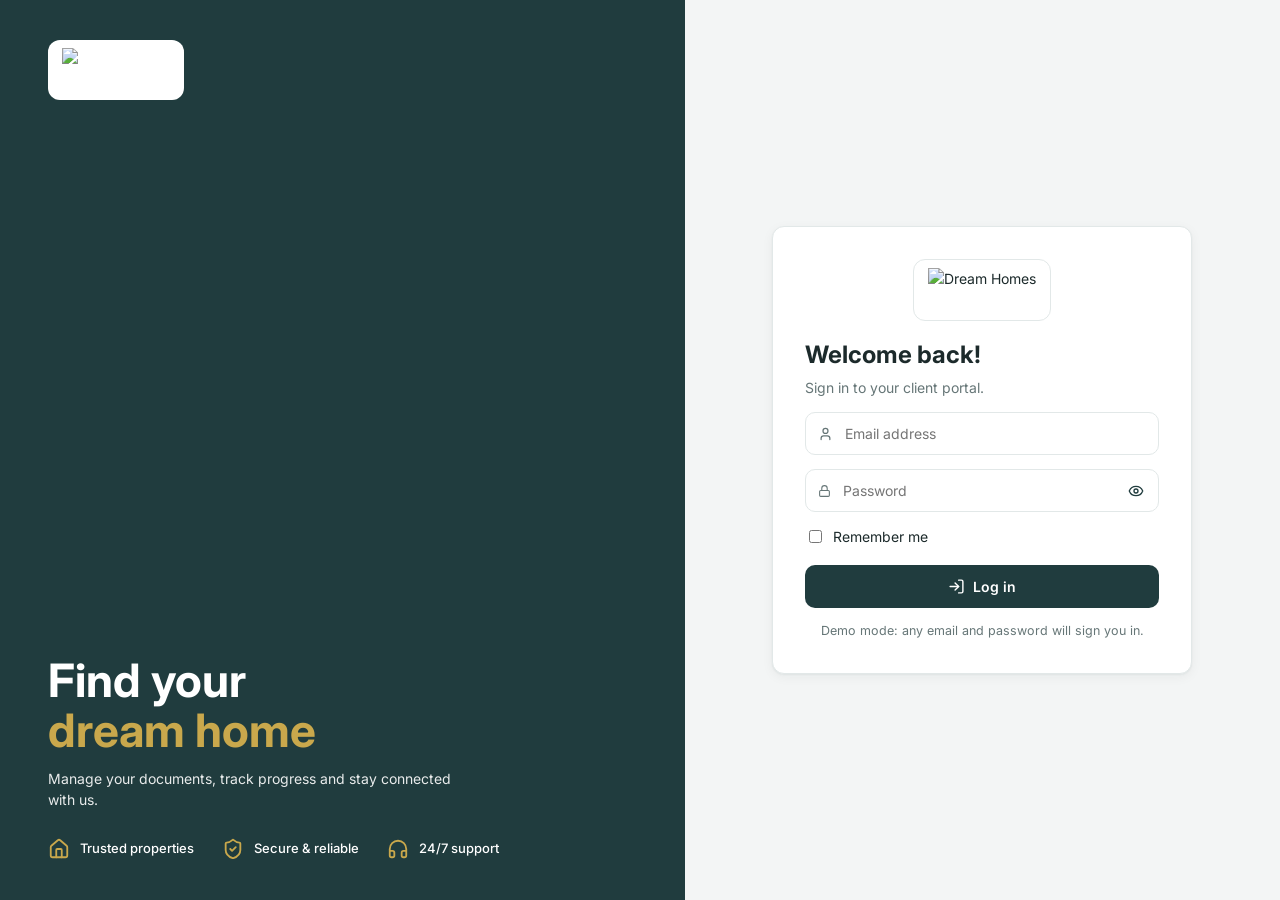
==== advaithHomesClientPortal/index.html @ 1c6ced7f "Initial Commit for Client Portal AdvaithHomes" ====
<!doctype html>
<html lang="en">
  <head>
    <meta charset="UTF-8" />
    <meta name="viewport" content="width=device-width, initial-scale=1, viewport-fit=cover" />
    <link rel="icon" href="https://advaithhomes.co.uk/favicon.png" />
    <title>Dream Homes – Client Portal</title>
    <link rel="preconnect" href="https://fonts.googleapis.com" />
    <link rel="preconnect" href="https://fonts.gstatic.com" crossorigin />
    <link href="https://fonts.googleapis.com/css2?family=Inter:wght@400;500;600;700&display=swap" rel="stylesheet" />
    <script type="module" crossorigin src="./assets/index-DUQssDBy.js"></script>
    <link rel="stylesheet" crossorigin href="./assets/index-DX53KS7V.css">
  </head>
  <body>
    <div id="root"></div>
  </body>
</html>
---- advaithHomesClientPortal/assets/index-DX53KS7V.css ----
:root{--client-color: #203c3e;--secondaryclient-color: #c9a84c;--primary: var(--client-color);--primary-dark: #162b2d;--primary-soft: #e6eeee;--accent: var(--secondaryclient-color);--accent-soft: #f6efd9;--bg: #f3f5f5;--surface: #ffffff;--text: #1c2a2b;--muted: #667677;--border: #e2e8e8;--success: #1d7a45;--success-bg: #e1f3e8;--warning: #9a6a12;--warning-bg: #fbf0d6;--info: #25619e;--info-bg: #e2edf9;--danger: #b5372b;--danger-bg: #fae4e1;--neutral: #5b6869;--neutral-bg: #eaeeee;--radius: 12px;--radius-sm: 8px;--shadow: 0 1px 2px rgba(20, 40, 42, .05), 0 3px 12px rgba(20, 40, 42, .05);--sidebar-w: 252px;--header-h: 64px;--font: "Inter", system-ui, -apple-system, "Segoe UI", Roboto, sans-serif}*,*:before,*:after{box-sizing:border-box}html,body,#root{min-height:100%}body{margin:0;font-family:var(--font);background:var(--bg);color:var(--text);font-size:14px;line-height:1.5;-webkit-font-smoothing:antialiased}h1,h2,h3,p,dl,dd,ul,ol{margin:0;padding:0}ul,ol{list-style:none}a{color:inherit;text-decoration:none}button{font:inherit;color:inherit}img{max-width:100%;display:block}:focus-visible{outline:2px solid var(--accent);outline-offset:2px}.muted{color:var(--muted)}.small{font-size:12.5px}small{font-size:12.5px;display:block}.stack{display:flex;flex-direction:column;gap:20px}.grow{flex:1;min-width:0}.clamp-1,.clamp-2{display:-webkit-box;-webkit-box-orient:vertical;overflow:hidden}.clamp-1{-webkit-line-clamp:1}.clamp-2{-webkit-line-clamp:2}.sidebar{position:fixed;inset:0 auto 0 0;width:var(--sidebar-w);background:var(--primary);color:#fff;display:flex;flex-direction:column;z-index:60;transition:transform .25s ease}.logo-chip{background:#fff;border-radius:12px;padding:8px 14px;display:flex;justify-content:center;align-items:center}.logo-chip img{height:44px;width:auto;max-width:100%;object-fit:contain}.nav{flex:1;padding:12px 10px;display:flex;flex-direction:column;gap:2px;overflow-y:auto}.nav-link{display:flex;align-items:center;gap:12px;padding:11px 14px;border-radius:10px;border:0;background:none;width:100%;text-align:left;cursor:pointer;font-weight:500;color:#ffffffd1}.nav-link:hover{background:#ffffff17;color:#fff}.nav-link.active{background:var(--accent);color:var(--primary-dark);font-weight:600}.nav-badge{margin-left:auto;background:#e5484d;color:#fff;border-radius:99px;font-size:11px;font-weight:600;min-width:20px;height:20px;display:inline-grid;place-items:center;padding:0 6px}.scrim{display:none}.app-main{margin-left:var(--sidebar-w);min-height:100vh;display:flex;flex-direction:column;transition:margin .25s ease}.is-collapsed .sidebar{transform:translate(-100%)}.is-collapsed .app-main{margin-left:0}.header{position:sticky;top:0;z-index:40;height:var(--header-h);background:var(--surface);border-bottom:1px solid var(--border);display:flex;align-items:center;gap:10px;padding:0 24px}.header-spacer{flex:1}.bell{position:relative}.dot-badge{position:absolute;top:-2px;right:-2px;background:#e5484d;color:#fff;border-radius:99px;font-size:10px;font-weight:700;min-width:17px;height:17px;display:grid;place-items:center;padding:0 4px}.app-content{padding:24px;width:100%;max-width:1400px;margin:0 auto;flex:1}.card{background:var(--surface);border-radius:var(--radius);box-shadow:var(--shadow);border:1px solid var(--border)}.panel{padding:20px}.panel-head{display:flex;justify-content:space-between;align-items:center;gap:12px;margin-bottom:14px}.panel-head h2,.sub-head{font-size:16px;font-weight:600;display:flex;align-items:center;gap:8px}.panel-head h2 svg{color:var(--accent)}.sub-head{margin:16px 0 8px}.link-sm{display:inline-flex;align-items:center;gap:4px;color:var(--primary);font-weight:600;font-size:13px;background:none;border:0;cursor:pointer;padding:0}.link-sm:hover{color:#8a6d1c}.btn{display:inline-flex;align-items:center;justify-content:center;gap:8px;padding:10px 18px;border-radius:10px;border:1px solid transparent;font-weight:600;cursor:pointer;transition:background .15s,border-color .15s;white-space:nowrap}.btn:disabled{opacity:.55;cursor:not-allowed}.btn-primary{background:var(--primary);color:#fff}.btn-primary:hover:not(:disabled){background:var(--primary-dark)}.btn-accent{background:var(--accent);color:var(--primary-dark)}.btn-accent:hover{background:#d6b95f}.btn-light{background:#fff;color:var(--primary)}.btn-light:hover{background:var(--accent-soft)}.btn-soft{background:var(--primary-soft);color:var(--primary);border-color:#cfdcdc}.btn-ghost{background:transparent;border-color:var(--border);color:var(--text)}.btn-ghost:hover{background:var(--bg)}.btn-danger{background:var(--danger);color:#fff}.btn-sm{padding:6px 12px;font-size:13px}.btn-block{width:100%}.btn-square{padding:10px 14px}.icon-btn{width:36px;height:36px;border-radius:10px;border:0;background:transparent;display:inline-grid;place-items:center;cursor:pointer;color:var(--primary);position:relative;flex-shrink:0}.icon-btn:hover{background:var(--primary-soft)}.icon-btn.danger{color:var(--danger)}.icon-btn.danger:hover{background:var(--danger-bg)}.badge{display:inline-block;padding:3px 11px;border-radius:99px;font-size:12px;font-weight:600;white-space:nowrap}.tone-success{background:var(--success-bg);color:var(--success)}.tone-warning{background:var(--warning-bg);color:var(--warning)}.tone-info{background:var(--info-bg);color:var(--info)}.tone-danger{background:var(--danger-bg);color:var(--danger)}.tone-neutral{background:var(--neutral-bg);color:var(--neutral)}.tone-primary{background:var(--primary-soft);color:var(--primary)}.page-header{display:flex;justify-content:space-between;align-items:flex-start;gap:16px;flex-wrap:wrap}.page-header h1{font-size:22px;font-weight:700;display:flex;align-items:center;gap:10px}.page-header h1 svg{color:var(--accent)}.page-header p{margin-top:2px}.toolbar{display:flex;gap:12px;flex-wrap:wrap}.search{flex:1;min-width:200px;max-width:360px;display:flex;align-items:center;gap:8px;padding:0 12px;background:#fff;border:1px solid var(--border);border-radius:10px;color:var(--muted)}.search input{border:0;outline:0;flex:1;padding:10px 0;background:none;font:inherit;color:var(--text);min-width:0}.select,.input{width:100%;padding:10px 12px;border:1px solid var(--border);border-radius:10px;background:#fff;font:inherit;color:var(--text)}.toolbar .select{width:auto;min-width:160px}.input:focus,.select:focus,.search:focus-within{border-color:var(--accent);outline:2px solid var(--accent-soft)}textarea.input{resize:vertical}.chips,.chips-row{display:flex;gap:8px;flex-wrap:wrap}.chip{padding:7px 16px;border-radius:99px;border:1px solid var(--border);background:#fff;font-weight:500;cursor:pointer}.chip.active{background:var(--primary);border-color:var(--primary);color:#fff}.field{margin-bottom:14px}.field label{display:block;font-weight:600;margin-bottom:6px;font-size:13px}.field-error{color:var(--danger);font-size:12.5px;margin-top:4px}.notice{padding:10px 12px;border-radius:10px;margin:10px 0;font-size:13px}.notice.success{background:var(--success-bg);color:var(--success)}.input-icon{display:flex;align-items:center;gap:6px;border:1px solid var(--border);border-radius:10px;background:#fff;padding:0 4px 0 12px;color:var(--muted)}.input-icon .input{border:0;padding:10px 6px;outline:0}.input-icon:focus-within{border-color:var(--accent);outline:2px solid var(--accent-soft)}.check{display:flex;align-items:center;gap:8px;margin:4px 0 14px}.avatar{border-radius:50%;object-fit:cover;flex-shrink:0}.avatar-fallback{display:inline-grid;place-items:center;background:var(--primary-soft);color:var(--primary);font-weight:700}.img-fallback{display:grid;place-items:center;background:var(--primary-soft);color:var(--primary)}.empty{padding:40px 20px;text-align:center;color:var(--muted);display:flex;flex-direction:column;align-items:center;gap:6px}.empty h3{color:var(--text);font-size:16px}.loading{padding:60px 0;display:flex;justify-content:center;align-items:center;gap:12px;color:var(--muted)}.spinner{width:20px;height:20px;border:3px solid var(--border);border-top-color:var(--accent);border-radius:50%;animation:spin .8s linear infinite}@keyframes spin{to{transform:rotate(360deg)}}@media (prefers-reduced-motion: reduce){.spinner{animation-duration:2s}*{transition:none!important}}.table-wrap{overflow-x:auto}.table{width:100%;border-collapse:collapse}.table th{text-align:left;font-size:12.5px;font-weight:600;color:var(--muted);padding:14px 16px;border-bottom:1px solid var(--border);white-space:nowrap}.table td{padding:12px 16px;border-bottom:1px solid var(--border);vertical-align:middle}.table tr:last-child td{border-bottom:0}.col-actions{text-align:right}.col-actions .actions{justify-content:flex-end}.cell-file{display:flex;align-items:center;gap:12px;min-width:220px}.cell-file small{max-width:280px}.actions{display:flex;align-items:center;gap:4px;flex-wrap:wrap}.doc-card{padding:14px;display:flex;flex-direction:column;gap:8px}.doc-card-top{display:flex;align-items:center;gap:10px}.doc-card-title{flex:1;min-width:0}.doc-card-title strong{display:block;overflow-wrap:anywhere}.card-list{display:flex;flex-direction:column;gap:12px}.only-mobile,.only-mobile-flex{display:none}.hero{border-radius:var(--radius);padding:36px 32px;color:#fff;background-size:cover;background-position:center right;background-color:var(--primary);display:flex;flex-direction:column;align-items:flex-start;gap:12px;min-height:210px;justify-content:center}.hero h1{font-size:32px;line-height:1.15}.hero h1 small{font-size:20px;font-weight:400;margin-bottom:4px}.hero p{max-width:460px;color:#ffffffe0}.summary-card{display:flex;align-items:center;gap:12px;padding:14px 16px;transition:border-color .15s}.summary-card:hover{border-color:var(--accent)}.summary-card strong{display:block;font-size:20px;line-height:1.1}.summary-card small{color:var(--muted)}.summary-icon{width:42px;height:42px;border-radius:12px;display:grid;place-items:center;flex-shrink:0}.property{display:flex;gap:14px;align-items:flex-start}.property h3{font-size:17px;margin-bottom:4px}.property p{margin-bottom:2px}.property .badge{margin-top:8px}.property-img{width:120px;height:120px;border-radius:10px;object-fit:cover;flex-shrink:0}.list li{display:flex;align-items:center;gap:12px;padding:10px 0;border-bottom:1px solid var(--border)}.list li:last-child{border-bottom:0}.list strong{display:block;font-weight:600}.two-col{display:grid;grid-template-columns:1.4fr 1fr;gap:20px;align-items:start}.two-col.even{grid-template-columns:1fr 1fr}.timeline{display:flex;flex-direction:column}.tl-item{display:flex;gap:14px;position:relative;padding-bottom:22px}.tl-item:last-child{padding-bottom:0}.tl-item:before{content:"";position:absolute;left:11px;top:28px;bottom:2px;width:2px;background:var(--border)}.tl-item:last-child:before{display:none}.tl-item.tone-success:before{background:var(--success)}.tl-dot{width:24px;height:24px;display:grid;place-items:center;flex-shrink:0;background:transparent!important}.tl-item.tone-success .tl-dot{color:var(--success)}.tl-item.tone-info .tl-dot{color:var(--info)}.tl-item.tone-neutral .tl-dot{color:#b3bfc0}.tl-item.tone-warning .tl-dot{color:var(--warning)}.tl-item.tone-danger .tl-dot{color:var(--danger)}.tl-body{flex:1;display:flex;flex-direction:column;gap:6px;min-width:0;align-items:flex-start}.tl-head{display:flex;justify-content:space-between;align-items:flex-start;gap:10px;width:100%}.tl-head h3{font-size:15px}.tl-note{background:var(--accent-soft);padding:8px 12px;border-radius:var(--radius-sm);font-size:13px}.timeline-compact .tl-item{padding-bottom:14px}.timeline-compact .tl-item:before{left:9px;top:24px}.timeline-compact .tl-dot{width:20px;height:20px}.latest{display:flex;gap:14px}.latest-img{width:88px;height:88px;border-radius:10px;object-fit:cover;flex-shrink:0}.latest h3{margin-bottom:4px}.hist-icon{width:34px;height:34px;border-radius:50%;display:grid;place-items:center;flex-shrink:0}.notif-list{overflow:hidden}.notif{display:flex;align-items:center;gap:14px;padding:16px 20px;border-bottom:1px solid var(--border);position:relative}.notif:last-child{border-bottom:0}.notif.unread{background:#fbfaf3}.notif-icon{width:46px;height:46px;border-radius:50%;display:grid;place-items:center;flex-shrink:0}.notif-icon.sm{width:34px;height:34px}.notif-body{flex:1;min-width:0;display:flex;flex-direction:column;text-align:left;background:none;border:0;cursor:pointer;padding:0;gap:1px}.notif-body strong{font-size:15px}.notif-body:hover strong{text-decoration:underline}.messenger{display:grid;grid-template-columns:320px 1fr;height:min(640px,calc(100vh - 220px));min-height:440px;overflow:hidden}.conversations{border-right:1px solid var(--border);overflow-y:auto;padding:0 0 8px}.conversations .sub-head{padding:0 16px;margin:16px 0 10px}.conv{width:100%;display:flex;align-items:center;gap:12px;padding:12px 16px;border:0;background:none;cursor:pointer;text-align:left}.conv:hover{background:var(--bg)}.conv.active{background:var(--primary-soft)}.conv-main{flex:1;min-width:0}.conv-main strong{display:block}.conv-meta{display:flex;flex-direction:column;align-items:flex-end;gap:4px}.thread{display:flex;flex-direction:column;min-width:0;min-height:0}.thread-head{display:flex;align-items:center;gap:10px;padding:14px 18px;border-bottom:1px solid var(--border)}.thread-head h2{flex:1;font-size:16px}.thread-body{flex:1;overflow-y:auto;padding:18px;display:flex;flex-direction:column;gap:16px;background:#fafbfb}.bubble-row{display:flex;gap:10px;align-items:flex-end;max-width:80%}.bubble-row.own{align-self:flex-end;flex-direction:row-reverse}.bubble-col{display:flex;flex-direction:column;gap:4px;min-width:0}.bubble-row.own .bubble-col{align-items:flex-end}.bubble{background:#fff;border:1px solid var(--border);padding:10px 14px;border-radius:14px 14px 14px 4px;overflow-wrap:anywhere}.bubble-row.own .bubble{background:var(--primary);color:#fff;border-color:var(--primary);border-radius:14px 14px 4px}.attachment{display:flex;align-items:center;gap:10px;background:#fff;border:1px solid var(--border);border-radius:10px;padding:8px 10px}.attachment strong{display:block;font-size:13px;overflow-wrap:anywhere}.attachment span{color:var(--text)}.composer{padding:12px 16px;border-top:1px solid var(--border);display:flex;flex-direction:column;gap:8px}.composer-row{display:flex;align-items:center;gap:8px}.file-chip{display:inline-flex;align-items:center;gap:6px;background:var(--primary-soft);padding:4px 6px 4px 10px;border-radius:99px;font-size:12.5px}.file-chip button{border:0;background:none;cursor:pointer;display:grid;place-items:center}.info-list>div{display:flex;justify-content:space-between;gap:16px;padding:12px 0;border-bottom:1px solid var(--border)}.info-list dt{display:flex;align-items:center;gap:8px;color:var(--muted);font-weight:500;flex-shrink:0}.info-list dd{font-weight:600;text-align:right;overflow-wrap:anywhere}.panel .small.muted{margin-top:12px}.modal-backdrop{position:fixed;top:0;right:0;bottom:0;left:0;background:#0f1e2080;z-index:100;display:grid;place-items:center;padding:16px}.modal{background:#fff;border-radius:14px;width:100%;max-width:480px;max-height:92vh;display:flex;flex-direction:column;box-shadow:0 20px 50px #00000040}.modal-wide{max-width:860px}.modal-head{display:flex;justify-content:space-between;align-items:center;padding:16px 20px;border-bottom:1px solid var(--border)}.modal-head h2{font-size:17px;overflow-wrap:anywhere}.modal-body{padding:20px;overflow-y:auto}.modal-foot{padding:14px 20px;border-top:1px solid var(--border);display:flex;justify-content:flex-end;gap:10px}.preview-frame{width:100%;height:65vh;border:1px solid var(--border);border-radius:8px}.preview-img{max-height:65vh;margin:0 auto;border-radius:8px}.dropzone{border:2px dashed #cdd8d8;border-radius:var(--radius);padding:24px;display:flex;flex-direction:column;align-items:center;gap:4px;text-align:center;cursor:pointer;margin-bottom:14px;color:var(--primary);background:#fafcfc}.dropzone:hover{border-color:var(--accent);background:var(--accent-soft)}.dropzone strong{color:var(--text);overflow-wrap:anywhere}.login{min-height:100vh;display:grid;grid-template-columns:1.15fr 1fr}.login-hero{background-size:cover;background-position:center;background-color:var(--primary);color:#fff;padding:40px 48px;display:flex;flex-direction:column;justify-content:space-between}.login-hero .logo-chip{align-self:flex-start}.login-hero h1{font-size:46px;line-height:1.1;margin-bottom:12px}.login-hero h1 span{color:var(--accent)}.login-hero p{max-width:420px;color:#ffffffe6}.login-panel{display:grid;place-items:center;padding:32px;background:var(--bg)}.login-card{width:100%;max-width:420px;padding:32px;display:flex;flex-direction:column;gap:4px}.login-card .logo-chip{align-self:center;border:1px solid var(--border);margin-bottom:12px}.login-card h2{font-size:24px}.login-card .field{margin:10px 0 0}.login-card .check{margin:10px 0 14px}.login-card .small{text-align:center;margin-top:10px}.logo{display:flex;align-items:center}.logo img{width:auto;max-width:100%;object-fit:contain}.sidebar-logo{padding:20px 18px 10px;display:flex;flex-direction:column;align-items:flex-start;gap:6px;position:relative}.sidebar-tag{color:#ffffffbf;font-size:12.5px;padding-left:4px}.drawer-close{display:none;position:absolute;top:12px;right:10px;color:#fff}.sidebar-foot{border-top:1px solid rgba(255,255,255,.12);margin:0 10px 10px;padding:10px 0}.menu{position:fixed;z-index:120;min-width:170px;background:#fff;border:1px solid var(--border);border-radius:10px;box-shadow:0 10px 30px #14282a2e;padding:6px;display:flex;flex-direction:column}.menu button,.user-menu a,.user-menu button{display:flex;align-items:center;gap:10px;padding:9px 12px;border:0;background:none;border-radius:8px;cursor:pointer;text-align:left;width:100%;color:var(--text);font-weight:500}.menu button:hover,.user-menu a:hover,.user-menu button:hover{background:var(--bg)}.menu button.danger{color:var(--danger)}.user-wrap{position:relative}.user-menu{position:absolute;right:0;top:calc(100% + 6px);min-width:170px;background:#fff;border:1px solid var(--border);border-radius:10px;box-shadow:0 10px 30px #14282a2e;padding:6px;z-index:60;color:var(--text)}.header-user{display:flex;align-items:center;gap:8px;padding:4px 8px 4px 4px;border-radius:99px;font-weight:600;background:none;border:0;cursor:pointer;color:inherit}.header-user:hover{background:var(--bg)}.header-logo{display:none;align-items:center;gap:10px;color:#fff;font-weight:600;font-size:13px}.ftype{width:38px;height:38px;border-radius:9px;display:inline-grid;place-items:center;font-size:10px;font-weight:800;letter-spacing:.02em;flex-shrink:0}.ftype-pdf{background:#fde8e6;color:#d23a2c}.ftype-doc{background:#e1ecfb;color:#2a5fb5}.ftype-img{background:#e1f3e8;color:var(--success)}.ftype-file{background:var(--neutral-bg);color:var(--neutral)}.doc-card-foot{display:flex;justify-content:space-between;align-items:center;gap:8px}.pagination{display:flex;justify-content:flex-end;gap:6px}.pagination button{min-width:34px;height:34px;border-radius:8px;border:1px solid var(--border);background:#fff;cursor:pointer;display:inline-grid;place-items:center;font-weight:600}.pagination button.active{background:var(--primary);border-color:var(--primary);color:#fff}.pagination button:disabled{opacity:.45;cursor:default}.summary-grid{display:grid;grid-template-columns:repeat(4,1fr);gap:14px}.dash-grid{display:grid;grid-template-columns:1fr 1.35fr;gap:20px;align-items:stretch}.progress-overview{display:flex;align-items:center;gap:24px}.progress-overview .timeline{flex:1}.stepper-wrap{display:none}.ring{position:relative;flex-shrink:0;display:grid;place-items:center}.ring svg{position:absolute;top:0;right:0;bottom:0;left:0}.ring strong{font-size:24px;position:relative}.ring-bg{fill:none;stroke:var(--border);stroke-width:10}.ring-fg{fill:none;stroke:var(--accent);stroke-width:10;stroke-linecap:round}.property .btn{margin-top:12px;display:flex;width:fit-content}.stepper{display:flex;overflow-x:auto;padding-bottom:4px}.step{flex:1 0 78px;display:flex;flex-direction:column;align-items:center;gap:6px;text-align:center;position:relative;color:var(--muted)}.step:before{content:"";position:absolute;top:11px;right:50%;width:100%;height:2px;background:var(--border)}.step:first-child:before{display:none}.step.tone-success:before,.step.tone-info:before{background:var(--success)}.step-dot{position:relative;z-index:1;background:#fff;border-radius:50%;display:grid;place-items:center;height:24px}.step.tone-success .step-dot{color:var(--success)}.step.tone-info .step-dot{color:var(--info)}.step.tone-neutral .step-dot{color:#b3bfc0}.step.tone-success small,.step.tone-info small{color:var(--text);font-weight:500}.notes-list{display:flex;flex-direction:column;gap:12px}.note-card{display:flex;gap:14px;padding:16px 18px;align-items:flex-start}.note-card.priority-important{background:var(--accent-soft);border-color:#eadba6}.note-card.priority-critical{background:#fdf0ee;border-color:#f1c9c4}.note-icon{width:38px;height:38px;border-radius:50%;display:grid;place-items:center;flex-shrink:0}.note-main{flex:1;min-width:0;display:flex;flex-direction:column;gap:4px;align-items:flex-start}.note-main h3{font-size:15px}.note-side{display:flex;flex-direction:column;align-items:flex-end;gap:4px;text-align:right;flex-shrink:0}.note-card.compact{padding:12px 14px}.notif-meta{text-align:right;display:flex;flex-direction:column;gap:4px;align-items:flex-end}.notif-meta small{display:flex;align-items:center;gap:8px}.unread-dot{width:8px;height:8px;background:#e5484d;border-radius:50%;display:inline-block}.chev{color:var(--muted);flex-shrink:0}.conv-search{padding:0 16px 8px}.conv-search .search{max-width:none}.conv-icon{width:38px;height:38px;border-radius:50%;background:var(--primary-soft);color:var(--primary);display:grid;place-items:center;flex-shrink:0}.conv.active .conv-icon{background:var(--primary);color:#fff}.composer .input-icon{padding-right:4px}.composer .input-icon .input{padding:11px 6px}.profile-grid{display:grid;grid-template-columns:260px 1fr 1fr;gap:20px;align-items:start}.profile-summary{display:flex;flex-direction:column;align-items:center;text-align:center;gap:14px;padding:28px 20px}.profile-summary h2{font-size:18px}.view-only{font-size:12px;font-weight:500}.login-points{display:flex;gap:28px;margin-top:28px;flex-wrap:wrap}.login-points li{display:flex;align-items:center;gap:10px;font-weight:500;font-size:13px}.login-points svg{color:var(--accent)}.login-card-logo{align-self:center;border:1px solid var(--border);margin-bottom:12px}@media (max-width: 1200px){.profile-grid{grid-template-columns:1fr 1fr}.profile-grid>:first-child{grid-column:1 / -1;flex-direction:row;text-align:left;justify-content:flex-start;padding:20px}}@media (max-width: 1024px){.sidebar{transform:translate(-100%);width:min(300px,82vw)}.sidebar.open{transform:none;box-shadow:0 0 40px #00000059}.drawer-close{display:grid}.scrim.show{display:block;position:fixed;top:0;right:0;bottom:0;left:0;background:#0f1e208c;z-index:55}.app-main,.is-collapsed .app-main{margin-left:0}.two-col,.two-col.even,.dash-grid,.profile-grid,.login{grid-template-columns:1fr}.login-hero{min-height:420px;padding:28px 28px 90px;gap:28px;background-position:center 30%}.login-hero h1{font-size:38px}.login-panel{margin-top:-70px;padding:0 20px 32px;background:transparent;position:relative}.login-card-logo{display:none}}@media (max-width: 720px){.only-desktop,.only-desktop-flex{display:none!important}.only-mobile{display:flex}.only-mobile-flex{display:inline-grid}.app-content{padding:14px 12px calc(80px + env(safe-area-inset-bottom))}.stack{gap:12px}.header{background:var(--primary);color:#fff;padding:0 14px;border:0;height:56px;gap:10px}.header .icon-btn{color:#fff}.header .icon-btn:hover{background:#ffffff1f}.header-menu,.header-name,.header-chev,.header-spacer{display:none}.header-logo{display:flex;align-items:center;gap:10px;flex:1;min-width:0;text-decoration:none}.header-logo .logo-chip{background:#ffffff26;border-radius:10px;padding:5px 10px;display:flex;align-items:center;justify-content:center;flex-shrink:0}.header-logo .logo-chip img{height:26px}.header-logo>span{font-size:13px;font-weight:600;color:#ffffffe6;letter-spacing:.02em;white-space:nowrap;overflow:hidden;text-overflow:ellipsis}.header-user{padding:2px;border-radius:50%}.header-user:hover{background:#ffffff1f}.page-header h1{font-size:19px}.page-header-actions,.page-header-actions .btn{width:100%}.hero{padding:20px 16px;min-height:0;border-radius:14px;background-position:70% center;gap:8px}.hero h1{font-size:20px;line-height:1.25}.hero h1 small{font-size:12px;font-weight:400;margin-bottom:2px}.hero p{font-size:12.5px;color:#ffffffd9}.hero .btn{font-size:13px;padding:8px 16px;align-self:flex-start;margin-top:4px}.summary-grid{grid-template-columns:repeat(4,1fr);gap:8px}.summary-card{flex-direction:column;align-items:center;gap:4px;padding:10px 4px;text-align:center;border-radius:12px}.summary-card strong{font-size:16px;font-weight:700}.summary-card small{font-size:10px;line-height:1.3;color:var(--muted)}.summary-icon{width:30px;height:30px;border-radius:8px}.summary-icon svg{width:15px;height:15px}.dash-grid{display:flex;flex-direction:row;gap:10px;overflow-x:auto;scroll-snap-type:x mandatory;-webkit-overflow-scrolling:touch;scrollbar-width:none;padding-bottom:6px}.dash-grid::-webkit-scrollbar{display:none}.dash-grid>*{flex:0 0 84vw;max-width:320px;scroll-snap-align:start}.panel{padding:14px}.panel-head{flex-wrap:nowrap;gap:6px;margin-bottom:10px;align-items:center}.panel-head h2{font-size:13.5px;font-weight:600;white-space:nowrap;overflow:hidden;text-overflow:ellipsis;min-width:0}.link-sm{font-size:11.5px;white-space:nowrap;flex-shrink:0}.property{gap:10px;align-items:flex-start}.property-img{width:88px;height:88px;border-radius:10px;flex-shrink:0}.property h3{font-size:14px;font-weight:700;margin-bottom:2px}.property p{font-size:12px}.property .badge{margin-top:4px}.property .btn{font-size:12.5px;padding:7px 12px;width:100%;justify-content:center;margin-top:8px}.progress-overview{display:none}.stepper-wrap{display:block}.stepper{gap:0;padding-bottom:4px;-webkit-overflow-scrolling:touch}.step{flex:0 0 72px;font-size:10.5px}.step small{font-size:10px;line-height:1.3}.list li{display:grid;grid-template-columns:auto 1fr auto;align-items:center;gap:6px 10px;padding:9px 0}.list li .grow strong{white-space:nowrap;overflow:hidden;text-overflow:ellipsis;display:block;font-size:13px}.list li .grow small{white-space:nowrap;overflow:hidden;text-overflow:ellipsis;display:block;font-size:11px}.list li .badge{font-size:10.5px;padding:2px 7px}.list li .icon-btn{width:28px;height:28px}.list li>.badge,.list li>.icon-btn{grid-row:1}.note-card{flex-wrap:wrap}.note-main{flex-basis:calc(100% - 56px)}.note-side{flex-direction:row;flex-wrap:wrap;width:100%;justify-content:space-between;text-align:left;align-items:center}.chips{flex-wrap:nowrap;overflow-x:auto;margin:0 -12px;padding:0 12px 4px;scrollbar-width:none}.chip{white-space:nowrap}.toolbar .search{max-width:none;flex-basis:100%}.toolbar .select{flex:1;min-width:0}.pagination{justify-content:center}.messenger{grid-template-columns:1fr;height:calc(100vh - 240px);min-height:420px}.messenger .thread{display:none}.messenger.thread-open .thread{display:flex}.messenger.thread-open .conversations{display:none}.bubble-row{max-width:92%}.notif{padding:12px;gap:10px}.notif-icon{width:38px;height:38px}.notif-meta small{font-size:11px}.info-list>div{flex-direction:column;gap:2px}.info-list dd{text-align:left}.profile-summary{flex-direction:row;text-align:left;justify-content:flex-start;padding:14px;gap:14px}.profile-summary .avatar{width:80px!important;height:80px!important}.modal-backdrop{align-items:end;padding:0}.modal{max-width:none;border-radius:16px 16px 0 0;max-height:94vh}.preview-frame{height:60vh}.modal-foot .btn{flex:1}.bottom-nav{position:fixed;left:0;right:0;bottom:0;z-index:45;background:#fff;border-top:1px solid var(--border);display:grid;grid-template-columns:repeat(5,1fr);padding:6px 4px calc(6px + env(safe-area-inset-bottom));box-shadow:0 -4px 16px #14282a14}.bn-item{display:flex;flex-direction:column;align-items:center;gap:2px;font-size:10.5px;font-weight:500;color:var(--muted);padding:4px 0;min-height:48px;justify-content:center;background:none;border:0;cursor:pointer}.bn-item.active{color:var(--primary);font-weight:700}.bn-item.active .bn-icon{background:var(--accent-soft)}.bn-icon{position:relative;width:42px;height:26px;border-radius:99px;display:grid;place-items:center}.login-hero{min-height:400px;padding:24px 20px 90px}.login-hero h1{font-size:34px}.login-points{display:none}.login-panel{padding:0 14px 24px}.login-card{padding:24px 20px}}@media (min-width: 721px){.bottom-nav{display:none}}
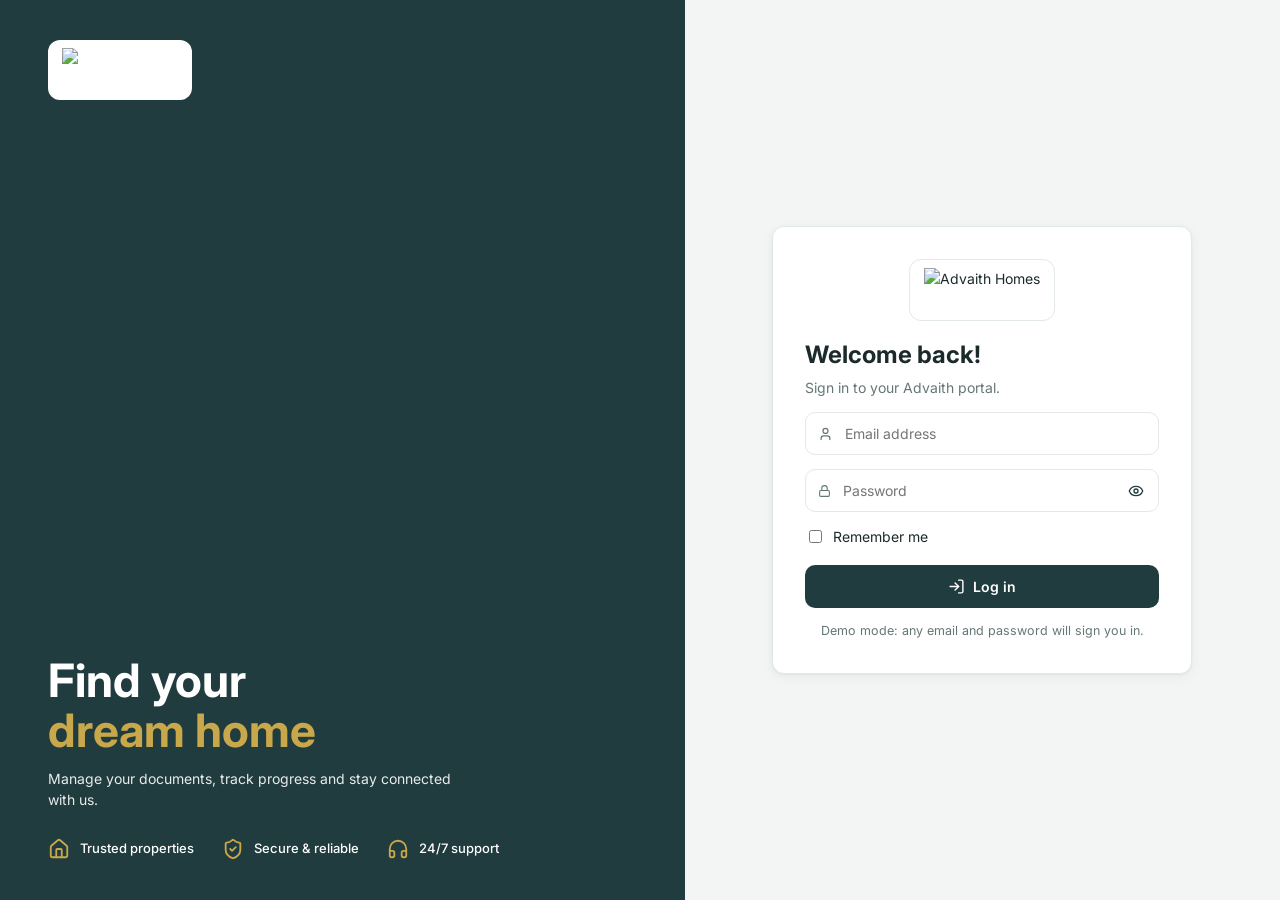
==== commit 82281e1b: "Initial Commit for Client Portal AdvaithHomes" ====
--- a/advaithHomesClientPortal/index.html
+++ b/advaithHomesClientPortal/index.html
@@ -4,12 +4,12 @@
     <meta charset="UTF-8" />
     <meta name="viewport" content="width=device-width, initial-scale=1, viewport-fit=cover" />
     <link rel="icon" href="https://advaithhomes.co.uk/favicon.png" />
-    <title>Dream Homes – Client Portal</title>
+    <title>ADVAITH HOMES Portal</title>
     <link rel="preconnect" href="https://fonts.googleapis.com" />
     <link rel="preconnect" href="https://fonts.gstatic.com" crossorigin />
     <link href="https://fonts.googleapis.com/css2?family=Inter:wght@400;500;600;700&display=swap" rel="stylesheet" />
-    <script type="module" crossorigin src="./assets/index-DUQssDBy.js"></script>
-    <link rel="stylesheet" crossorigin href="./assets/index-DX53KS7V.css">
+    <script type="module" crossorigin src="./assets/index-BEXEAqSW.js"></script>
+    <link rel="stylesheet" crossorigin href="./assets/index-cUZBFcqP.css">
   </head>
   <body>
     <div id="root"></div>
--- a/advaithHomesClientPortal/assets/index-cUZBFcqP.css
+++ b/advaithHomesClientPortal/assets/index-cUZBFcqP.css
@@ -0,0 +1 @@
+:root{--client-color: #203c3e;--secondaryclient-color: #c9a84c;--primary: var(--client-color);--primary-dark: #162b2d;--primary-soft: #e6eeee;--accent: var(--secondaryclient-color);--accent-soft: #f6efd9;--bg: #f3f5f5;--surface: #ffffff;--text: #1c2a2b;--muted: #667677;--border: #e2e8e8;--success: #1d7a45;--success-bg: #e1f3e8;--warning: #9a6a12;--warning-bg: #fbf0d6;--info: #25619e;--info-bg: #e2edf9;--danger: #b5372b;--danger-bg: #fae4e1;--neutral: #5b6869;--neutral-bg: #eaeeee;--radius: 12px;--radius-sm: 8px;--shadow: 0 1px 2px rgba(20, 40, 42, .05), 0 3px 12px rgba(20, 40, 42, .05);--sidebar-w: 252px;--header-h: 64px;--font: "Inter", system-ui, -apple-system, "Segoe UI", Roboto, sans-serif}*,*:before,*:after{box-sizing:border-box}html,body,#root{min-height:100%}body{margin:0;font-family:var(--font);background:var(--bg);color:var(--text);font-size:14px;line-height:1.5;-webkit-font-smoothing:antialiased}h1,h2,h3,p,dl,dd,ul,ol{margin:0;padding:0}ul,ol{list-style:none}a{color:inherit;text-decoration:none}button{font:inherit;color:inherit}img{max-width:100%;display:block}:focus-visible{outline:2px solid var(--accent);outline-offset:2px}.muted{color:var(--muted)}.small{font-size:12.5px}small{font-size:12.5px;display:block}.stack{display:flex;flex-direction:column;gap:20px}.grow{flex:1;min-width:0}.clamp-1,.clamp-2{display:-webkit-box;-webkit-box-orient:vertical;overflow:hidden}.clamp-1{-webkit-line-clamp:1}.clamp-2{-webkit-line-clamp:2}.sidebar{position:fixed;inset:0 auto 0 0;width:var(--sidebar-w);background:var(--primary);color:#fff;display:flex;flex-direction:column;z-index:60;transition:transform .25s ease}.logo-chip{background:#fff;border-radius:12px;padding:8px 14px;display:flex;justify-content:center;align-items:center}.logo-chip img{height:44px;width:auto;max-width:100%;object-fit:contain}.nav{flex:1;padding:12px 10px;display:flex;flex-direction:column;gap:2px;overflow-y:auto}.nav-link{display:flex;align-items:center;gap:12px;padding:11px 14px;border-radius:10px;border:0;background:none;width:100%;text-align:left;cursor:pointer;font-weight:500;color:#ffffffd1}.nav-link:hover{background:#ffffff17;color:#fff}.nav-link.active{background:var(--accent);color:var(--primary-dark);font-weight:600}.nav-badge{margin-left:auto;background:#e5484d;color:#fff;border-radius:99px;font-size:11px;font-weight:600;min-width:20px;height:20px;display:inline-grid;place-items:center;padding:0 6px}.scrim{display:none}.app-main{margin-left:var(--sidebar-w);min-height:100vh;display:flex;flex-direction:column;transition:margin .25s ease}.is-collapsed .sidebar{transform:translate(-100%)}.is-collapsed .app-main{margin-left:0}.header{position:sticky;top:0;z-index:40;height:var(--header-h);background:var(--surface);border-bottom:1px solid var(--border);display:flex;align-items:center;gap:10px;padding:0 24px}.header-spacer{flex:1}.bell{position:relative}.dot-badge{position:absolute;top:-2px;right:-2px;background:#e5484d;color:#fff;border-radius:99px;font-size:10px;font-weight:700;min-width:17px;height:17px;display:grid;place-items:center;padding:0 4px}.app-content{padding:24px;width:100%;max-width:1400px;margin:0 auto;flex:1}.card{background:var(--surface);border-radius:var(--radius);box-shadow:var(--shadow);border:1px solid var(--border)}.panel{padding:20px}.panel-head{display:flex;justify-content:space-between;align-items:center;gap:12px;margin-bottom:14px}.panel-head h2,.sub-head{font-size:16px;font-weight:600;display:flex;align-items:center;gap:8px}.panel-head h2 svg{color:var(--accent)}.sub-head{margin:16px 0 8px}.link-sm{display:inline-flex;align-items:center;gap:4px;color:var(--primary);font-weight:600;font-size:13px;background:none;border:0;cursor:pointer;padding:0}.link-sm:hover{color:#8a6d1c}.btn{display:inline-flex;align-items:center;justify-content:center;gap:8px;padding:10px 18px;border-radius:10px;border:1px solid transparent;font-weight:600;cursor:pointer;transition:background .15s,border-color .15s;white-space:nowrap}.btn:disabled{opacity:.55;cursor:not-allowed}.btn-primary{background:var(--primary);color:#fff}.btn-primary:hover:not(:disabled){background:var(--primary-dark)}.btn-accent{background:var(--accent);color:var(--primary-dark)}.btn-accent:hover{background:#d6b95f}.btn-light{background:#fff;color:var(--primary)}.btn-light:hover{background:var(--accent-soft)}.btn-soft{background:var(--primary-soft);color:var(--primary);border-color:#cfdcdc}.btn-ghost{background:transparent;border-color:var(--border);color:var(--text)}.btn-ghost:hover{background:var(--bg)}.btn-danger{background:var(--danger);color:#fff}.btn-sm{padding:6px 12px;font-size:13px}.btn-block{width:100%}.btn-square{padding:10px 14px}.icon-btn{width:36px;height:36px;border-radius:10px;border:0;background:transparent;display:inline-grid;place-items:center;cursor:pointer;color:var(--primary);position:relative;flex-shrink:0}.icon-btn:hover{background:var(--primary-soft)}.icon-btn.danger{color:var(--danger)}.icon-btn.danger:hover{background:var(--danger-bg)}.badge{display:inline-block;padding:3px 11px;border-radius:99px;font-size:12px;font-weight:600;white-space:nowrap}.tone-success{background:var(--success-bg);color:var(--success)}.tone-warning{background:var(--warning-bg);color:var(--warning)}.tone-info{background:var(--info-bg);color:var(--info)}.tone-danger{background:var(--danger-bg);color:var(--danger)}.tone-neutral{background:var(--neutral-bg);color:var(--neutral)}.tone-primary{background:var(--primary-soft);color:var(--primary)}.page-header{display:flex;justify-content:space-between;align-items:flex-start;gap:16px;flex-wrap:wrap}.page-header h1{font-size:22px;font-weight:700;display:flex;align-items:center;gap:10px}.page-header h1 svg{color:var(--accent)}.page-header p{margin-top:2px}.toolbar{display:flex;gap:12px;flex-wrap:wrap}.search{flex:1;min-width:200px;max-width:360px;display:flex;align-items:center;gap:8px;padding:0 12px;background:#fff;border:1px solid var(--border);border-radius:10px;color:var(--muted)}.search input{border:0;outline:0;flex:1;padding:10px 0;background:none;font:inherit;color:var(--text);min-width:0}.select,.input{width:100%;padding:10px 12px;border:1px solid var(--border);border-radius:10px;background:#fff;font:inherit;color:var(--text)}.toolbar .select{width:auto;min-width:160px}.input:focus,.select:focus,.search:focus-within{border-color:var(--accent);outline:2px solid var(--accent-soft)}textarea.input{resize:vertical}.chips,.chips-row{display:flex;gap:8px;flex-wrap:wrap}.chip{padding:7px 16px;border-radius:99px;border:1px solid var(--border);background:#fff;font-weight:500;cursor:pointer}.chip.active{background:var(--primary);border-color:var(--primary);color:#fff}.field{margin-bottom:14px}.field label{display:block;font-weight:600;margin-bottom:6px;font-size:13px}.field-error{color:var(--danger);font-size:12.5px;margin-top:4px}.notice{padding:10px 12px;border-radius:10px;margin:10px 0;font-size:13px}.notice.success{background:var(--success-bg);color:var(--success)}.input-icon{display:flex;align-items:center;gap:6px;border:1px solid var(--border);border-radius:10px;background:#fff;padding:0 4px 0 12px;color:var(--muted)}.input-icon .input{border:0;padding:10px 6px;outline:0}.input-icon:focus-within{border-color:var(--accent);outline:2px solid var(--accent-soft)}.check{display:flex;align-items:center;gap:8px;margin:4px 0 14px}.avatar{border-radius:50%;object-fit:cover;flex-shrink:0}.avatar-fallback{display:inline-grid;place-items:center;background:var(--primary-soft);color:var(--primary);font-weight:700}.img-fallback{display:grid;place-items:center;background:var(--primary-soft);color:var(--primary)}.empty{padding:40px 20px;text-align:center;color:var(--muted);display:flex;flex-direction:column;align-items:center;gap:6px}.empty h3{color:var(--text);font-size:16px}.loading{padding:60px 0;display:flex;justify-content:center;align-items:center;gap:12px;color:var(--muted)}.spinner{width:20px;height:20px;border:3px solid var(--border);border-top-color:var(--accent);border-radius:50%;animation:spin .8s linear infinite}@keyframes spin{to{transform:rotate(360deg)}}@media (prefers-reduced-motion: reduce){.spinner{animation-duration:2s}*{transition:none!important}}.table-wrap{overflow-x:auto}.table{width:100%;border-collapse:collapse}.table th{text-align:left;font-size:12.5px;font-weight:600;color:var(--muted);padding:14px 16px;border-bottom:1px solid var(--border);white-space:nowrap}.table td{padding:12px 16px;border-bottom:1px solid var(--border);vertical-align:middle}.table tr:last-child td{border-bottom:0}.col-actions{text-align:right}.col-actions .actions{justify-content:flex-end}.cell-file{display:flex;align-items:center;gap:12px;min-width:220px}.cell-file small{max-width:280px}.actions{display:flex;align-items:center;gap:4px;flex-wrap:wrap}.doc-card{padding:14px;display:flex;flex-direction:column;gap:8px}.doc-card-top{display:flex;align-items:center;gap:10px}.doc-card-title{flex:1;min-width:0}.doc-card-title strong{display:block;overflow-wrap:anywhere}.card-list{display:flex;flex-direction:column;gap:12px}.only-mobile,.only-mobile-flex{display:none}.hero{border-radius:var(--radius);padding:36px 32px;color:#fff;background-size:cover;background-position:center right;background-color:var(--primary);display:flex;flex-direction:column;align-items:flex-start;gap:12px;min-height:210px;justify-content:center}.hero h1{font-size:32px;line-height:1.15}.hero h1 small{font-size:20px;font-weight:400;margin-bottom:4px}.hero p{max-width:460px;color:#ffffffe0}.summary-card{display:flex;align-items:center;gap:12px;padding:14px 16px;transition:border-color .15s}.summary-card:hover{border-color:var(--accent)}.summary-card strong{display:block;font-size:20px;line-height:1.1}.summary-card small{color:var(--muted)}.summary-icon{width:42px;height:42px;border-radius:12px;display:grid;place-items:center;flex-shrink:0}.property{display:flex;gap:14px;align-items:flex-start}.property h3{font-size:17px;margin-bottom:4px}.property p{margin-bottom:2px}.property .badge{margin-top:8px}.property-img{width:120px;height:120px;border-radius:10px;object-fit:cover;flex-shrink:0}.list li{display:flex;align-items:center;gap:12px;padding:10px 0;border-bottom:1px solid var(--border)}.list li:last-child{border-bottom:0}.list strong{display:block;font-weight:600}.two-col{display:grid;grid-template-columns:1.4fr 1fr;gap:20px;align-items:start}.two-col.even{grid-template-columns:1fr 1fr}.timeline{display:flex;flex-direction:column}.tl-item{display:flex;gap:14px;position:relative;padding-bottom:22px}.tl-item:last-child{padding-bottom:0}.tl-item:before{content:"";position:absolute;left:11px;top:28px;bottom:2px;width:2px;background:var(--border)}.tl-item:last-child:before{display:none}.tl-item.tone-success:before{background:var(--success)}.tl-dot{width:24px;height:24px;display:grid;place-items:center;flex-shrink:0;background:transparent!important}.tl-item.tone-success .tl-dot{color:var(--success)}.tl-item.tone-info .tl-dot{color:var(--info)}.tl-item.tone-neutral .tl-dot{color:#b3bfc0}.tl-item.tone-warning .tl-dot{color:var(--warning)}.tl-item.tone-danger .tl-dot{color:var(--danger)}.tl-body{flex:1;display:flex;flex-direction:column;gap:6px;min-width:0;align-items:flex-start}.tl-head{display:flex;justify-content:space-between;align-items:flex-start;gap:10px;width:100%}.tl-head h3{font-size:15px}.tl-note{background:var(--accent-soft);padding:8px 12px;border-radius:var(--radius-sm);font-size:13px}.timeline-compact .tl-item{padding-bottom:14px}.timeline-compact .tl-item:before{left:9px;top:24px}.timeline-compact .tl-dot{width:20px;height:20px}.latest{display:flex;gap:14px}.latest-img{width:88px;height:88px;border-radius:10px;object-fit:cover;flex-shrink:0}.latest h3{margin-bottom:4px}.hist-icon{width:34px;height:34px;border-radius:50%;display:grid;place-items:center;flex-shrink:0}.notif-list{overflow:hidden}.notif{display:flex;align-items:center;gap:14px;padding:16px 20px;border-bottom:1px solid var(--border);position:relative}.notif:last-child{border-bottom:0}.notif.unread{background:#fbfaf3}.notif-icon{width:46px;height:46px;border-radius:50%;display:grid;place-items:center;flex-shrink:0}.notif-icon.sm{width:34px;height:34px}.notif-body{flex:1;min-width:0;display:flex;flex-direction:column;text-align:left;background:none;border:0;cursor:pointer;padding:0;gap:1px}.notif-body strong{font-size:15px}.notif-body:hover strong{text-decoration:underline}.messenger{display:grid;grid-template-columns:320px 1fr;height:min(640px,calc(100vh - 220px));min-height:440px;overflow:hidden}.conversations{border-right:1px solid var(--border);overflow-y:auto;padding:0 0 8px}.conversations .sub-head{padding:0 16px;margin:16px 0 10px}.conv{width:100%;display:flex;align-items:center;gap:12px;padding:12px 16px;border:0;background:none;cursor:pointer;text-align:left}.conv:hover{background:var(--bg)}.conv.active{background:var(--primary-soft)}.conv-main{flex:1;min-width:0}.conv-main strong{display:block}.conv-meta{display:flex;flex-direction:column;align-items:flex-end;gap:4px}.thread{display:flex;flex-direction:column;min-width:0;min-height:0}.thread-head{display:flex;align-items:center;gap:10px;padding:14px 18px;border-bottom:1px solid var(--border)}.thread-head h2{flex:1;font-size:16px}.thread-body{flex:1;overflow-y:auto;padding:18px;display:flex;flex-direction:column;gap:16px;background:#fafbfb}.bubble-row{display:flex;gap:10px;align-items:flex-end;max-width:80%}.bubble-row.own{align-self:flex-end;flex-direction:row-reverse}.bubble-col{display:flex;flex-direction:column;gap:4px;min-width:0}.bubble-row.own .bubble-col{align-items:flex-end}.bubble{background:#fff;border:1px solid var(--border);padding:10px 14px;border-radius:14px 14px 14px 4px;overflow-wrap:anywhere}.bubble-row.own .bubble{background:var(--primary);color:#fff;border-color:var(--primary);border-radius:14px 14px 4px}.attachment{display:flex;align-items:center;gap:10px;background:#fff;border:1px solid var(--border);border-radius:10px;padding:8px 10px}.attachment strong{display:block;font-size:13px;overflow-wrap:anywhere}.attachment span{color:var(--text)}.composer{padding:12px 16px;border-top:1px solid var(--border);display:flex;flex-direction:column;gap:8px}.composer-row{display:flex;align-items:center;gap:8px}.file-chip{display:inline-flex;align-items:center;gap:6px;background:var(--primary-soft);padding:4px 6px 4px 10px;border-radius:99px;font-size:12.5px}.file-chip button{border:0;background:none;cursor:pointer;display:grid;place-items:center}.info-list>div{display:flex;justify-content:space-between;gap:16px;padding:12px 0;border-bottom:1px solid var(--border)}.info-list dt{display:flex;align-items:center;gap:8px;color:var(--muted);font-weight:500;flex-shrink:0}.info-list dd{font-weight:600;text-align:right;overflow-wrap:anywhere}.panel .small.muted{margin-top:12px}.modal-backdrop{position:fixed;top:0;right:0;bottom:0;left:0;background:#0f1e2080;z-index:100;display:grid;place-items:center;padding:16px}.modal{background:#fff;border-radius:14px;width:100%;max-width:480px;max-height:92vh;display:flex;flex-direction:column;box-shadow:0 20px 50px #00000040}.modal-wide{max-width:860px}.modal-head{display:flex;justify-content:space-between;align-items:center;padding:16px 20px;border-bottom:1px solid var(--border)}.modal-head h2{font-size:17px;overflow-wrap:anywhere}.modal-body{padding:20px;overflow-y:auto}.modal-foot{padding:14px 20px;border-top:1px solid var(--border);display:flex;justify-content:flex-end;gap:10px}.preview-frame{width:100%;height:65vh;border:1px solid var(--border);border-radius:8px}.preview-img{max-height:65vh;margin:0 auto;border-radius:8px}.dropzone{border:2px dashed #cdd8d8;border-radius:var(--radius);padding:24px;display:flex;flex-direction:column;align-items:center;gap:4px;text-align:center;cursor:pointer;margin-bottom:14px;color:var(--primary);background:#fafcfc}.dropzone:hover{border-color:var(--accent);background:var(--accent-soft)}.dropzone strong{color:var(--text);overflow-wrap:anywhere}.login{min-height:100vh;display:grid;grid-template-columns:1.15fr 1fr}.login-hero{background-size:cover;background-position:center;background-color:var(--primary);color:#fff;padding:40px 48px;display:flex;flex-direction:column;justify-content:space-between}.login-hero .logo-chip{align-self:flex-start}.login-hero h1{font-size:46px;line-height:1.1;margin-bottom:12px}.login-hero h1 span{color:var(--accent)}.login-hero p{max-width:420px;color:#ffffffe6}.login-panel{display:grid;place-items:center;padding:32px;background:var(--bg)}.login-card{width:100%;max-width:420px;padding:32px;display:flex;flex-direction:column;gap:4px}.login-card .logo-chip{align-self:center;border:1px solid var(--border);margin-bottom:12px}.login-card h2{font-size:24px}.login-card .field{margin:10px 0 0}.login-card .check{margin:10px 0 14px}.login-card .small{text-align:center;margin-top:10px}.logo{display:flex;align-items:center}.logo img{width:auto;max-width:100%;object-fit:contain}.sidebar-logo{padding:20px 18px 10px;display:flex;flex-direction:column;align-items:flex-start;gap:6px;position:relative}.sidebar-tag{color:#ffffffbf;font-size:12.5px;padding-left:4px}.drawer-close{display:none;position:absolute;top:12px;right:10px;color:#fff}.sidebar-foot{border-top:1px solid rgba(255,255,255,.12);margin:0 10px 10px;padding:10px 0}.menu{position:fixed;z-index:120;min-width:170px;background:#fff;border:1px solid var(--border);border-radius:10px;box-shadow:0 10px 30px #14282a2e;padding:6px;display:flex;flex-direction:column}.menu button,.user-menu a,.user-menu button{display:flex;align-items:center;gap:10px;padding:9px 12px;border:0;background:none;border-radius:8px;cursor:pointer;text-align:left;width:100%;color:var(--text);font-weight:500}.menu button:hover,.user-menu a:hover,.user-menu button:hover{background:var(--bg)}.menu button.danger{color:var(--danger)}.user-wrap{position:relative}.user-menu{position:absolute;right:0;top:calc(100% + 6px);min-width:170px;background:#fff;border:1px solid var(--border);border-radius:10px;box-shadow:0 10px 30px #14282a2e;padding:6px;z-index:60;color:var(--text)}.header-user{display:flex;align-items:center;gap:8px;padding:4px 8px 4px 4px;border-radius:99px;font-weight:600;background:none;border:0;cursor:pointer;color:inherit}.header-user:hover{background:var(--bg)}.header-logo{display:none;align-items:center;gap:10px;color:#fff;font-weight:600;font-size:13px}.ftype{width:38px;height:38px;border-radius:9px;display:inline-grid;place-items:center;font-size:10px;font-weight:800;letter-spacing:.02em;flex-shrink:0}.ftype-pdf{background:#fde8e6;color:#d23a2c}.ftype-doc{background:#e1ecfb;color:#2a5fb5}.ftype-img{background:#e1f3e8;color:var(--success)}.ftype-file{background:var(--neutral-bg);color:var(--neutral)}.doc-card-foot{display:flex;justify-content:space-between;align-items:center;gap:8px}.pagination{display:flex;justify-content:flex-end;gap:6px}.pagination button{min-width:34px;height:34px;border-radius:8px;border:1px solid var(--border);background:#fff;cursor:pointer;display:inline-grid;place-items:center;font-weight:600}.pagination button.active{background:var(--primary);border-color:var(--primary);color:#fff}.pagination button:disabled{opacity:.45;cursor:default}.summary-grid{display:grid;grid-template-columns:repeat(4,1fr);gap:14px}.dash-grid{display:grid;grid-template-columns:1fr 1.35fr;gap:20px;align-items:stretch}.progress-overview{display:flex;align-items:center;gap:24px}.progress-overview .timeline{flex:1}.stepper-wrap{display:none}.ring{position:relative;flex-shrink:0;display:grid;place-items:center}.ring svg{position:absolute;top:0;right:0;bottom:0;left:0}.ring strong{font-size:24px;position:relative}.ring-bg{fill:none;stroke:var(--border);stroke-width:10}.ring-fg{fill:none;stroke:var(--accent);stroke-width:10;stroke-linecap:round}.property .btn{margin-top:12px;display:flex;width:fit-content}.stepper{display:flex;overflow-x:auto;padding-bottom:4px}.step{flex:1 0 78px;display:flex;flex-direction:column;align-items:center;gap:6px;text-align:center;position:relative;color:var(--muted)}.step:before{content:"";position:absolute;top:11px;right:50%;width:100%;height:2px;background:var(--border)}.step:first-child:before{display:none}.step.tone-success:before,.step.tone-info:before{background:var(--success)}.step-dot{position:relative;z-index:1;background:#fff;border-radius:50%;display:grid;place-items:center;height:24px}.step.tone-success .step-dot{color:var(--success)}.step.tone-info .step-dot{color:var(--info)}.step.tone-neutral .step-dot{color:#b3bfc0}.step.tone-success small,.step.tone-info small{color:var(--text);font-weight:500}.notes-list{display:flex;flex-direction:column;gap:12px}.note-card{display:flex;gap:14px;padding:16px 18px;align-items:flex-start}.note-card.priority-important{background:var(--accent-soft);border-color:#eadba6}.note-card.priority-critical{background:#fdf0ee;border-color:#f1c9c4}.note-icon{width:38px;height:38px;border-radius:50%;display:grid;place-items:center;flex-shrink:0}.note-main{flex:1;min-width:0;display:flex;flex-direction:column;gap:4px;align-items:flex-start}.note-main h3{font-size:15px}.note-side{display:flex;flex-direction:column;align-items:flex-end;gap:4px;text-align:right;flex-shrink:0}.note-card.compact{padding:12px 14px}.notif-meta{text-align:right;display:flex;flex-direction:column;gap:4px;align-items:flex-end}.notif-meta small{display:flex;align-items:center;gap:8px}.unread-dot{width:8px;height:8px;background:#e5484d;border-radius:50%;display:inline-block}.chev{color:var(--muted);flex-shrink:0}.conv-search{padding:0 16px 8px}.conv-search .search{max-width:none}.conv-icon{width:38px;height:38px;border-radius:50%;background:var(--primary-soft);color:var(--primary);display:grid;place-items:center;flex-shrink:0}.conv.active .conv-icon{background:var(--primary);color:#fff}.composer .input-icon{padding-right:4px}.composer .input-icon .input{padding:11px 6px}.profile-grid{display:grid;grid-template-columns:260px 1fr 1fr;gap:20px;align-items:start}.profile-summary{display:flex;flex-direction:column;align-items:center;text-align:center;gap:14px;padding:28px 20px}.profile-summary h2{font-size:18px}.view-only{font-size:12px;font-weight:500}.login-points{display:flex;gap:28px;margin-top:28px;flex-wrap:wrap}.login-points li{display:flex;align-items:center;gap:10px;font-weight:500;font-size:13px}.login-points svg{color:var(--accent)}.login-card-logo{align-self:center;border:1px solid var(--border);margin-bottom:12px}@media (max-width: 1200px){.profile-grid{grid-template-columns:1fr 1fr}.profile-grid>:first-child{grid-column:1 / -1;flex-direction:row;text-align:left;justify-content:flex-start;padding:20px}}@media (max-width: 1024px){.sidebar{transform:translate(-100%);width:min(300px,82vw)}.sidebar.open{transform:none;box-shadow:0 0 40px #00000059}.drawer-close{display:grid}.scrim.show{display:block;position:fixed;top:0;right:0;bottom:0;left:0;background:#0f1e208c;z-index:55}.app-main,.is-collapsed .app-main{margin-left:0}.two-col,.two-col.even,.dash-grid,.profile-grid,.login{grid-template-columns:1fr}.login-hero{min-height:420px;padding:28px 28px 90px;gap:28px;background-position:center 30%}.login-hero h1{font-size:38px}.login-panel{margin-top:-70px;padding:0 20px 32px;background:transparent;position:relative}.login-card-logo{display:none}}@media (max-width: 720px){.only-desktop,.only-desktop-flex{display:none!important}.only-mobile{display:flex}.only-mobile-flex{display:inline-grid}.app-content{padding:14px 12px calc(80px + env(safe-area-inset-bottom))}.stack{gap:12px}.header{background:var(--primary);color:#fff;padding:0 14px;border:0;height:56px;gap:10px}.header .icon-btn{color:#fff}.header .icon-btn:hover{background:#ffffff1f}.header-menu,.header-name,.header-chev,.header-spacer{display:none}.header-logo{display:flex;align-items:center;gap:10px;flex:1;min-width:0;text-decoration:none}.header-logo .logo-chip{background:#ffffff26;border-radius:10px;padding:5px 10px;display:flex;align-items:center;justify-content:center;flex-shrink:0}.header-logo .logo-chip img{height:26px}.header-logo>span{font-size:13px;font-weight:600;color:#ffffffe6;letter-spacing:.02em;white-space:nowrap;overflow:hidden;text-overflow:ellipsis}.header-user{padding:2px;border-radius:50%}.header-user:hover{background:#ffffff1f}.page-header h1{font-size:19px}.page-header-actions,.page-header-actions .btn{width:100%}.hero{padding:20px 16px;min-height:0;border-radius:14px;background-position:70% center;gap:8px}.hero h1{font-size:20px;line-height:1.25}.hero h1 small{font-size:12px;font-weight:400;margin-bottom:2px}.hero p{font-size:12.5px;color:#ffffffd9}.hero .btn{font-size:13px;padding:8px 16px;align-self:flex-start;margin-top:4px}.summary-grid{grid-template-columns:repeat(4,1fr);gap:8px}.summary-card{flex-direction:column;align-items:center;gap:3px;padding:10px 4px;text-align:center;border-radius:12px}.summary-card strong{font-size:16px;font-weight:700}.summary-card small{font-size:10px;line-height:1.3;color:var(--muted)}.summary-icon{width:30px;height:30px;border-radius:8px}.summary-icon svg{width:15px;height:15px}.dash-grid{display:flex;flex-direction:row;gap:10px;overflow-x:auto;scroll-snap-type:x mandatory;-webkit-overflow-scrolling:touch;scrollbar-width:none;padding-bottom:6px}.dash-grid::-webkit-scrollbar{display:none}.dash-grid>*{flex:0 0 84vw;max-width:320px;scroll-snap-align:start;display:flex;flex-direction:column}.panel{padding:14px}.panel-head{flex-wrap:nowrap;gap:6px;margin-bottom:10px;align-items:center}.panel-head h2{font-size:13.5px;font-weight:600;white-space:nowrap;overflow:hidden;text-overflow:ellipsis;min-width:0}.link-sm{font-size:11.5px;white-space:nowrap;flex-shrink:0}.property{flex-direction:column;gap:10px}.property-img{width:100%;height:140px;border-radius:10px;object-fit:cover}.property h3{font-size:15px;font-weight:700}.property p{font-size:12px}.property .badge{margin-top:4px}.property .btn{font-size:12.5px;padding:8px 14px;width:100%;justify-content:center;margin-top:8px}.progress-overview{display:none}.stepper-wrap{display:block}.stepper{gap:0;padding-bottom:4px;-webkit-overflow-scrolling:touch}.step{flex:0 0 72px;font-size:10.5px}.step small{font-size:10px;line-height:1.3}.list li{display:grid;grid-template-columns:auto 1fr auto;align-items:center;gap:6px 10px;padding:9px 0}.list li .grow strong{font-size:13px;font-weight:600;white-space:nowrap;overflow:hidden;text-overflow:ellipsis;display:block}.list li .grow small{font-size:11px;white-space:nowrap;overflow:hidden;text-overflow:ellipsis;display:block}.list li .badge{font-size:10.5px;padding:2px 7px}.list li .icon-btn{width:28px;height:28px}.note-card{flex-wrap:wrap}.note-main{flex-basis:calc(100% - 56px)}.note-side{flex-direction:row;flex-wrap:wrap;width:100%;justify-content:space-between;text-align:left;align-items:center}.chips{flex-wrap:nowrap;overflow-x:auto;margin:0 -12px;padding:0 12px 4px;scrollbar-width:none}.chip{white-space:nowrap}.toolbar .search{max-width:none;flex-basis:100%}.toolbar .select{flex:1;min-width:0}.pagination{justify-content:center}.messenger{grid-template-columns:1fr;height:calc(100vh - 240px);min-height:420px}.messenger .thread{display:none}.messenger.thread-open .thread{display:flex}.messenger.thread-open .conversations{display:none}.bubble-row{max-width:92%}.notif{padding:12px;gap:10px}.notif-icon{width:38px;height:38px}.notif-meta small{font-size:11px}.info-list>div{flex-direction:column;gap:2px}.info-list dd{text-align:left}.profile-summary{flex-direction:row;text-align:left;justify-content:flex-start;padding:14px;gap:14px}.profile-summary .avatar{width:80px!important;height:80px!important}.modal-backdrop{align-items:end;padding:0}.modal{max-width:none;border-radius:16px 16px 0 0;max-height:94vh}.preview-frame{height:60vh}.modal-foot .btn{flex:1}.bottom-nav{position:fixed;left:0;right:0;bottom:0;z-index:45;background:#fff;border-top:1px solid var(--border);display:grid;grid-template-columns:repeat(5,1fr);padding:6px 4px calc(6px + env(safe-area-inset-bottom));box-shadow:0 -4px 16px #14282a14}.bn-item{display:flex;flex-direction:column;align-items:center;gap:2px;font-size:10.5px;font-weight:500;color:var(--muted);padding:4px 0;min-height:48px;justify-content:center;background:none;border:0;cursor:pointer}.bn-item.active{color:var(--primary);font-weight:700}.bn-item.active .bn-icon{background:var(--accent-soft)}.bn-icon{position:relative;width:42px;height:26px;border-radius:99px;display:grid;place-items:center}.login-hero{min-height:400px;padding:24px 20px 90px}.login-hero h1{font-size:34px}.login-points{display:none}.login-panel{padding:0 14px 24px}.login-card{padding:24px 20px}}@media (min-width: 721px){.bottom-nav{display:none}}
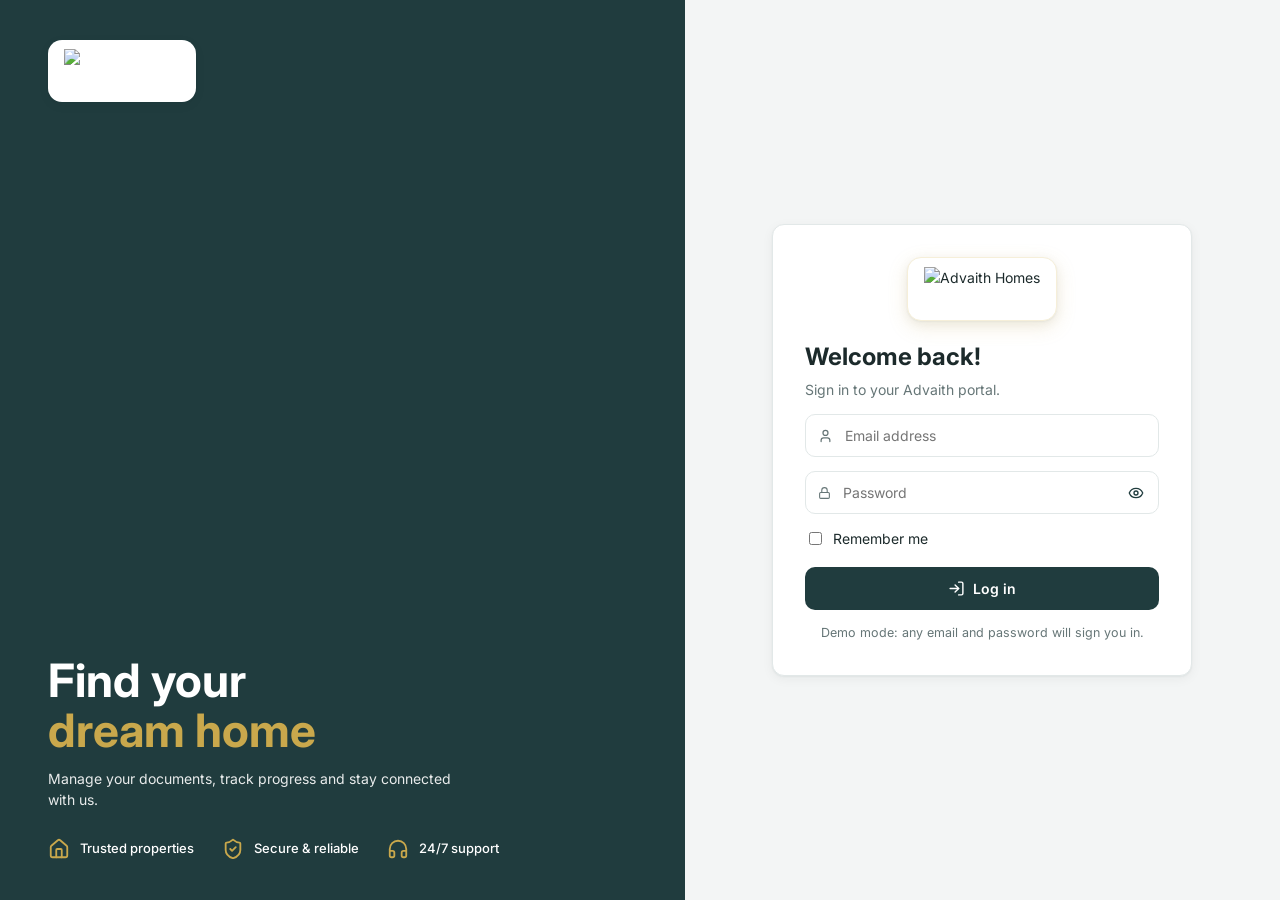
==== commit 8b7bf552: "ui rewamp" ====
--- a/advaithHomesClientPortal/index.html
+++ b/advaithHomesClientPortal/index.html
@@ -8,8 +8,8 @@
     <link rel="preconnect" href="https://fonts.googleapis.com" />
     <link rel="preconnect" href="https://fonts.gstatic.com" crossorigin />
     <link href="https://fonts.googleapis.com/css2?family=Inter:wght@400;500;600;700&display=swap" rel="stylesheet" />
-    <script type="module" crossorigin src="./assets/index-BEXEAqSW.js"></script>
-    <link rel="stylesheet" crossorigin href="./assets/index-cUZBFcqP.css">
+    <script type="module" crossorigin src="./assets/index-Dw6xEgAF.js"></script>
+    <link rel="stylesheet" crossorigin href="./assets/index-CETnfryE.css">
   </head>
   <body>
     <div id="root"></div>
--- a/advaithHomesClientPortal/assets/index-CETnfryE.css
+++ b/advaithHomesClientPortal/assets/index-CETnfryE.css
@@ -0,0 +1 @@
+:root{--client-color: #203c3e;--secondaryclient-color: #c9a84c;--primary: var(--client-color);--primary-dark: #162b2d;--primary-soft: #e6eeee;--accent: var(--secondaryclient-color);--accent-soft: #f6efd9;--bg: #f3f5f5;--surface: #ffffff;--text: #1c2a2b;--muted: #667677;--border: #e2e8e8;--success: #1d7a45;--success-bg: #e1f3e8;--warning: #9a6a12;--warning-bg: #fbf0d6;--info: #25619e;--info-bg: #e2edf9;--danger: #b5372b;--danger-bg: #fae4e1;--neutral: #5b6869;--neutral-bg: #eaeeee;--radius: 12px;--radius-sm: 8px;--shadow: 0 1px 2px rgba(20, 40, 42, .05), 0 3px 12px rgba(20, 40, 42, .05);--sidebar-w: 252px;--header-h: 64px;--font: "Inter", system-ui, -apple-system, "Segoe UI", Roboto, sans-serif}*,*:before,*:after{box-sizing:border-box}html,body,#root{min-height:100%}body{margin:0;font-family:var(--font);background:var(--bg);color:var(--text);font-size:14px;line-height:1.5;-webkit-font-smoothing:antialiased}h1,h2,h3,p,dl,dd,ul,ol{margin:0;padding:0}ul,ol{list-style:none}a{color:inherit;text-decoration:none}button{font:inherit;color:inherit}img{max-width:100%;display:block}:focus-visible{outline:2px solid var(--accent);outline-offset:2px}.muted{color:var(--muted)}.small{font-size:12.5px}small{font-size:12.5px;display:block}.stack{display:flex;flex-direction:column;gap:20px}.grow{flex:1;min-width:0}.clamp-1,.clamp-2{display:-webkit-box;-webkit-box-orient:vertical;overflow:hidden}.clamp-1{-webkit-line-clamp:1}.clamp-2{-webkit-line-clamp:2}.sidebar{position:fixed;inset:0 auto 0 0;width:var(--sidebar-w);background:var(--primary);color:#fff;display:flex;flex-direction:column;z-index:60;transition:transform .25s ease}.logo-chip{background:#fff;border-radius:14px;padding:9px 16px;display:flex;justify-content:center;align-items:center;box-shadow:var(--shadow)}.logo-chip img{height:44px;width:auto;max-width:100%;object-fit:contain}.nav{flex:1;padding:12px 10px;display:flex;flex-direction:column;gap:2px;overflow-y:auto}.nav-link{display:flex;align-items:center;gap:12px;padding:11px 14px;border-radius:10px;border:0;background:none;width:100%;text-align:left;cursor:pointer;font-weight:500;color:#ffffffd1}.nav-link:hover{background:#ffffff17;color:#fff}.nav-link.active{background:var(--accent);color:var(--primary-dark);font-weight:600}.nav-badge{margin-left:auto;background:#e5484d;color:#fff;border-radius:99px;font-size:11px;font-weight:600;min-width:20px;height:20px;display:inline-grid;place-items:center;padding:0 6px}.scrim{display:none}.app-main{margin-left:var(--sidebar-w);min-height:100vh;display:flex;flex-direction:column;transition:margin .25s ease}.is-collapsed .sidebar{transform:translate(-100%)}.is-collapsed .app-main{margin-left:0}.header{position:sticky;top:0;z-index:40;height:var(--header-h);background:var(--surface);border-bottom:1px solid var(--border);display:flex;align-items:center;gap:10px;padding:0 24px}.header-spacer{flex:1}.bell{position:relative}.dot-badge{position:absolute;top:-2px;right:-2px;background:#e5484d;color:#fff;border-radius:99px;font-size:10px;font-weight:700;min-width:17px;height:17px;display:grid;place-items:center;padding:0 4px}.app-content{padding:24px;width:100%;max-width:1400px;margin:0 auto;flex:1}.card{background:var(--surface);border-radius:var(--radius);box-shadow:var(--shadow);border:1px solid var(--border)}.panel{padding:20px}.panel-head{display:flex;justify-content:space-between;align-items:center;gap:12px;margin-bottom:14px}.panel-head h2{font-size:16px;font-weight:600;display:flex;align-items:center;gap:8px}.panel-head h2 svg{color:var(--accent)}.link-sm{display:inline-flex;align-items:center;gap:4px;color:var(--primary);font-weight:600;font-size:13px;background:none;border:0;cursor:pointer;padding:0}.link-sm:hover{color:#8a6d1c}.btn{display:inline-flex;align-items:center;justify-content:center;gap:8px;padding:10px 18px;border-radius:10px;border:1px solid transparent;font-weight:600;cursor:pointer;transition:background .15s,border-color .15s;white-space:nowrap}.btn:disabled{opacity:.55;cursor:not-allowed}.btn-primary{background:var(--primary);color:#fff}.btn-primary:hover:not(:disabled){background:var(--primary-dark)}.btn-accent{background:var(--accent);color:var(--primary-dark)}.btn-accent:hover{background:#d6b95f}.btn-light{background:#fff;color:var(--primary)}.btn-light:hover{background:var(--accent-soft)}.btn-soft{background:var(--primary-soft);color:var(--primary);border-color:#cfdcdc}.btn-ghost{background:transparent;border-color:var(--border);color:var(--text)}.btn-ghost:hover{background:var(--bg)}.btn-danger{background:var(--danger);color:#fff}.btn-sm{padding:6px 12px;font-size:13px}.btn-block{width:100%}.btn-square{padding:10px 14px}.icon-btn{width:36px;height:36px;border-radius:10px;border:0;background:transparent;display:inline-grid;place-items:center;cursor:pointer;color:var(--primary);position:relative;flex-shrink:0}.icon-btn:hover{background:var(--primary-soft)}.icon-btn.danger{color:var(--danger)}.icon-btn.danger:hover{background:var(--danger-bg)}.badge{display:inline-block;padding:3px 11px;border-radius:99px;font-size:12px;font-weight:600;white-space:nowrap}.tone-success{background:var(--success-bg);color:var(--success)}.tone-warning{background:var(--warning-bg);color:var(--warning)}.tone-info{background:var(--info-bg);color:var(--info)}.tone-danger{background:var(--danger-bg);color:var(--danger)}.tone-neutral{background:var(--neutral-bg);color:var(--neutral)}.tone-primary{background:var(--primary-soft);color:var(--primary)}.page-header{display:flex;justify-content:space-between;align-items:flex-start;gap:16px;flex-wrap:wrap}.page-header h1{font-size:22px;font-weight:700;display:flex;align-items:center;gap:10px}.page-header h1 svg{color:var(--accent)}.page-header p{margin-top:2px}.toolbar{display:flex;gap:12px;flex-wrap:wrap}.search{flex:1;min-width:200px;max-width:360px;display:flex;align-items:center;gap:8px;padding:0 12px;background:#fff;border:1px solid var(--border);border-radius:10px;color:var(--muted)}.search input{border:0;outline:0;flex:1;padding:10px 0;background:none;font:inherit;color:var(--text);min-width:0}.select,.input{width:100%;padding:10px 12px;border:1px solid var(--border);border-radius:10px;background:#fff;font:inherit;color:var(--text)}.toolbar .select{width:auto;min-width:160px}.input:focus,.select:focus,.search:focus-within{border-color:var(--accent);outline:2px solid var(--accent-soft)}textarea.input{resize:vertical}.chips{display:flex;gap:8px;flex-wrap:wrap}.chip{padding:7px 16px;border-radius:99px;border:1px solid var(--border);background:#fff;font-weight:500;cursor:pointer}.chip.active{background:var(--primary);border-color:var(--primary);color:#fff}.field{margin-bottom:14px}.field label{display:block;font-weight:600;margin-bottom:6px;font-size:13px}.field-error{color:var(--danger);font-size:12.5px;margin-top:4px}.notice{padding:10px 12px;border-radius:10px;margin:10px 0;font-size:13px}.notice.success{background:var(--success-bg);color:var(--success)}.input-icon{display:flex;align-items:center;gap:6px;border:1px solid var(--border);border-radius:10px;background:#fff;padding:0 4px 0 12px;color:var(--muted)}.input-icon .input{border:0;padding:10px 6px;outline:0}.input-icon:focus-within{border-color:var(--accent);outline:2px solid var(--accent-soft)}.check{display:flex;align-items:center;gap:8px;margin:4px 0 14px}.avatar{border-radius:50%;object-fit:cover;flex-shrink:0}.avatar-fallback{display:inline-grid;place-items:center;background:var(--primary-soft);color:var(--primary);font-weight:700}.img-fallback{display:grid;place-items:center;background:var(--primary-soft);color:var(--primary)}.empty{padding:40px 20px;text-align:center;color:var(--muted);display:flex;flex-direction:column;align-items:center;gap:6px}.empty h3{color:var(--text);font-size:16px}.loading{padding:60px 0;display:flex;justify-content:center;align-items:center;gap:12px;color:var(--muted)}.spinner{width:20px;height:20px;border:3px solid var(--border);border-top-color:var(--accent);border-radius:50%;animation:spin .8s linear infinite}@keyframes spin{to{transform:rotate(360deg)}}@media (prefers-reduced-motion: reduce){.spinner{animation-duration:2s}*{transition:none!important}}.table-wrap{overflow-x:auto}.table{width:100%;border-collapse:collapse}.table th{text-align:left;font-size:12.5px;font-weight:600;color:var(--muted);padding:14px 16px;border-bottom:1px solid var(--border);white-space:nowrap}.table td{padding:12px 16px;border-bottom:1px solid var(--border);vertical-align:middle}.table tr:last-child td{border-bottom:0}.col-actions{text-align:right}.col-actions .actions{justify-content:flex-end}.cell-file{display:flex;align-items:center;gap:12px;min-width:220px}.cell-file small{max-width:280px}.actions{display:flex;align-items:center;gap:4px;flex-wrap:wrap}.doc-card{padding:14px;display:flex;flex-direction:column;gap:8px}.doc-card-top{display:flex;align-items:center;gap:10px}.doc-card-title{flex:1;min-width:0}.doc-card-title strong{display:block;overflow-wrap:anywhere}.card-list{display:flex;flex-direction:column;gap:12px}.only-mobile,.only-mobile-flex{display:none}.hero{border-radius:var(--radius);padding:36px 32px;color:#fff;background-size:cover;background-position:center right;background-color:var(--primary);display:flex;flex-direction:column;align-items:flex-start;gap:12px;min-height:210px;justify-content:center}.hero h1{font-size:32px;line-height:1.15}.hero h1 small{font-size:20px;font-weight:400;margin-bottom:4px}.hero p{max-width:460px;color:#ffffffe0}.summary-card{display:flex;align-items:center;gap:12px;padding:14px 16px;transition:border-color .15s}.summary-card:hover{border-color:var(--accent)}.summary-card strong{display:block;font-size:20px;line-height:1.1}.summary-card small{color:var(--muted)}.summary-icon{width:42px;height:42px;border-radius:12px;display:grid;place-items:center;flex-shrink:0}.property{display:flex;gap:14px;align-items:flex-start}.property h3{font-size:17px;margin-bottom:4px}.property p{margin-bottom:2px}.property .badge{margin-top:8px}.property-img{width:120px;height:120px;border-radius:10px;object-fit:cover;flex-shrink:0}.list li{display:flex;align-items:center;gap:12px;padding:10px 0;border-bottom:1px solid var(--border)}.list li:last-child{border-bottom:0}.list strong{display:block;font-weight:600}.two-col{display:grid;grid-template-columns:1.4fr 1fr;gap:20px;align-items:start}.two-col.even{grid-template-columns:1fr 1fr}.timeline{display:flex;flex-direction:column}.tl-item{display:flex;gap:14px;position:relative;padding-bottom:22px;background:none}.tl-item:last-child{padding-bottom:0}.tl-item:before{content:"";position:absolute;left:13px;top:32px;bottom:2px;width:2px;background:var(--border)}.tl-item:last-child:before{display:none}.tl-item.tone-success:before{background:var(--success)}.tl-dot{width:28px;height:28px;border-radius:50%;display:grid;place-items:center;flex-shrink:0;background:var(--bg);border:2px solid var(--border)}.tl-item.tone-success .tl-dot{color:var(--success);background:var(--success-bg);border-color:var(--success)}.tl-item.tone-info .tl-dot{color:var(--info);background:var(--info-bg);border-color:var(--info)}.tl-item.tone-neutral .tl-dot{color:#b3bfc0;background:var(--bg);border-color:var(--border)}.tl-item.tone-warning .tl-dot{color:var(--warning);background:var(--warning-bg);border-color:var(--warning)}.tl-item.tone-danger .tl-dot{color:var(--danger);background:var(--danger-bg);border-color:var(--danger)}.tl-body{flex:1;display:flex;flex-direction:column;gap:6px;min-width:0;align-items:flex-start}.tl-head{display:flex;justify-content:space-between;align-items:flex-start;gap:10px;width:100%}.tl-head h3{font-size:15px}.tl-note{background:var(--accent-soft);padding:8px 12px;border-radius:var(--radius-sm);font-size:13px}.timeline-compact .tl-item{padding-bottom:14px}.timeline-compact .tl-item:before{left:11px;top:28px}.timeline-compact .tl-dot{width:24px;height:24px}.latest{display:flex;gap:14px}.latest-img{width:88px;height:88px;border-radius:10px;object-fit:cover;flex-shrink:0}.latest h3{margin-bottom:4px}.hist-icon{width:34px;height:34px;border-radius:50%;display:grid;place-items:center;flex-shrink:0}.notif-list{overflow:hidden}.notif{display:flex;align-items:center;gap:14px;padding:16px 20px;border-bottom:1px solid var(--border);position:relative}.notif:last-child{border-bottom:0}.notif.unread{background:#fbfaf3}.notif-icon{width:46px;height:46px;border-radius:50%;display:grid;place-items:center;flex-shrink:0}.notif-icon.sm{width:34px;height:34px}.notif-body{flex:1;min-width:0;display:flex;flex-direction:column;text-align:left;background:none;border:0;cursor:pointer;padding:0;gap:1px}.notif-body strong{font-size:15px}.notif-body:hover strong{text-decoration:underline}.info-list>div{display:flex;justify-content:space-between;gap:16px;padding:12px 0;border-bottom:1px solid var(--border)}.info-list dt{display:flex;align-items:center;gap:8px;color:var(--muted);font-weight:500;flex-shrink:0}.info-list dd{font-weight:600;text-align:right;overflow-wrap:anywhere}.panel .small.muted{margin-top:12px}.modal-backdrop{position:fixed;top:0;right:0;bottom:0;left:0;background:#0f1e2080;z-index:100;display:grid;place-items:center;padding:16px}.modal{background:#fff;border-radius:14px;width:100%;max-width:480px;max-height:92vh;display:flex;flex-direction:column;box-shadow:0 20px 50px #00000040}.modal-wide{max-width:860px}.modal-head{display:flex;justify-content:space-between;align-items:center;padding:16px 20px;border-bottom:1px solid var(--border)}.modal-head h2{font-size:17px;overflow-wrap:anywhere}.modal-body{padding:20px;overflow-y:auto}.modal-foot{padding:14px 20px;border-top:1px solid var(--border);display:flex;justify-content:flex-end;gap:10px}.preview-frame{width:100%;height:65vh;border:1px solid var(--border);border-radius:8px}.preview-img{max-height:65vh;margin:0 auto;border-radius:8px}.dropzone{border:2px dashed #cdd8d8;border-radius:var(--radius);padding:24px;display:flex;flex-direction:column;align-items:center;gap:4px;text-align:center;cursor:pointer;margin-bottom:14px;color:var(--primary);background:#fafcfc}.dropzone:hover{border-color:var(--accent);background:var(--accent-soft)}.dropzone strong{color:var(--text);overflow-wrap:anywhere}.login{min-height:100vh;display:grid;grid-template-columns:1.15fr 1fr}.login-hero{background-size:cover;background-position:center;background-color:var(--primary);color:#fff;padding:40px 48px;display:flex;flex-direction:column;justify-content:space-between}.login-hero .logo-chip{align-self:flex-start}.login-hero h1{font-size:46px;line-height:1.1;margin-bottom:12px}.login-hero h1 span{color:var(--accent)}.login-hero p{max-width:420px;color:#ffffffe6}.login-panel{display:grid;place-items:center;padding:32px;background:var(--bg)}.login-card{width:100%;max-width:420px;padding:32px;display:flex;flex-direction:column;gap:4px}.login-card .logo-chip{align-self:center;border:1px solid var(--accent-soft);box-shadow:0 6px 20px #c9a84c2e,var(--shadow);margin-bottom:14px}.login-card h2{font-size:24px}.login-card .field{margin:10px 0 0}.login-card .check{margin:10px 0 14px}.login-card .small{text-align:center;margin-top:10px}.logo{display:flex;align-items:center}.logo img{width:auto;max-width:100%;object-fit:contain}.sidebar-logo{padding:20px 18px 10px;display:flex;flex-direction:column;align-items:flex-start;gap:6px;position:relative}.sidebar-tag{color:#ffffffbf;font-size:12.5px;padding-left:4px}.drawer-close{display:none;position:absolute;top:12px;right:10px;color:#fff}.sidebar-foot{border-top:1px solid rgba(255,255,255,.12);margin:0 10px 10px;padding:10px 0}.menu{position:fixed;z-index:120;min-width:170px;background:#fff;border:1px solid var(--border);border-radius:10px;box-shadow:0 10px 30px #14282a2e;padding:6px;display:flex;flex-direction:column}.menu button,.user-menu a,.user-menu button{display:flex;align-items:center;gap:10px;padding:9px 12px;border:0;background:none;border-radius:8px;cursor:pointer;text-align:left;width:100%;color:var(--text);font-weight:500}.menu button:hover,.user-menu a:hover,.user-menu button:hover{background:var(--bg)}.menu button.danger{color:var(--danger)}.user-wrap{position:relative}.user-menu{position:absolute;right:0;top:calc(100% + 6px);min-width:170px;background:#fff;border:1px solid var(--border);border-radius:10px;box-shadow:0 10px 30px #14282a2e;padding:6px;z-index:60;color:var(--text)}.header-user{display:flex;align-items:center;gap:8px;padding:4px 8px 4px 4px;border-radius:99px;font-weight:600;background:none;border:0;cursor:pointer;color:inherit}.header-user:hover{background:var(--bg)}.header-logo{display:none;align-items:center;gap:10px;color:#fff;font-weight:600;font-size:13px}.ftype{width:38px;height:38px;border-radius:9px;display:inline-grid;place-items:center;font-size:10px;font-weight:800;letter-spacing:.02em;flex-shrink:0}.ftype-pdf{background:#fde8e6;color:#d23a2c}.ftype-doc{background:#e1ecfb;color:#2a5fb5}.ftype-img{background:#e1f3e8;color:var(--success)}.ftype-file{background:var(--neutral-bg);color:var(--neutral)}.doc-card-foot{display:flex;justify-content:space-between;align-items:center;gap:8px}.pagination{display:flex;justify-content:flex-end;gap:6px}.pagination button{min-width:34px;height:34px;border-radius:8px;border:1px solid var(--border);background:#fff;cursor:pointer;display:inline-grid;place-items:center;font-weight:600}.pagination button.active{background:var(--primary);border-color:var(--primary);color:#fff}.pagination button:disabled{opacity:.45;cursor:default}.summary-grid{display:grid;grid-template-columns:repeat(3,1fr);gap:14px}.dash-grid{display:grid;grid-template-columns:1fr 1.35fr;gap:20px;align-items:stretch}.stepper-wrap{display:none}.property .btn{margin-top:12px;display:flex;width:fit-content}.stepper{display:flex;overflow-x:auto;padding-bottom:4px;scrollbar-width:none;-ms-overflow-style:none}.stepper::-webkit-scrollbar{display:none}.step{flex:1 0 78px;display:flex;flex-direction:column;align-items:center;gap:8px;text-align:center;position:relative;color:var(--muted);background:none}.step:before{content:"";position:absolute;top:13px;right:50%;width:100%;height:2px;background:var(--border)}.step:first-child:before{display:none}.step.tone-success:before,.step.tone-info:before{background:var(--success)}.step-dot{position:relative;z-index:1;width:28px;height:28px;border-radius:50%;display:grid;place-items:center;background:var(--bg);border:2px solid var(--border)}.step.tone-success .step-dot{color:var(--success);background:var(--success-bg);border-color:var(--success)}.step.tone-info .step-dot{color:var(--info);background:var(--info-bg);border-color:var(--info)}.step.tone-neutral .step-dot{color:#b3bfc0;background:var(--bg);border-color:var(--border)}.step.tone-warning .step-dot{color:var(--warning);background:var(--warning-bg);border-color:var(--warning)}.step.tone-danger .step-dot{color:var(--danger);background:var(--danger-bg);border-color:var(--danger)}.step.tone-success small,.step.tone-info small{color:var(--text);font-weight:500}.notes-list{display:flex;flex-direction:column;gap:12px}.note-card{display:flex;gap:14px;padding:16px 18px;align-items:flex-start}.note-card.priority-important{background:var(--accent-soft);border-color:#eadba6}.note-card.priority-critical{background:#fdf0ee;border-color:#f1c9c4}.note-icon{width:38px;height:38px;border-radius:50%;display:grid;place-items:center;flex-shrink:0}.note-main{flex:1;min-width:0;display:flex;flex-direction:column;gap:4px;align-items:flex-start}.note-main h3{font-size:15px}.note-side{display:flex;flex-direction:column;align-items:flex-end;gap:4px;text-align:right;flex-shrink:0}.note-card.compact{padding:12px 14px}.notif-meta{text-align:right;display:flex;flex-direction:column;gap:4px;align-items:flex-end}.notif-meta small{display:flex;align-items:center;gap:8px}.unread-dot{width:8px;height:8px;background:#e5484d;border-radius:50%;display:inline-block}.chev{color:var(--muted);flex-shrink:0}.profile-grid{display:grid;grid-template-columns:260px 1fr 1fr;gap:20px;align-items:start}.profile-summary{display:flex;flex-direction:column;align-items:center;text-align:center;gap:14px;padding:28px 20px}.profile-summary h2{font-size:18px}.view-only{font-size:12px;font-weight:500}.login-points{display:flex;gap:28px;margin-top:28px;flex-wrap:wrap}.login-points li{display:flex;align-items:center;gap:10px;font-weight:500;font-size:13px}.login-points svg{color:var(--accent)}.login-card-logo{align-self:center;border:1px solid var(--border);margin-bottom:12px}@media (max-width: 1200px){.profile-grid{grid-template-columns:1fr 1fr}.profile-grid>:first-child{grid-column:1 / -1;flex-direction:row;text-align:left;justify-content:flex-start;padding:20px}}@media (max-width: 1024px){.sidebar{transform:translate(-100%);width:min(300px,82vw)}.sidebar.open{transform:none;box-shadow:0 0 40px #00000059}.drawer-close{display:grid}.scrim.show{display:block;position:fixed;top:0;right:0;bottom:0;left:0;background:#0f1e208c;z-index:55}.app-main,.is-collapsed .app-main{margin-left:0}.two-col,.two-col.even,.dash-grid,.profile-grid,.login{grid-template-columns:1fr}.login-hero{min-height:420px;padding:28px 28px 90px;gap:28px;background-position:center 30%}.login-hero h1{font-size:38px}.login-panel{margin-top:-70px;padding:0 20px 32px;background:transparent;position:relative}.login-card-logo{display:none}}@media (max-width: 720px){.only-desktop,.only-desktop-flex{display:none!important}.only-mobile{display:flex}.only-mobile-flex{display:inline-grid}.app-content{padding:14px 12px calc(80px + env(safe-area-inset-bottom))}.stack{gap:12px}.header{background:var(--primary);color:#fff;padding:0 14px;border:0;height:56px;gap:10px}.header .icon-btn{color:#fff}.header .icon-btn:hover{background:#ffffff1f}.header-menu,.header-name,.header-chev,.header-spacer{display:none}.header-logo{display:flex;align-items:center;gap:10px;flex:1;min-width:0;text-decoration:none}.header-logo .logo-chip{background:#ffffff26;border-radius:10px;padding:5px 10px;display:flex;align-items:center;justify-content:center;flex-shrink:0}.header-logo .logo-chip img{height:26px}.header-logo>span{font-size:13px;font-weight:600;color:#ffffffe6;letter-spacing:.02em;white-space:nowrap;overflow:hidden;text-overflow:ellipsis}.header-user{padding:2px;border-radius:50%}.header-user:hover{background:#ffffff1f}.page-header h1{font-size:19px}.page-header-actions,.page-header-actions .btn{width:100%}.hero{padding:20px 16px;min-height:0;border-radius:14px;background-position:70% center;gap:8px}.hero h1{font-size:20px;line-height:1.25}.hero h1 small{font-size:12px;font-weight:400;margin-bottom:2px}.hero p{font-size:12.5px;color:#ffffffd9}.hero .btn{font-size:13px;padding:8px 16px;align-self:flex-start;margin-top:4px}.summary-grid{grid-template-columns:repeat(3,1fr);gap:8px}.summary-card{flex-direction:column;align-items:center;gap:3px;padding:10px 4px;text-align:center;border-radius:12px}.summary-card strong{font-size:16px;font-weight:700}.summary-card small{font-size:10px;line-height:1.3;color:var(--muted)}.summary-icon{width:30px;height:30px;border-radius:8px}.summary-icon svg{width:15px;height:15px}.dash-grid{display:flex;flex-direction:row;gap:10px;overflow-x:auto;scroll-snap-type:x mandatory;-webkit-overflow-scrolling:touch;scrollbar-width:none;padding-bottom:6px}.dash-grid::-webkit-scrollbar{display:none}.dash-grid>*{flex:0 0 84vw;max-width:320px;scroll-snap-align:start;display:flex;flex-direction:column}.panel{padding:14px}.panel-head{flex-wrap:nowrap;gap:6px;margin-bottom:10px;align-items:center}.panel-head h2{font-size:13.5px;font-weight:600;white-space:nowrap;overflow:hidden;text-overflow:ellipsis;min-width:0}.link-sm{font-size:11.5px;white-space:nowrap;flex-shrink:0}.property{flex-direction:column;gap:10px}.property-img{width:100%;height:140px;border-radius:10px;object-fit:cover}.property h3{font-size:15px;font-weight:700}.property p{font-size:12px}.property .badge{margin-top:4px}.property .btn{font-size:12.5px;padding:8px 14px;width:100%;justify-content:center;margin-top:8px}.stepper-wrap{display:none}.list li{display:grid;grid-template-columns:auto 1fr auto auto;align-items:center;gap:6px 8px;padding:9px 0}.list li .grow strong{font-size:13px;font-weight:600;white-space:nowrap;overflow:hidden;text-overflow:ellipsis;display:block}.list li .grow small{font-size:11px;white-space:nowrap;overflow:hidden;text-overflow:ellipsis;display:block}.list li .badge{font-size:10.5px;padding:2px 7px}.list li .icon-btn{width:28px;height:28px}.note-card{flex-wrap:wrap}.note-main{flex-basis:calc(100% - 56px)}.note-side{flex-direction:row;flex-wrap:wrap;width:100%;justify-content:space-between;text-align:left;align-items:center}.chips{flex-wrap:nowrap;overflow-x:auto;margin:0 -12px;padding:0 12px 4px;scrollbar-width:none}.chip{white-space:nowrap}.toolbar .search{max-width:none;flex-basis:100%}.toolbar .select{flex:1;min-width:0}.pagination{justify-content:center}.notif{padding:12px;gap:10px}.notif-icon{width:38px;height:38px}.notif-meta small{font-size:11px}.info-list>div{flex-direction:column;gap:2px}.info-list dd{text-align:left}.profile-summary{flex-direction:row;text-align:left;justify-content:flex-start;padding:14px;gap:14px}.profile-summary .avatar{width:80px!important;height:80px!important}.modal-backdrop{align-items:end;padding:0}.modal{max-width:none;border-radius:16px 16px 0 0;max-height:94vh}.preview-frame{height:60vh}.modal-foot .btn{flex:1}.bottom-nav{position:fixed;left:0;right:0;bottom:0;z-index:45;background:#fff;border-top:1px solid var(--border);display:grid;grid-template-columns:repeat(4,1fr);padding:6px 4px calc(6px + env(safe-area-inset-bottom));box-shadow:0 -4px 16px #14282a14}.bn-item{display:flex;flex-direction:column;align-items:center;gap:2px;font-size:10.5px;font-weight:500;color:var(--muted);padding:4px 0;min-height:48px;justify-content:center;background:none;border:0;cursor:pointer}.bn-item.active{color:var(--primary);font-weight:700}.bn-item.active .bn-icon{background:var(--accent-soft)}.bn-icon{position:relative;width:42px;height:26px;border-radius:99px;display:grid;place-items:center}.login-hero{min-height:400px;padding:24px 20px 90px}.login-hero h1{font-size:34px}.login-points{display:none}.login-panel{padding:0 14px 24px}.login-card{padding:24px 20px}}@media (min-width: 721px){.bottom-nav{display:none}}
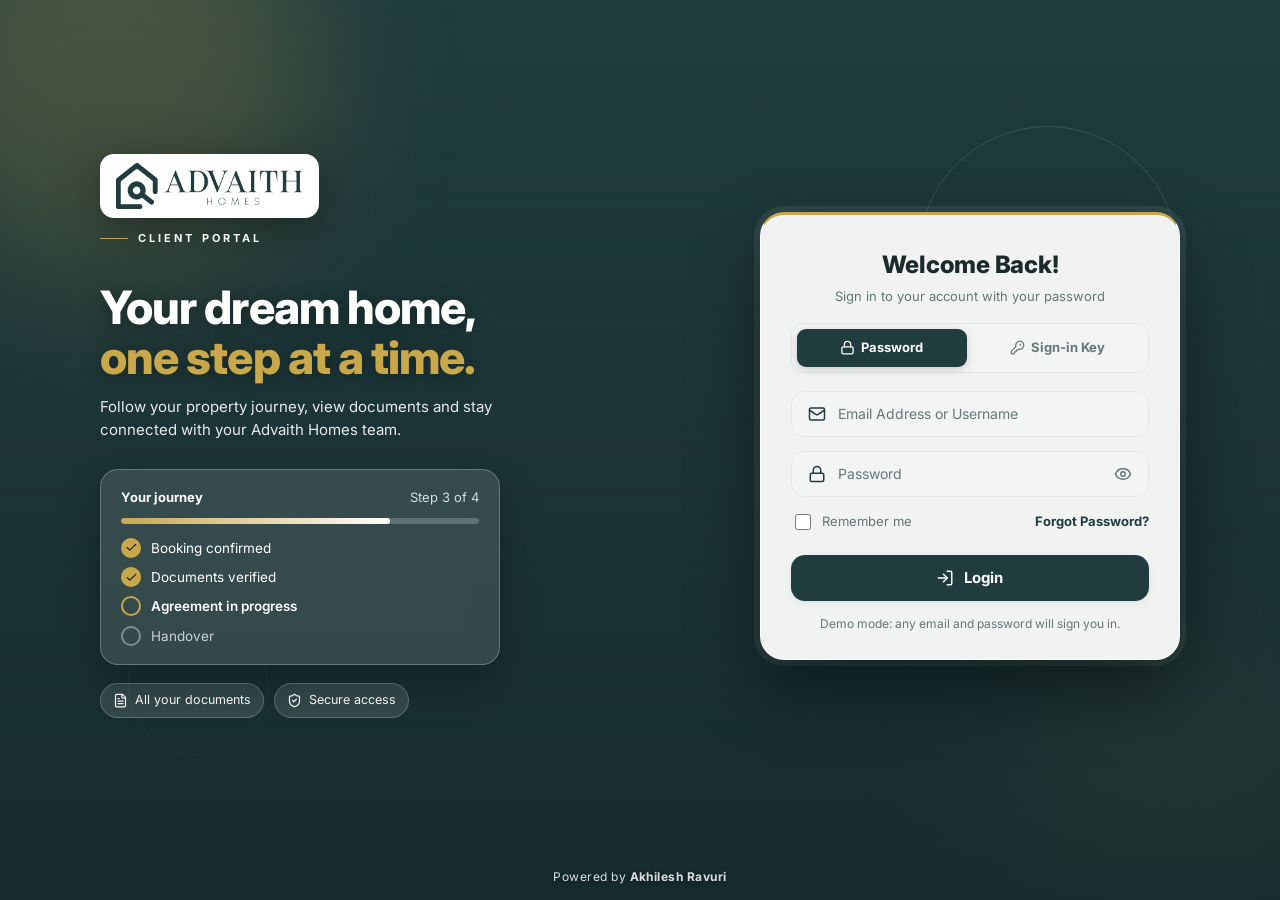
==== commit 5f93835e: "Changes" ====
--- a/advaithHomesClientPortal/index.html
+++ b/advaithHomesClientPortal/index.html
@@ -8,8 +8,8 @@
     <link rel="preconnect" href="https://fonts.googleapis.com" />
     <link rel="preconnect" href="https://fonts.gstatic.com" crossorigin />
     <link href="https://fonts.googleapis.com/css2?family=Inter:wght@400;500;600;700&display=swap" rel="stylesheet" />
-    <script type="module" crossorigin src="./assets/index-Dw6xEgAF.js"></script>
-    <link rel="stylesheet" crossorigin href="./assets/index-CETnfryE.css">
+    <script type="module" crossorigin src="./assets/index-CKFre7sL.js"></script>
+    <link rel="stylesheet" crossorigin href="./assets/index-f7VhwRnJ.css">
   </head>
   <body>
     <div id="root"></div>
--- a/advaithHomesClientPortal/assets/index-f7VhwRnJ.css
+++ b/advaithHomesClientPortal/assets/index-f7VhwRnJ.css
@@ -0,0 +1 @@
+:root{--primary: #203c3e;--primary-dark: #162b2d;--primary-soft: #e6eeee;--primary-border: #cfdcdc;--on-primary: #ffffff;--on-primary-soft: rgba(255, 255, 255, .86);--on-primary-muted: rgba(255, 255, 255, .78);--on-primary-hover: rgba(255, 255, 255, .1);--on-primary-line: rgba(255, 255, 255, .12);--on-primary-glass: rgba(255, 255, 255, .15);--secondary: #c9a84c;--secondary-dark: #b3923a;--secondary-hover: #d6b95f;--secondary-soft: #f6efd9;--secondary-text: #8a6d1c;--accent: var(--secondary);--accent-dark: var(--secondary-dark);--accent-soft: var(--secondary-soft);--bg: #f3f5f5;--surface: #ffffff;--text: #1c2a2b;--muted: #667677;--border: #e2e8e8;--dot-idle: #b3bfc0;--unread-bg: #fbfaf3;--success: #1d7a45;--success-bg: #e1f3e8;--warning: #9a6a12;--warning-bg: #fbf0d6;--info: #25619e;--info-bg: #e2edf9;--danger: #b5372b;--danger-bg: #fae4e1;--neutral: #5b6869;--neutral-bg: #eaeeee;--chat-seen: #7fd3ff;--online: #22c55e;--badge-alert: #e5484d;--note-important-border: #eadba6;--note-critical-bg: #fdf0ee;--note-critical-border: #f1c9c4;--ftype-pdf: #d23a2c;--ftype-pdf-bg: #fde8e6;--ftype-doc: #2a5fb5;--ftype-doc-bg: #e1ecfb;--ftype-img-bg: #e1f3e8;--input-bg: #ffffff;--input-disabled-bg: #f0f3f3;--dropzone-border: #cdd8d8;--dropzone-bg: #fafcfc;--scrim: rgba(15, 30, 32, .55);--login-overlay-top: rgba(32, 60, 62, .3);--login-overlay-bottom: rgba(22, 43, 45, .95);--hero-overlay-strong: rgba(32, 60, 62, .97);--hero-overlay-weak: rgba(32, 60, 62, .55);--radius: 6px;--radius-sm: 6px;--shadow: 0 1px 2px rgba(20, 40, 42, .05), 0 3px 12px rgba(20, 40, 42, .05);--shadow-menu: 0 10px 30px rgba(20, 40, 42, .18);--shadow-lg: 0 20px 50px rgba(10, 25, 26, .25);--shadow-drawer: 0 0 40px rgba(0, 0, 0, .35);--shadow-bottom-nav: 0 -4px 16px rgba(20, 40, 42, .08);--sidebar-w: 252px;--header-h: 64px;--font: "Inter", system-ui, -apple-system, "Segoe UI", Roboto, sans-serif}.portal-tooltip{position:fixed;z-index:99999;pointer-events:none;padding:6px 11px;background:var(--primary-dark, #162b2d);color:#fff;border:1px solid rgba(201,168,76,.45);border-radius:6px;font-size:12px;font-weight:600;line-height:1.35;white-space:nowrap;max-width:320px;overflow:hidden;text-overflow:ellipsis;box-shadow:0 6px 18px #00000047;animation:portal-tooltip-in .14s ease-out;transition:opacity .12s ease}.portal-tooltip.is-below{animation-name:portal-tooltip-below}@keyframes portal-tooltip-in{0%{opacity:0;transform:translateY(4px)}to{opacity:1;transform:translateY(0)}}@keyframes portal-tooltip-below{0%{opacity:0;transform:translateY(-4px)}to{opacity:1;transform:translateY(0)}}*,*:before,*:after{box-sizing:border-box}html,body,#root{min-height:100%}body{margin:0;font-family:var(--font);background:var(--bg);color:var(--text);font-size:14px;line-height:1.5;-webkit-font-smoothing:antialiased}h1,h2,h3,p,dl,dd,ul,ol{margin:0;padding:0}ul,ol{list-style:none}a{color:inherit;text-decoration:none}button{font:inherit;color:inherit}img{max-width:100%;display:block}:focus-visible{outline:2px solid var(--accent);outline-offset:2px}.muted{color:var(--muted)}.small{font-size:12.5px}small{font-size:12.5px;display:block}.stack{display:flex;flex-direction:column;gap:20px}.row{display:flex;align-items:center;gap:10px}.grow{flex:1;min-width:0}.clamp-1,.clamp-2{display:-webkit-box;-webkit-box-orient:vertical;overflow:hidden}.clamp-1{-webkit-line-clamp:1}.clamp-2{-webkit-line-clamp:2}.sidebar{position:fixed;inset:0 auto 0 0;width:var(--sidebar-w);background:var(--primary);color:var(--on-primary);display:flex;flex-direction:column;z-index:60;transition:transform .25s ease}.logo-chip{background:var(--surface);border-radius:14px;padding:9px 16px;display:flex;justify-content:center;align-items:center;box-shadow:var(--shadow)}.logo-chip img{height:44px;width:auto;max-width:100%;object-fit:contain}.nav{flex:1;padding:12px 10px;display:flex;flex-direction:column;gap:2px;overflow-y:auto}.nav-link{display:flex;align-items:center;gap:12px;padding:11px 14px;border-radius:10px;border:0;background:none;width:100%;text-align:left;cursor:pointer;font-weight:500;color:var(--on-primary-muted)}.nav-link:hover{background:var(--on-primary-hover);color:var(--on-primary)}.nav-link.active{background:var(--accent);color:var(--primary-dark);font-weight:600}.nav-badge{margin-left:auto;background:var(--badge-alert);color:var(--on-primary);border-radius:99px;font-size:11px;font-weight:600;min-width:20px;height:20px;display:inline-grid;place-items:center;padding:0 6px}.scrim{display:none}.app-main{margin-left:var(--sidebar-w);min-height:100vh;display:flex;flex-direction:column;transition:margin .25s ease}.is-collapsed .sidebar{transform:translate(-100%)}.is-collapsed .app-main{margin-left:0}.header{position:sticky;top:0;z-index:40;height:var(--header-h);background:var(--surface);border-bottom:1px solid var(--border);display:flex;align-items:center;gap:10px;padding:0 24px}.header-spacer{flex:1}.bell{position:relative}.dot-badge{position:absolute;top:-2px;right:-2px;background:var(--badge-alert);color:var(--on-primary);border-radius:99px;font-size:10px;font-weight:700;min-width:17px;height:17px;display:grid;place-items:center;padding:0 4px}.app-content{padding:24px;width:100%;max-width:1400px;margin:0 auto;flex:1}.card{background:var(--surface);border-radius:var(--radius);box-shadow:var(--shadow);border:1px solid var(--border)}.panel{padding:20px}.panel-head{display:flex;justify-content:space-between;align-items:center;gap:12px;margin-bottom:14px}.panel-head h2{font-size:16px;font-weight:600;display:flex;align-items:center;gap:8px}.panel-head h2 svg{color:var(--accent)}.link-sm{display:inline-flex;align-items:center;gap:4px;color:var(--primary);font-weight:600;font-size:13px;background:none;border:0;cursor:pointer;padding:0}.link-sm:hover{color:var(--secondary-text)}.btn{display:inline-flex;align-items:center;justify-content:center;gap:8px;padding:10px 18px;border-radius:10px;border:1px solid transparent;font-weight:600;cursor:pointer;transition:background .15s,border-color .15s;white-space:nowrap}.btn:disabled{opacity:.55;cursor:not-allowed}.btn-primary{background:var(--primary);color:var(--on-primary)}.btn-primary:hover:not(:disabled){background:var(--primary-dark)}.btn-accent{background:var(--accent);color:var(--primary-dark)}.btn-accent:hover{background:var(--secondary-hover)}.btn-light{background:var(--surface);color:var(--primary)}.btn-light:hover{background:var(--accent-soft)}.btn-soft{background:var(--primary-soft);color:var(--primary);border-color:var(--primary-border)}.btn-ghost{background:transparent;border-color:var(--border);color:var(--text)}.btn-ghost:hover{background:var(--bg)}.btn-danger{background:var(--danger);color:var(--on-primary)}.btn-sm{padding:6px 12px;font-size:13px}.btn-block{width:100%}.btn-square{padding:10px 14px}.icon-btn{width:36px;height:36px;border-radius:10px;border:0;background:transparent;display:inline-grid;place-items:center;cursor:pointer;color:var(--primary);position:relative;flex-shrink:0}.icon-btn:hover{background:var(--primary-soft)}.icon-btn.danger{color:var(--danger)}.icon-btn.danger:hover{background:var(--danger-bg)}.badge{display:inline-block;padding:3px 11px;border-radius:99px;font-size:12px;font-weight:600;white-space:nowrap}.tone-success{background:var(--success-bg);color:var(--success)}.tone-warning{background:var(--warning-bg);color:var(--warning)}.tone-info{background:var(--info-bg);color:var(--info)}.tone-danger{background:var(--danger-bg);color:var(--danger)}.tone-neutral{background:var(--neutral-bg);color:var(--neutral)}.tone-primary{background:var(--primary-soft);color:var(--primary)}.page-header{display:flex;justify-content:space-between;align-items:flex-start;gap:16px;flex-wrap:wrap}.page-header h1{font-size:22px;font-weight:700;display:flex;align-items:center;gap:10px}.page-header h1 svg{color:var(--accent)}.page-header p{margin-top:2px}.toolbar{display:flex;gap:12px;flex-wrap:wrap}.chips{display:flex;gap:6px;flex-wrap:wrap;padding:6px;background:var(--surface);border:1px solid var(--border);border-radius:8px;box-shadow:var(--shadow);flex:1}.chip{display:inline-flex;align-items:center;justify-content:center;gap:5px;padding:7px 13px;border-radius:6px;border:1px solid transparent;background:transparent;font-size:13px;font-weight:600;color:var(--muted);cursor:pointer;transition:background .15s,color .15s,border-color .15s,box-shadow .15s;white-space:nowrap}.chip:hover{background:var(--bg);color:var(--text)}.chip.active{background:var(--primary);border-color:var(--primary);color:var(--on-primary);box-shadow:0 2px 8px #00000024}.avatar{border-radius:50%;object-fit:cover;flex-shrink:0}.avatar-fallback{display:inline-grid;place-items:center;background:var(--primary-soft);color:var(--primary);font-weight:700}.img-fallback{display:grid;place-items:center;background:var(--primary-soft);color:var(--primary)}.empty{padding:40px 20px;text-align:center;color:var(--muted);display:flex;flex-direction:column;align-items:center;gap:6px}.empty h3{color:var(--text);font-size:16px}.loader{display:flex;flex-direction:column;align-items:center;justify-content:center;gap:14px;color:var(--muted);text-align:center}.loader-section{min-height:45vh;padding:40px 16px}.loader-page{min-height:100vh;background:var(--bg)}.loader-label{font-size:13.5px;font-weight:500;letter-spacing:.01em}.loader-inline{display:inline-flex;align-items:center;min-height:1em}@media (prefers-reduced-motion: reduce){*{transition:none!important}}.table-wrap{overflow-x:auto}.table{width:100%;border-collapse:collapse}.table th{text-align:left;font-size:12.5px;font-weight:600;color:var(--muted);padding:14px 16px;border-bottom:1px solid var(--border);white-space:nowrap}.table td{padding:12px 16px;border-bottom:1px solid var(--border);vertical-align:middle}.table tr:last-child td{border-bottom:0}.col-actions{text-align:right}.col-actions .actions{justify-content:flex-end}.cell-file{display:flex;align-items:center;gap:12px;min-width:220px}.cell-file small{max-width:280px}.actions{display:flex;align-items:center;gap:4px;flex-wrap:wrap}.only-mobile,.only-mobile-flex{display:none}.hero{border-radius:var(--radius);padding:36px 32px;color:var(--on-primary);background-image:linear-gradient(135deg,var(--hero-overlay-strong) 40%,var(--hero-overlay-weak)),var(--hero-image, none);background-size:cover;background-position:center right;background-color:var(--primary);display:flex;flex-direction:column;align-items:flex-start;gap:12px;min-height:210px;justify-content:center}.hero h1{font-size:32px;line-height:1.15}.hero h1 small{font-size:20px;font-weight:400;margin-bottom:4px}.hero p{max-width:460px;color:var(--on-primary-soft)}.summary-card{display:flex;align-items:center;gap:12px;padding:14px 16px;transition:border-color .15s}.summary-card:hover{border-color:var(--accent)}.summary-card strong{display:block;font-size:20px;line-height:1.1}.summary-card small{color:var(--muted)}.summary-icon{width:42px;height:42px;border-radius:12px;display:grid;place-items:center;flex-shrink:0}.property{display:flex;gap:14px;align-items:flex-start}.property h3{font-size:17px;margin-bottom:4px}.property p{margin-bottom:2px}.property .badge{margin-top:8px}.property-img{width:120px;height:120px;border-radius:10px;object-fit:cover;flex-shrink:0}.list li{display:flex;align-items:center;gap:12px;padding:10px 0;border-bottom:1px solid var(--border)}.list li:last-child{border-bottom:0}.list strong{display:block;font-weight:600}.two-col{display:grid;grid-template-columns:1.4fr 1fr;gap:20px;align-items:start}.two-col.even{grid-template-columns:1fr 1fr}.timeline{display:flex;flex-direction:column}.tl-item{display:flex;gap:14px;position:relative;padding-bottom:22px;background:none}.tl-item:last-child{padding-bottom:0}.tl-item:before{content:"";position:absolute;left:13px;top:32px;bottom:2px;width:2px;background:var(--border)}.tl-item:last-child:before{display:none}.tl-item.tone-success:before{background:var(--success)}.tl-dot{width:28px;height:28px;border-radius:50%;display:grid;place-items:center;flex-shrink:0;background:var(--bg);border:2px solid var(--border)}.tl-item.tone-success .tl-dot{color:var(--success);background:var(--success-bg);border-color:var(--success)}.tl-item.tone-info .tl-dot{color:var(--info);background:var(--info-bg);border-color:var(--info)}.tl-item.tone-neutral .tl-dot{color:var(--dot-idle);background:var(--bg);border-color:var(--border)}.tl-item.tone-warning .tl-dot{color:var(--warning);background:var(--warning-bg);border-color:var(--warning)}.tl-item.tone-danger .tl-dot{color:var(--danger);background:var(--danger-bg);border-color:var(--danger)}.tl-body{flex:1;display:flex;flex-direction:column;gap:6px;min-width:0;align-items:flex-start}.tl-head{display:flex;justify-content:space-between;align-items:flex-start;gap:10px;width:100%}.tl-head h3{font-size:15px}.tl-note{background:var(--accent-soft);padding:8px 12px;border-radius:var(--radius-sm);font-size:13px}.timeline-compact .tl-item{padding-bottom:14px}.timeline-compact .tl-dot{width:24px;height:24px}.latest{display:flex;gap:14px}.latest-img{width:88px;height:88px;border-radius:10px;object-fit:cover;flex-shrink:0}.latest h3{margin-bottom:4px}.hist-icon{width:34px;height:34px;border-radius:50%;display:grid;place-items:center;flex-shrink:0}.notif-list{overflow:hidden}.notif{display:flex;align-items:center;gap:14px;padding:16px 20px;border-bottom:1px solid var(--border);position:relative}.notif:last-child{border-bottom:0}.notif.unread{background:var(--unread-bg)}.notif-icon{width:46px;height:46px;border-radius:50%;display:grid;place-items:center;flex-shrink:0}.notif-icon.sm{width:34px;height:34px}.notif-body{flex:1;min-width:0;display:flex;flex-direction:column;text-align:left;background:none;border:0;cursor:pointer;padding:0;gap:1px}.notif-body strong{font-size:15px}.notif-body:hover strong{text-decoration:underline}.panel .small.muted{margin-top:12px}.toast-container{position:fixed;top:16px;right:16px;z-index:200;display:flex;flex-direction:column;gap:10px;width:min(380px,calc(100vw - 28px))}.toast{display:flex;gap:10px;align-items:center;background:var(--surface);border-left:5px solid;border-radius:var(--radius-sm);padding:12px 14px;box-shadow:var(--shadow-lg);animation:toast-in .2s ease}@keyframes toast-in{0%{opacity:0;transform:translate(16px)}to{opacity:1;transform:none}}.toast span{flex:1;color:var(--text);font-size:13.5px}.toast button{border:0;background:none;cursor:pointer;color:var(--muted);display:grid;place-items:center}.toast.success{border-color:var(--success)}.toast.success svg{color:var(--success)}.toast.error{border-color:var(--danger)}.toast.error svg{color:var(--danger)}.toast.warning{border-color:var(--warning)}.toast.warning svg{color:var(--warning)}.toast.info{border-color:var(--info)}.toast.info svg{color:var(--info)}@media (max-width: 720px){.toast-container{right:50%;transform:translate(50%);top:10px}}.modal-backdrop{position:fixed;top:0;right:0;bottom:0;left:0;background:var(--scrim);z-index:100;display:grid;place-items:center;padding:16px}.modal{background:var(--surface);border-radius:14px;width:100%;max-width:480px;max-height:92vh;display:flex;flex-direction:column;box-shadow:var(--shadow-lg)}.modal-wide{max-width:860px}.modal-head{display:flex;justify-content:space-between;align-items:center;padding:16px 20px;border-bottom:1px solid var(--border)}.modal-head h2{font-size:17px;overflow-wrap:anywhere}.modal-body{padding:20px;overflow-y:auto}.modal-foot{padding:14px 20px;border-top:1px solid var(--border);display:flex;justify-content:flex-end;gap:10px}.preview-frame{width:100%;height:65vh;border:1px solid var(--border);border-radius:8px}.preview-img{max-height:65vh;margin:0 auto;border-radius:8px}.logo{display:flex;align-items:center}.logo img{width:auto;max-width:100%;object-fit:contain}.logo-text{color:var(--primary);font-weight:700;white-space:nowrap}.logo .logo-text{color:var(--on-primary)}.sidebar-logo{padding:20px 18px 10px;display:flex;flex-direction:column;align-items:flex-start;gap:6px;position:relative}.sidebar-tag{color:var(--on-primary-muted);font-size:12.5px;padding-left:4px}.drawer-close{display:none;position:absolute;top:12px;right:10px;color:var(--on-primary)}.sidebar-foot{border-top:1px solid var(--on-primary-line);margin:0 10px 10px;padding:10px 0}.menu{position:fixed;z-index:120;min-width:170px;background:var(--surface);border:1px solid var(--border);border-radius:10px;box-shadow:var(--shadow-menu);padding:6px;display:flex;flex-direction:column}.menu button,.user-menu a,.user-menu button{display:flex;align-items:center;gap:10px;padding:9px 12px;border:0;background:none;border-radius:8px;cursor:pointer;text-align:left;width:100%;color:var(--text);font-weight:500}.menu button:hover,.user-menu a:hover,.user-menu button:hover{background:var(--bg)}.menu button.danger{color:var(--danger)}.user-wrap{position:relative}.user-menu{position:absolute;right:0;top:calc(100% + 6px);min-width:170px;background:var(--surface);border:1px solid var(--border);border-radius:10px;box-shadow:var(--shadow-menu);padding:6px;z-index:60;color:var(--text)}.header-user{display:flex;align-items:center;gap:8px;padding:4px 8px 4px 4px;border-radius:99px;font-weight:600;background:none;border:0;cursor:pointer;color:inherit}.header-user:hover{background:var(--bg)}.header-logo{display:none;align-items:center;gap:10px;color:var(--on-primary);font-weight:600;font-size:13px}.ftype{width:38px;height:38px;border-radius:9px;display:inline-grid;place-items:center;font-size:10px;font-weight:800;letter-spacing:.02em;flex-shrink:0}.ftype-pdf{background:var(--ftype-pdf-bg);color:var(--ftype-pdf)}.ftype-doc{background:var(--ftype-doc-bg);color:var(--ftype-doc)}.ftype-img{background:var(--ftype-img-bg);color:var(--success)}.ftype-file{background:var(--neutral-bg);color:var(--neutral)}.pagination{display:flex;justify-content:space-between;align-items:center;gap:12px;flex-wrap:wrap;padding-top:4px}.pagination-info{margin-right:auto}.pagination-btns{display:flex;align-items:center;gap:6px;flex-wrap:wrap;margin-left:auto}.pagination button{min-width:36px;height:36px;padding:0 10px;border-radius:6px;border:1px solid var(--border);background:var(--surface);cursor:pointer;display:inline-flex;align-items:center;justify-content:center;gap:4px;font-weight:600;font-size:13px;transition:border-color .15s,background .15s}.pagination button:hover:not(:disabled):not(.active){border-color:var(--primary);background:var(--bg)}.pagination button.active{background:var(--primary);border-color:var(--primary);color:var(--on-primary)}.pagination button:disabled{opacity:.45;cursor:default}.summary-grid{display:grid;grid-template-columns:repeat(4,1fr);gap:14px}.dash-grid{display:grid;grid-template-columns:1fr 1.35fr;gap:20px;align-items:stretch}.stepper-wrap{display:none}.property .btn{margin-top:12px;display:flex;width:fit-content}.stepper{display:flex;overflow-x:auto;padding-bottom:4px;scrollbar-width:none;-ms-overflow-style:none}.stepper::-webkit-scrollbar{display:none}.step{flex:1 0 78px;display:flex;flex-direction:column;align-items:center;gap:8px;text-align:center;position:relative;color:var(--muted);background:none}.step:before{content:"";position:absolute;top:13px;right:50%;width:100%;height:2px;background:var(--border)}.step:first-child:before{display:none}.step.tone-success:before,.step.tone-info:before{background:var(--success)}.step-dot{position:relative;z-index:1;width:28px;height:28px;border-radius:50%;display:grid;place-items:center;background:var(--bg);border:2px solid var(--border)}.step.tone-success .step-dot{color:var(--success);background:var(--success-bg);border-color:var(--success)}.step.tone-info .step-dot{color:var(--info);background:var(--info-bg);border-color:var(--info)}.step.tone-neutral .step-dot{color:var(--dot-idle);background:var(--bg);border-color:var(--border)}.step.tone-warning .step-dot{color:var(--warning);background:var(--warning-bg);border-color:var(--warning)}.step.tone-danger .step-dot{color:var(--danger);background:var(--danger-bg);border-color:var(--danger)}.step.tone-success small,.step.tone-info small{color:var(--text);font-weight:500}.notes-list{display:flex;flex-direction:column;gap:12px}.note-card{display:flex;gap:14px;padding:16px 18px;align-items:flex-start}.note-card.priority-important{background:var(--accent-soft);border-color:var(--note-important-border)}.note-card.priority-critical{background:var(--note-critical-bg);border-color:var(--note-critical-border)}.note-icon{width:38px;height:38px;border-radius:50%;display:grid;place-items:center;flex-shrink:0}.note-main{flex:1;min-width:0;display:flex;flex-direction:column;gap:4px;align-items:flex-start}.note-main h3{font-size:15px}.note-side{display:flex;flex-direction:column;align-items:flex-end;gap:4px;text-align:right;flex-shrink:0}.note-card.compact{padding:12px 14px}.notif-meta{text-align:right;display:flex;flex-direction:column;gap:4px;align-items:flex-end}.notif-meta small{display:flex;align-items:center;gap:8px}.unread-dot{width:8px;height:8px;background:var(--badge-alert);border-radius:50%;display:inline-block}.chev{color:var(--muted);flex-shrink:0}body{background:radial-gradient(900px 500px at 105% -10%,color-mix(in srgb,var(--primary) 16%,transparent),transparent 65%),radial-gradient(800px 480px at -10% 110%,color-mix(in srgb,var(--primary) 12%,transparent),transparent 65%),url("data:image/svg+xml,%3Csvg xmlns='http://www.w3.org/2000/svg' width='760' height='460' viewBox='0 0 760 460' fill='none' stroke='%23c9a84c' stroke-opacity='.22' stroke-width='1.6' stroke-linecap='round' stroke-linejoin='round'%3E%3Cpath d='M20 420h720'/%3E%3Cpath d='M120 420V250h300v170'/%3E%3Cpath d='M100 250h340M140 250V222h260v28'/%3E%3Cpath d='M300 222V150h250v270'/%3E%3Cpath d='M280 150h290'/%3E%3Cpath d='M330 185h80v50h-80zM440 185h80v50h-80z'/%3E%3Cpath d='M370 185v50M480 185v50'/%3E%3Cpath d='M150 285h90v60h-90zM260 285h90v60h-90z'/%3E%3Cpath d='M195 285v60M305 285v60'/%3E%3Cpath d='M420 420V300h100v120'/%3E%3Cpath d='M470 300v120'/%3E%3Cpath d='M620 420v-90M620 370c-40-10-60-40-55-75 35 8 55 35 55 75zM620 350c35-10 55-38 52-70-32 6-52 32-52 70z'/%3E%3Cpath d='M120 420v-14h60v14M140 406v-14h40v14'/%3E%3Cpath d='M60 90h120M60 106h80M600 60h110M620 76h70'/%3E%3C/svg%3E") right 24px bottom 0 / min(760px,62vw) no-repeat,url("data:image/svg+xml,%3Csvg xmlns='http://www.w3.org/2000/svg' width='1600' height='900' viewBox='0 0 1600 900' preserveAspectRatio='xMidYMid slice' fill='none' stroke='%23c9a84c' stroke-opacity='.10' stroke-width='1.3' stroke-linecap='round'%3E%3Cpath d='M-20 140C240 60 420 260 700 170S1180 40 1640 190'/%3E%3Cpath d='M-30 330C180 260 380 430 620 350S1060 230 1300 330 1560 300 1650 360'/%3E%3Cpath d='M-20 560C260 480 360 700 640 620S980 470 1250 580 1520 700 1650 610'/%3E%3Cpath d='M-30 780C200 720 460 900 760 810S1180 700 1650 830'/%3E%3Cpath d='M120 -20C200 220 80 420 260 560S330 800 280 920'/%3E%3Cpath d='M820 -20C720 180 940 340 860 520S1000 760 940 920'/%3E%3Cpath d='M1380 -20C1300 160 1500 330 1420 520S1540 760 1470 920'/%3E%3Cpath d='M300 40L520 300M980 120L1180 380M1180 560L1420 760M60 640L250 860'/%3E%3C/svg%3E") center / cover no-repeat,var(--bg);background-attachment:fixed}.sidebar{background:radial-gradient(420px 260px at 0% 0%,color-mix(in srgb,var(--accent, #c9a84c) 22%,transparent),transparent 70%),radial-gradient(320px 240px at 100% 100%,color-mix(in srgb,var(--accent, #c9a84c) 14%,transparent),transparent 70%),linear-gradient(180deg,var(--primary) 0%,var(--primary-dark) 100%);border-right:1px solid color-mix(in srgb,var(--accent, #c9a84c) 35%,transparent);box-shadow:4px 0 24px #0000002e}.sidebar:before{content:"";position:absolute;left:0;right:0;bottom:0;height:200px;pointer-events:none;background:url("data:image/svg+xml,%3Csvg xmlns='http://www.w3.org/2000/svg' width='280' height='200' viewBox='0 0 280 200' fill='none' stroke='%23ffffff' stroke-opacity='.16' stroke-width='1.4' stroke-linecap='round' stroke-linejoin='round'%3E%3Cpath d='M0 190h280'/%3E%3Cpath d='M20 190v-70h70v70M12 120h86M35 190v-26h22v26M30 140h12v10H30zM66 140h12v10H66z'/%3E%3Cpath d='M110 190V90l45-34 45 34v100M98 94l57-42 57 42M140 190v-40h30v40M125 110h20v20h-20zM165 110h20v20h-20z'/%3E%3Cpath d='M215 190v-56h55v56M208 134h69M232 190v-22h18v22'/%3E%3C/svg%3E") center bottom / 100% auto no-repeat;opacity:.9}.sidebar .nav-link,.sidebar .nav{transition:background .15s,color .15s,box-shadow .15s}.sidebar .nav-link.active,.sidebar .nav.on{box-shadow:0 6px 16px #00000047,inset 3px 0 #ffffff8c}.sidebar:after{content:"";position:absolute;top:0;right:0;bottom:0;left:0;pointer-events:none;background:url("data:image/svg+xml,%3Csvg xmlns='http://www.w3.org/2000/svg' width='300' height='900' viewBox='0 0 300 900' preserveAspectRatio='xMidYMid slice' fill='none' stroke='%23ffffff' stroke-opacity='.07' stroke-width='1.2' stroke-linecap='round'%3E%3Cpath d='M-10 80C90 40 160 140 310 90'/%3E%3Cpath d='M-10 220C70 180 190 300 310 230'/%3E%3Cpath d='M-10 400C110 350 140 480 310 420'/%3E%3Cpath d='M-10 560C60 520 200 620 310 570'/%3E%3Cpath d='M-10 700C100 660 180 760 310 710'/%3E%3Cpath d='M40 -10C100 160 -10 300 70 460S30 700 90 910'/%3E%3Cpath d='M230 -10C170 140 280 320 200 480S270 720 210 910'/%3E%3Cpath d='M20 300L140 180M160 640L290 520'/%3E%3C/svg%3E") center / cover no-repeat}.tl-item{padding-bottom:26px}.tl-dot{width:32px;height:32px;box-shadow:0 0 0 4px var(--surface);transition:transform .2s,box-shadow .2s}.tl-item:before{left:15px;top:36px;width:3px;border-radius:3px}.tl-item.tone-success:before{background:linear-gradient(180deg,var(--success),color-mix(in srgb,var(--success) 55%,var(--info)))}.tl-item.tone-success .tl-dot{background:var(--success);border-color:var(--success);color:var(--on-primary);box-shadow:0 0 0 4px var(--surface),0 4px 10px color-mix(in srgb,var(--success) 40%,transparent)}.tl-item.tone-info .tl-dot{background:var(--surface);border-width:3px;animation:tl-pulse 2s ease-out infinite}.tl-item.tone-neutral .tl-dot{border-style:dashed}.tl-item.tone-neutral .tl-head h3{color:var(--muted)}.tl-item:hover .tl-dot{transform:scale(1.08)}.tl-item.tone-info .tl-body{padding:10px 14px;margin-top:-6px;border-radius:12px;background:color-mix(in srgb,var(--info) 7%,var(--surface));border:1px solid color-mix(in srgb,var(--info) 22%,transparent)}.timeline-compact .tl-item:before{left:11px;top:28px}@keyframes tl-pulse{0%{box-shadow:0 0 0 4px var(--surface),0 0 0 4px color-mix(in srgb,var(--info) 45%,transparent)}to{box-shadow:0 0 0 4px var(--surface),0 0 0 14px transparent}}@media (prefers-reduced-motion: reduce){.tl-item.tone-info .tl-dot{animation:none}}@media (max-width: 720px){.progress-page .tl-item:before{left:15px;top:34px}.progress-page .tl-dot{width:32px;height:32px}}.loader-house{position:relative;width:74px;height:74px;display:grid;place-items:center;color:var(--primary)}.loader-house svg{width:30px;height:30px;animation:loader-bob 1.8s ease-in-out infinite}.loader-ring{position:absolute;top:0;right:0;bottom:0;left:0;border-radius:50%;border:3px solid color-mix(in srgb,var(--primary) 14%,transparent);border-top-color:var(--primary);border-right-color:color-mix(in srgb,var(--primary) 45%,transparent);animation:loader-spin 1.1s linear infinite}.loader-ring-2{top:-9px;right:-9px;bottom:-9px;left:-9px;border-width:2px;border-top-color:transparent;border-right-color:transparent;border-bottom-color:color-mix(in srgb,var(--primary) 55%,transparent);animation:loader-spin 2.2s linear infinite reverse}.loader-house:before{content:"";position:absolute;top:8px;right:8px;bottom:8px;left:8px;border-radius:50%;background:color-mix(in srgb,var(--primary) 10%,transparent);animation:loader-halo 1.8s ease-in-out infinite}.loader-label{color:var(--text)}.loader-dots{display:inline-flex;gap:5px;margin-top:-6px}.loader-dots i{width:6px;height:6px;border-radius:50%;background:var(--primary);opacity:.3;animation:loader-dot 1.2s ease-in-out infinite}.loader-dots i:nth-child(2){animation-delay:.2s}.loader-dots i:nth-child(3){animation-delay:.4s}.loader-page .loader-house{width:88px;height:88px}.loader-page .loader-house svg{width:36px;height:36px}@keyframes loader-spin{to{transform:rotate(360deg)}}@keyframes loader-bob{50%{transform:translateY(-3px)}}@keyframes loader-halo{50%{transform:scale(1.12);opacity:.6}}@keyframes loader-dot{50%{opacity:1;transform:translateY(-3px)}}@media (prefers-reduced-motion: reduce){.loader-house svg,.loader-house:before,.loader-dots i{animation:none}.loader-ring{animation-duration:3s}}.net-banner{position:fixed;top:0;left:0;right:0;z-index:9999;display:flex;align-items:center;justify-content:center;gap:8px;padding:10px 16px;font-size:13.5px;font-weight:600;text-align:center;color:#fff;box-shadow:0 6px 20px #0003;animation:net-in .3s ease-out}.net-off{background:#c0392b}.net-on{background:#1e8e5a}@keyframes net-in{0%{transform:translateY(-100%)}to{transform:none}}*{scrollbar-width:thin;scrollbar-color:var(--scrollbar, #cfd9d9) transparent}::-webkit-scrollbar{width:5px;height:5px}::-webkit-scrollbar-track{background:transparent}::-webkit-scrollbar-thumb{background:var(--scrollbar, #cfd9d9);border-radius:999px}::-webkit-scrollbar-thumb:hover{background:var(--muted, #667677)}::-webkit-scrollbar-button{display:none}.punit-grid{display:grid;grid-template-columns:repeat(auto-fill,minmax(320px,1fr));gap:20px;margin-top:14px}.punit-card{position:relative;display:flex;flex-direction:column;text-align:left;padding:0;border-radius:6px;border:1.5px solid var(--border);background:var(--surface);overflow:hidden;cursor:pointer;font:inherit;color:var(--text);box-shadow:0 6px 20px #10181c0f;transition:transform .22s ease,box-shadow .22s ease,border-color .22s ease}.punit-card:hover{transform:translateY(-3px);box-shadow:0 14px 32px #10181c1f;border-color:color-mix(in srgb,var(--primary) 55%,var(--border))}.punit-card.on{border-color:var(--primary);box-shadow:0 0 0 3px color-mix(in srgb,var(--primary) 24%,transparent),0 14px 32px #10181c1f}.punit-card.rejected{border-color:color-mix(in srgb,var(--danger, #b5372b) 42%,var(--border));background:linear-gradient(180deg,var(--surface) 0%,color-mix(in srgb,var(--danger-bg, #fae4e1) 28%,var(--surface)) 100%)}.punit-card.rejected.on{border-color:var(--danger, #b5372b);box-shadow:0 0 0 3px color-mix(in srgb,var(--danger, #b5372b) 24%,transparent),0 14px 32px #b5372b24}.punit-media{position:relative;width:100%;height:184px;overflow:hidden;background:var(--bg)}.punit-media .punit-img{width:100%;height:100%;object-fit:cover;display:block;transition:transform .45s ease}.punit-card:hover .punit-media .punit-img{transform:scale(1.05)}.punit-placeholder{display:grid;place-items:center;color:var(--muted)}.punit-media:after{content:"";position:absolute;top:0;right:0;bottom:0;left:0;background:linear-gradient(180deg,#0c14166b,#0c14162e 45%,#0c14169e);pointer-events:none}.punit-badges{position:absolute;top:12px;left:12px;right:12px;z-index:2;display:flex;justify-content:space-between;align-items:center;gap:8px}.punit-type{padding:4px 11px;border-radius:999px;font-size:11px;font-weight:700;letter-spacing:.02em;background:#ffffffeb;color:#1c2a2b;-webkit-backdrop-filter:blur(8px);backdrop-filter:blur(8px);box-shadow:0 2px 10px #0000002e}.punit-stage-pill{position:absolute;left:50%;top:56%;transform:translate(-50%,-50%);z-index:2;display:inline-flex;align-items:center;gap:10px;max-width:calc(100% - 28px);padding:8px 16px;border-radius:999px;background:#101a1cd1;color:#fff;border:1px solid rgba(255,255,255,.28);backdrop-filter:blur(12px);-webkit-backdrop-filter:blur(12px);box-shadow:0 10px 26px #00000059}.punit-stage-pill div{min-width:0;text-align:left}.punit-stage-pill small{display:block;font-size:9.5px;font-weight:700;text-transform:uppercase;letter-spacing:.1em;color:#e6c66e;line-height:1.1}.punit-stage-pill b{display:block;font-size:13px;font-weight:700;color:#fff;white-space:nowrap;overflow:hidden;text-overflow:ellipsis;line-height:1.3}.punit-stage-dot{width:9px;height:9px;border-radius:50%;flex-shrink:0;background:#4ade80;box-shadow:0 0 0 4px #4ade8040}.punit-stage-pill.rejected{background:#801814e0;border-color:#ffbeb973}.punit-stage-pill.rejected small{color:#ffcdd2}.punit-stage-pill.rejected .punit-stage-dot{background:#ff8a80;box-shadow:0 0 0 4px #ff8a8047}.punit-body{padding:16px 18px;display:flex;flex-direction:column;gap:12px;flex:1}.punit-top{display:flex;justify-content:space-between;align-items:flex-start;gap:10px}.punit-heading{min-width:0;flex:1}.punit-name{display:block;font-size:16.5px;font-weight:800;letter-spacing:-.01em;line-height:1.3;color:var(--text)}.punit-addr{display:inline-flex;align-items:center;gap:5px;color:var(--muted);font-size:12.5px;margin-top:4px}.punit-reject-note{margin:0;padding:8px 10px;border-radius:6px;font-size:12px;line-height:1.4;background:var(--danger-bg, #fae4e1);color:var(--danger, #b5372b);border:1px solid color-mix(in srgb,var(--danger, #b5372b) 25%,transparent);display:flex;align-items:flex-start;gap:7px}.punit-reject-note svg{flex:none;margin-top:2px}.punit-reject-note span{display:-webkit-box;-webkit-line-clamp:2;-webkit-box-orient:vertical;overflow:hidden}.punit-foot{margin-top:auto;padding-top:10px;border-top:1px solid var(--border);display:flex;flex-direction:column;gap:8px}.punit-steps{display:flex;gap:5px;height:7px}.punit-step{flex:1;border-radius:999px;background:var(--border);transition:background .25s ease}.punit-step.Completed{background:var(--success, #1d7a45)}.punit-step.InProgress{background:var(--primary)}.punit-step.OnHold,.punit-step.RequiresAction{background:var(--warning, #9a6a12)}.punit-step.Rejected{background:var(--danger, #b5372b)}.punit-meta{display:flex;justify-content:space-between;align-items:center;gap:8px;font-size:12.5px}.punit-meta b{font-weight:700;color:var(--text);white-space:nowrap}.punit-meta span{color:var(--muted);font-weight:500;white-space:nowrap}.punit-card.rejected .punit-meta b{color:var(--danger, #b5372b)}.punit-reject-banner{margin-bottom:12px;padding:11px 14px;border-radius:6px;border:1px solid color-mix(in srgb,var(--danger, #b5372b) 35%,transparent);background:var(--danger-bg, #fae4e1);color:var(--danger, #b5372b);display:flex;align-items:center;gap:10px;font-size:13.5px}.bar.bar-rejected>i{background:var(--danger, #b5372b)}.dot.Rejected{background:var(--danger, #b5372b)}.modal.xl{max-width:960px;width:calc(100vw - 32px)}.rte-xl .rte .ck.ck-editor__main>.ck-editor__editable{min-height:420px;max-height:680px;font-size:15px;line-height:1.65;padding:14px 18px}.punit-owners{display:flex;align-items:center;gap:6px;flex-wrap:wrap}.punit-owners-label{display:inline-flex;align-items:center;gap:4px;font-size:11.5px;font-weight:600;color:var(--muted)}.punit-owner-chip{display:inline-flex;align-items:center;gap:5px;padding:3px 9px;border-radius:999px;border:1px solid var(--border);background:var(--bg);color:var(--text);font:inherit;font-size:11.5px;font-weight:600;cursor:pointer;transition:border-color .15s,background .15s}.punit-owner-chip:hover{border-color:var(--primary);background:var(--primary-soft, rgba(201,168,76,.15))}.punit-owner-chip small{color:var(--muted);font-weight:500}.punit-shared-pill{display:inline-flex;align-items:center;gap:4px;padding:3px 8px;border-radius:999px;font-size:11px;font-weight:600;background:var(--primary-soft, rgba(201,168,76,.15));color:var(--primary);white-space:nowrap}.punit-dossier{padding:14px 18px;border-radius:6px;background:var(--bg);border:1px solid var(--border);font-size:14px;line-height:1.65}.punit-dossier h2,.punit-dossier h3{margin:12px 0 6px;color:var(--text)}.punit-dossier h2:first-child,.punit-dossier h3:first-child{margin-top:0}.punit-dossier table{width:100%;border-collapse:collapse;margin:12px 0;background:var(--surface);border-radius:8px;overflow:hidden}.punit-dossier th,.punit-dossier td{padding:9px 12px;border:1px solid var(--border);text-align:left;font-size:13px}.punit-dossier th{background:var(--primary-soft, rgba(201,168,76,.15));font-weight:700}.punit-dossier blockquote{margin:10px 0;padding:8px 14px;border-left:3px solid var(--primary);background:var(--surface);border-radius:0 8px 8px 0;color:var(--muted)}.punit-card.on-hold{border-color:color-mix(in srgb,var(--warning, #9a6a12) 42%,var(--border));background:linear-gradient(180deg,var(--surface) 0%,color-mix(in srgb,var(--warning-bg, #fdf3d8) 32%,var(--surface)) 100%)}.punit-stage-pill.on-hold{background:#764e0ce0;border-color:#ffe09673}.punit-stage-pill.on-hold small{color:#ffe082}.punit-stage-pill.on-hold .punit-stage-dot{background:#ffb74d;box-shadow:0 0 0 4px #ffb74d47}.punit-reject-note.hold,.punit-reject-banner.hold{background:var(--warning-bg, #fdf3d8);color:var(--warning, #9a6a12);border-color:color-mix(in srgb,var(--warning, #9a6a12) 30%,transparent)}.punit-my-decision{display:flex;flex-direction:column;gap:12px}.punit-my-decision-top{display:flex;justify-content:space-between;align-items:center;gap:12px;flex-wrap:wrap}.punit-decision-btns{display:flex;align-items:center;gap:8px;flex-wrap:wrap}.punit-dec-btn{display:inline-flex;align-items:center;gap:6px;padding:7px 13px;border-radius:999px;border:1.5px solid var(--border);background:var(--surface);color:var(--text);font:inherit;font-size:12.5px;font-weight:700;cursor:pointer;transition:all .15s ease}.punit-dec-btn.ok.active,.punit-dec-btn.ok:hover{border-color:var(--success, #1d7a45);background:color-mix(in srgb,var(--success, #1d7a45) 14%,var(--surface));color:var(--success, #1d7a45)}.punit-dec-btn.hold.active,.punit-dec-btn.hold:hover{border-color:var(--warning, #9a6a12);background:color-mix(in srgb,var(--warning, #9a6a12) 15%,var(--surface));color:var(--warning, #9a6a12)}.punit-dec-btn.reject.active,.punit-dec-btn.reject:hover{border-color:var(--danger, #b5372b);background:color-mix(in srgb,var(--danger, #b5372b) 14%,var(--surface));color:var(--danger, #b5372b)}.punit-my-note-row{display:flex;gap:10px;align-items:center;flex-wrap:wrap}.punit-my-note-row .inp{flex:1;min-width:220px;padding:9px 12px;border-radius:6px;border:1px solid var(--border);background:var(--bg);font:inherit;font-size:13.5px;color:var(--text)}.punit-open-cta{display:flex;align-items:center;justify-content:space-between;gap:6px;padding-top:8px;margin-top:2px;border-top:1px dashed var(--border);font-size:12.5px;font-weight:700;color:var(--primary)}.punit-card:hover .punit-open-cta svg{transform:translate(3px)}.punit-open-cta svg{transition:transform .18s ease}.punit-inside-topbar{display:flex;align-items:center;justify-content:space-between;gap:12px;flex-wrap:wrap;padding:10px 14px;border-radius:6px;background:var(--surface);border:1px solid var(--border);box-shadow:var(--shadow)}.punit-inside-nav-left,.punit-inside-nav-right{display:flex;align-items:center;gap:8px;flex-wrap:wrap}.punit-breadcrumb-sep{color:var(--muted);font-weight:500}.punit-breadcrumb-cur{font-size:14px;font-weight:700;color:var(--text)}.punit-hero-card{display:grid;grid-template-columns:320px minmax(0,1fr);gap:20px;padding:18px;border-radius:6px;align-items:center}.punit-hero-card.rejected{border-color:color-mix(in srgb,var(--danger, #b5372b) 42%,var(--border));background:linear-gradient(180deg,var(--surface) 0%,color-mix(in srgb,var(--danger-bg, #fae4e1) 24%,var(--surface)) 100%)}.punit-hero-card.on-hold{border-color:color-mix(in srgb,var(--warning, #9a6a12) 42%,var(--border));background:linear-gradient(180deg,var(--surface) 0%,color-mix(in srgb,var(--warning-bg, #fdf3d8) 28%,var(--surface)) 100%)}.punit-hero-media{position:relative;border-radius:6px;overflow:hidden;width:100%;height:215px;max-height:215px;background:var(--bg)}.punit-hero-img{width:100%;height:215px;max-height:215px;object-fit:cover;display:block}.punit-hero-media:after{content:"";position:absolute;top:0;right:0;bottom:0;left:0;background:linear-gradient(180deg,#0c141666,#0c141626 45%,#0c14169e);pointer-events:none}.punit-hero-info{display:flex;flex-direction:column;justify-content:space-between;gap:14px;min-width:0}.punit-hero-head{display:flex;justify-content:space-between;align-items:flex-start;gap:12px;flex-wrap:wrap}.punit-id-tag{display:inline-block;font-size:11px;font-weight:700;text-transform:uppercase;letter-spacing:.06em;color:var(--muted);margin-bottom:3px}.punit-hero-head h1,.punit-hero-head h2{margin:0;font-size:22px;font-weight:800;line-height:1.25}.punit-hero-addr{display:inline-flex;align-items:center;gap:5px;margin:5px 0 0;color:var(--muted);font-size:13.5px}.punit-hero-progress{display:flex;flex-direction:column;gap:9px;padding-top:12px;border-top:1px solid var(--border)}.punit-stage-chips{display:flex;flex-wrap:wrap;gap:6px;margin-top:2px}.punit-mini-stage{font-size:11.5px;padding:4px 9px;border-radius:6px;border:1px solid var(--border);background:var(--bg);color:var(--muted)}.punit-mini-stage b{color:var(--text)}.punit-mini-stage.st-Completed{border-color:color-mix(in srgb,var(--success, #1d7a45) 35%,var(--border));background:color-mix(in srgb,var(--success-bg, #e1f3e8) 60%,var(--surface));color:var(--success, #1d7a45)}.punit-mini-stage.st-InProgress{border-color:color-mix(in srgb,var(--primary) 45%,var(--border));background:color-mix(in srgb,var(--primary-soft) 65%,var(--surface))}.punit-mini-stage.st-Rejected{border-color:color-mix(in srgb,var(--danger, #b5372b) 40%,var(--border));background:color-mix(in srgb,var(--danger-bg, #fae4e1) 60%,var(--surface));color:var(--danger, #b5372b)}@media (max-width: 860px){.punit-hero-card{grid-template-columns:1fr}.punit-hero-media,.punit-hero-img{min-height:200px;max-height:240px}}.bnotify-bar{display:flex;align-items:center;justify-content:space-between;gap:14px;flex-wrap:wrap;padding:14px 18px}.bnotify-info{display:flex;align-items:center;gap:12px;min-width:0;flex:1}.bnotify-icon{width:40px;height:40px;border-radius:6px;display:grid;place-items:center;flex-shrink:0;background:var(--neutral-bg, #eaeeee);color:var(--muted)}.bnotify-icon.on{background:var(--success-bg, #e1f3e8);color:var(--success, #1d7a45)}.bnotify-title-row,.bnotify-actions{display:flex;align-items:center;gap:8px;flex-wrap:wrap}.site-down-screen{min-height:100vh;width:100%;display:grid;place-items:center;padding:24px 16px;background:radial-gradient(800px 450px at 15% 15%,rgba(201,168,76,.18),transparent 70%),radial-gradient(700px 420px at 85% 85%,rgba(32,60,62,.22),transparent 70%),linear-gradient(155deg,#122325,#1d3638 55%,#162b2d);color:#fff}.site-down-card{width:100%;max-width:580px;padding:36px 34px;border-radius:6px;background:#fffffff7;color:var(--text, #1c2a2b);border:1.5px solid rgba(201,168,76,.45);box-shadow:0 24px 60px #00000061;display:flex;flex-direction:column;align-items:center;text-align:center;gap:16px}.site-down-brand{display:inline-flex;align-items:center;gap:10px;font-weight:800;font-size:15px;color:var(--primary, #203c3e)}.site-down-logo{width:38px;height:38px;border-radius:6px;background:var(--primary, #203c3e);color:#e6c66e;display:grid;place-items:center}.site-down-pill{display:inline-flex;align-items:center;gap:6px;padding:5px 12px;border-radius:6px;background:var(--warning-bg, #fbf0d6);color:var(--warning, #9a6a12);font-size:12px;font-weight:700;text-transform:uppercase;letter-spacing:.06em}.site-down-card h1{margin:0;font-size:24px;font-weight:800;line-height:1.25;color:var(--text, #1c2a2b)}.site-down-msg{margin:0;font-size:14.5px;line-height:1.65;color:var(--muted, #5c6c6d);max-width:480px}.site-down-eta{display:inline-flex;align-items:center;gap:8px;padding:10px 16px;border-radius:6px;background:var(--primary-soft, #e6eeee);color:var(--primary, #203c3e);font-size:13.5px}.site-down-actions{margin-top:4px}.site-down-contact{width:100%;margin-top:8px;padding-top:16px;border-top:1px solid var(--border, #e2e8e8);display:flex;flex-direction:column;align-items:center;gap:8px;font-size:13px;color:var(--muted)}.site-down-contact>div{display:flex;flex-wrap:wrap;justify-content:center;gap:16px}.site-down-contact a{display:inline-flex;align-items:center;gap:6px;font-weight:600;color:var(--primary, #203c3e)}.spin{animation:loader-spin 1s linear infinite}.punit-card.accepted{border-color:color-mix(in srgb,var(--success, #1d7a45) 42%,var(--border));background:linear-gradient(180deg,var(--surface) 0%,color-mix(in srgb,var(--success-bg, #e1f3e8) 26%,var(--surface)) 100%)}.punit-hero-card.accepted{border-color:color-mix(in srgb,var(--success, #1d7a45) 42%,var(--border));background:linear-gradient(180deg,var(--surface) 0%,color-mix(in srgb,var(--success-bg, #e1f3e8) 24%,var(--surface)) 100%)}.punit-stage-pill.accepted{background:#1c6c38e0;border-color:#ffffff47}.punit-stage-pill.accepted .punit-stage-dot{background:#a4f4c0}.punit-reject-note.accepted,.punit-reject-banner.accepted{color:var(--success, #1d7a45);background:color-mix(in srgb,var(--success-bg, #e1f3e8) 75%,var(--surface));border-color:color-mix(in srgb,var(--success, #1d7a45) 28%,transparent)}.punit-reject-note.custom,.punit-reject-banner.custom{color:var(--primary, #203c3e);background:color-mix(in srgb,var(--primary-soft, #e6eeee) 75%,var(--surface));border-color:color-mix(in srgb,var(--primary, #203c3e) 24%,transparent)}.punit-dec-btn.info.active,.punit-dec-btn.info:hover,.punit-dec-btn.custom.active,.punit-dec-btn.custom:hover{border-color:var(--primary, #203c3e);background:color-mix(in srgb,var(--primary, #203c3e) 12%,var(--surface));color:var(--primary, #203c3e)}.punit-custom-tags{display:flex;flex-wrap:wrap;gap:5px}.punit-cf-pill{display:inline-flex;align-items:center;gap:4px;padding:3px 8px;border-radius:6px;background:var(--bg);border:1px solid var(--border);font-size:11px;color:var(--text)}.punit-cf-pill small{color:var(--muted);font-weight:600}.punit-cf-pill b{font-weight:700}.punit-cf-pill.more{color:var(--primary);font-weight:700}.punit-cf-grid{display:grid;grid-template-columns:repeat(auto-fill,minmax(210px,1fr));gap:10px}.punit-cf-card{display:flex;align-items:center;justify-content:space-between;gap:10px;padding:11px 14px;border-radius:6px;border:1px solid var(--border);background:var(--bg)}.punit-cf-card small{display:block;font-size:11px;font-weight:700;text-transform:uppercase;letter-spacing:.04em;color:var(--muted);margin-bottom:2px}.punit-cf-card strong{display:block;font-size:13.5px;font-weight:700;color:var(--text)}.punit-filter-bar{display:flex;flex-direction:column;gap:12px;padding:14px 16px;border-radius:6px}.punit-search-wrap{position:relative;display:flex;align-items:center;width:100%}.punit-search-ico{position:absolute;left:12px;color:var(--muted);pointer-events:none}.punit-search-inp{width:100%;padding:10px 36px;border-radius:6px;border:1px solid var(--border);background:var(--bg);color:var(--text);font:inherit;font-size:13.5px;outline:none;transition:border-color .15s ease,box-shadow .15s ease}.punit-search-inp:focus{border-color:var(--primary);box-shadow:0 0 0 3px color-mix(in srgb,var(--primary) 14%,transparent)}.punit-search-clear{position:absolute;right:9px;width:24px;height:24px;border-radius:6px;border:none;background:var(--surface);color:var(--muted);display:grid;place-items:center;cursor:pointer}.punit-search-clear:hover{color:var(--text)}.portal-top-banners-stack{display:flex;flex-direction:column;gap:10px;width:100%;margin-bottom:18px}.portal-live-top-banner,.portal-freeze-top-banner{width:100%;padding:10px 14px;font-size:13.5px;line-height:1.45;border-radius:var(--radius);box-shadow:var(--shadow)}.portal-banner-inner{max-width:1440px;margin:0 auto;display:flex;align-items:center;gap:10px}.portal-banner-ico{width:28px;height:28px;border-radius:6px;background:#ffffff2e;display:grid;place-items:center;flex-shrink:0}.portal-banner-txt{flex:1;min-width:0}.portal-banner-tag{padding:3px 9px;border-radius:6px;font-size:11px;font-weight:800;letter-spacing:.06em;background:#fff3;white-space:nowrap}.portal-live-top-banner.tone-info{background:linear-gradient(90deg,#1b3638,#264a4d);color:#fff}.portal-live-top-banner.tone-info .portal-banner-ico{color:#e6c66e}.portal-live-top-banner.tone-warning{background:linear-gradient(90deg,#8b5b0c,#a87014);color:#fff}.portal-live-top-banner.tone-danger{background:linear-gradient(90deg,#9e2a20,#bd382c);color:#fff}.portal-live-top-banner.tone-success{background:linear-gradient(90deg,#196437,#227c46);color:#fff}.portal-freeze-top-banner{background:linear-gradient(90deg,#7c4d08,#9a6410,#7c4d08);color:#fff}.portal-banner-tag.freeze{background:#00000047;border:1px solid rgba(255,255,255,.32)}.portal-frozen-shell .punit-my-decision,.portal-frozen-shell .chat-compose,.portal-frozen-shell form,.portal-frozen-shell .bnotify-actions{pointer-events:none;opacity:.58;filter:grayscale(.25);-webkit-user-select:none;user-select:none}.imp-banner{display:flex;align-items:center;gap:10px;flex-wrap:wrap;padding:9px 16px;background:var(--warning-bg);color:var(--warning);border-bottom:1px solid var(--note-important-border);font-size:13px}.imp-banner>svg{flex-shrink:0}.imp-text{flex:1;min-width:0;color:var(--text);overflow-wrap:anywhere}.imp-end{display:inline-flex;align-items:center;gap:6px;padding:6px 12px;border:1px solid currentColor;border-radius:99px;background:var(--surface);color:var(--warning);font:inherit;font-weight:700;cursor:pointer}.imp-end:hover{background:var(--warning-bg)}@media (max-width: 720px){.imp-end{width:100%;justify-content:center;min-height:40px}}.otk{width:100%;margin-top:14px;text-align:left}.otk-toggle{display:inline-flex;align-items:center;gap:6px;padding:0;border:0;background:none;font:inherit;font-size:13px;font-weight:600;color:var(--primary);cursor:pointer}.otk-toggle:hover{text-decoration:underline}.otk-toggle svg:last-child{transition:transform .15s ease}.otk-toggle[aria-expanded=true] svg:last-child{transform:rotate(180deg)}.otk-box{margin-top:10px;padding:12px 14px;border-radius:var(--radius-sm);background:var(--primary-soft);border:1px dashed var(--primary-border);display:flex;flex-direction:column;gap:8px}.otk-box p{margin:0;font-size:12px;color:var(--muted)}.otk-row{display:flex;align-items:center;gap:8px}.otk-input{flex:1;min-width:0;height:40px;padding:0 11px;border-radius:var(--radius-sm);border:1px solid var(--border);background:var(--surface);color:var(--text);font:600 14px/1 ui-monospace,SFMono-Regular,Menlo,Consolas,monospace;letter-spacing:.06em;text-transform:uppercase;outline:none}.otk-input::placeholder{color:var(--muted);font-weight:500}.otk-input:focus{border-color:var(--accent);box-shadow:0 0 0 3px var(--accent-soft)}.otk-input[aria-invalid=true]{border-color:var(--danger)}.otk-btn{height:40px;padding:0 14px;border-radius:var(--radius-sm);border:0;background:var(--primary);color:var(--on-primary);font:inherit;font-size:13px;font-weight:700;white-space:nowrap;cursor:pointer}.otk-btn:hover:not(:disabled){background:var(--primary-dark)}.otk-btn:disabled{opacity:.6;cursor:not-allowed}.otk-err{margin:0;font-size:12px;font-weight:600;color:var(--danger)}.site-down-card .otk{max-width:440px}@media (max-width: 720px){.otk-row{flex-direction:column;align-items:stretch}.otk-input,.otk-btn{height:46px;font-size:16px}}.panel.panel-collapsible>.panel-head{cursor:pointer;-webkit-user-select:none;user-select:none}.panel.panel-collapsible.is-collapsed{padding-bottom:14px}.panel.panel-collapsible.is-collapsed>.panel-head{margin-bottom:0;padding-bottom:0;border-bottom:none}.panel-head-right{display:inline-flex;align-items:center;gap:8px;flex-wrap:wrap}.panel-collapse-btn{display:inline-flex;align-items:center;justify-content:center;width:30px;height:30px;padding:0;border-radius:6px;border:1px solid var(--border);background:var(--bg);color:var(--text);font:inherit;cursor:pointer;flex-shrink:0;transition:border-color .15s ease,background .15s ease}.panel-collapse-btn:hover{border-color:var(--primary);background:var(--surface)}.panel-body{display:flex;flex-direction:column;gap:12px}.btn-xs{padding:4px 10px;font-size:12px;gap:5px;border-radius:8px;min-height:0}.punit-readonly-note{margin:10px 0 0;padding:10px 12px;border-radius:var(--radius-sm);background:var(--bg);border:1px solid var(--border);font-size:13.5px}.punit-readonly-hint{margin-top:10px}.punit-readonly-hint a{color:var(--primary);font-weight:600;text-decoration:underline}.field{margin-bottom:14px}.field>label{display:block;font-weight:600;margin-bottom:6px;font-size:13px;color:var(--text)}.field-req{color:var(--danger)}.field-hint{margin-top:5px;font-size:12.5px;color:var(--muted)}.input,.select{width:100%;min-height:42px;padding:10px 12px;border:1px solid var(--border);border-radius:10px;background:var(--input-bg);font:inherit;color:var(--text);transition:border-color .15s,box-shadow .15s,background .15s}.input::placeholder{color:var(--muted)}.input:focus,.select:focus{outline:0;border-color:var(--accent);box-shadow:0 0 0 3px var(--accent-soft)}.input:disabled,.select:disabled{background:var(--input-disabled-bg);color:var(--muted);cursor:not-allowed}.textarea{resize:vertical;min-height:84px;line-height:1.5}.select{cursor:pointer}.input.invalid,.select.invalid{border-color:var(--danger)}.input.invalid:focus,.select.invalid:focus{box-shadow:0 0 0 3px var(--danger-bg)}.input-icon{display:flex;align-items:center;gap:6px;min-height:42px;padding:0 4px 0 12px;border:1px solid var(--border);border-radius:10px;background:var(--input-bg);color:var(--muted);transition:border-color .15s,box-shadow .15s}.input-icon .input{border:0;min-height:0;padding:10px 6px;background:transparent;box-shadow:none}.input-icon .input:focus{box-shadow:none}.input-icon:focus-within{border-color:var(--accent);box-shadow:0 0 0 3px var(--accent-soft)}.input-icon.invalid{border-color:var(--danger);color:var(--danger)}.input-icon.invalid:focus-within{box-shadow:0 0 0 3px var(--danger-bg)}.input-icon.disabled{background:var(--input-disabled-bg)}.check{display:inline-flex;align-items:center;gap:8px;margin:4px 0 14px;cursor:pointer}.check input{width:16px;height:16px;accent-color:var(--primary);cursor:pointer}.search{flex:1;min-width:200px;max-width:360px;min-height:42px;display:flex;align-items:center;gap:8px;padding:0 12px;background:var(--input-bg);border:1px solid var(--border);border-radius:10px;color:var(--muted)}.search input{border:0;outline:0;flex:1;padding:10px 0;background:none;font:inherit;color:var(--text);min-width:0}.search:focus-within{border-color:var(--accent);box-shadow:0 0 0 3px var(--accent-soft)}.dropzone{border:2px dashed var(--dropzone-border);border-radius:var(--radius);padding:24px;margin-bottom:14px;display:flex;flex-direction:column;align-items:center;gap:4px;text-align:center;cursor:pointer;color:var(--primary);background:var(--dropzone-bg);transition:border-color .15s,background .15s}.dropzone:hover,.dropzone:focus-visible,.dropzone.dragging{border-color:var(--accent);background:var(--accent-soft);outline:0}.dropzone.has-file{border-style:solid;border-color:var(--success);background:var(--success-bg)}.dropzone.invalid{border-color:var(--danger);background:var(--danger-bg)}.dropzone strong{color:var(--text);overflow-wrap:anywhere}@media (max-width: 720px){.input,.select,.input-icon{min-height:46px;font-size:16px}.toolbar .search{max-width:none;flex-basis:100%}}.dd{position:relative;width:100%;min-width:0}.dd-trigger{width:100%;min-height:42px;display:flex;align-items:center;justify-content:space-between;gap:10px;padding:9px 12px 9px 14px;background:var(--input-bg);border:1px solid var(--border);border-radius:10px;font:inherit;color:var(--text);text-align:left;cursor:pointer;transition:border-color .15s,box-shadow .15s}.dd-trigger:hover{border-color:var(--primary-border)}.dd-trigger:focus-visible,.dd.open .dd-trigger{outline:0;border-color:var(--accent);box-shadow:0 0 0 3px var(--accent-soft)}.dd-value{flex:1;min-width:0;white-space:nowrap;overflow:hidden;text-overflow:ellipsis}.dd-value.is-placeholder{color:var(--muted)}.dd-chevron{color:var(--muted);flex-shrink:0;transition:transform .2s}.dd.open .dd-chevron{transform:rotate(180deg);color:var(--primary)}.dd.invalid .dd-trigger{border-color:var(--danger)}.dd.invalid .dd-trigger:focus-visible{box-shadow:0 0 0 3px var(--danger-bg)}.dd.disabled .dd-trigger{background:var(--input-disabled-bg);color:var(--muted);cursor:not-allowed}.dd-menu{position:fixed;z-index:300;display:flex;flex-direction:column;overflow:hidden;background:var(--surface);border:1px solid var(--border);border-radius:12px;box-shadow:var(--shadow-menu);animation:dd-in .14s ease-out;transform-origin:top center}.dd-list{margin:0;padding:6px;list-style:none;overflow-y:auto}.dd-search{display:flex;align-items:center;gap:8px;margin:6px 6px 0;padding:0 10px;border:1px solid var(--border);border-radius:8px;background:var(--bg);color:var(--muted)}.dd-search:focus-within{border-color:var(--accent);box-shadow:0 0 0 3px var(--accent-soft);background:var(--surface)}.dd-search input{flex:1;min-width:0;height:36px;padding:0;border:0;outline:0;background:transparent;font:inherit;color:var(--text)}.dd-empty{padding:12px;color:var(--muted);font-size:13px;text-align:center}.dd-menu.up{transform-origin:bottom center}@keyframes dd-in{0%{opacity:0;transform:translateY(-4px) scale(.98)}to{opacity:1;transform:none}}.dd-option{display:flex;align-items:center;justify-content:space-between;gap:10px;padding:9px 12px;border-radius:8px;color:var(--text);cursor:pointer;-webkit-user-select:none;user-select:none}.dd-option.is-placeholder{color:var(--muted)}.dd-option.active{background:var(--primary-soft)}.dd-option.selected{color:var(--primary);font-weight:600}.dd-option svg{color:var(--accent);flex-shrink:0}.toolbar .dd{width:auto;min-width:170px;flex:0 0 auto}@media (max-width: 720px){.dd-trigger{min-height:46px;font-size:16px}.dd-option{min-height:44px}.toolbar .dd{flex:1;min-width:0}}.upload-progress{display:flex;align-items:center;gap:10px;margin:10px 0 0;font-size:12.5px;color:var(--muted)}.upload-progress-bar{flex:1;height:6px;border-radius:99px;background:var(--border);overflow:hidden}.upload-progress-bar i{display:block;height:100%;border-radius:99px;background:var(--primary);transition:width .15s ease}.dropzone-progress{flex:1;min-width:0;display:grid;gap:4px}.dropzone-progress strong{overflow:hidden;text-overflow:ellipsis;white-space:nowrap}.dropzone-progress small{color:var(--muted)}@media (max-width: 1024px){.sidebar{transform:translate(-100%);width:min(300px,82vw)}.sidebar.open{transform:none;box-shadow:var(--shadow-drawer)}.drawer-close{display:grid}.scrim.show{display:block;position:fixed;top:0;right:0;bottom:0;left:0;background:var(--scrim);z-index:55}.app-main,.is-collapsed .app-main{margin-left:0}.two-col,.two-col.even,.dash-grid{grid-template-columns:1fr}}@media (max-width: 720px){.only-desktop,.only-desktop-flex,.hide-mobile{display:none!important}.only-mobile{display:flex}.only-mobile-flex{display:inline-grid}.app-content{padding:14px 14px calc(84px + env(safe-area-inset-bottom))}.stack{gap:14px}.stepper-wrap{display:none}.pagination{justify-content:center}.modal-backdrop{align-items:end;padding:0}.modal{max-width:none;border-radius:16px 16px 0 0;max-height:94vh}.preview-frame{height:60vh}.modal-foot .btn{flex:1}}@media (min-width: 721px){.bottom-nav{display:none}}.login{position:relative;min-height:100vh;display:grid;grid-template-columns:minmax(0,1fr);place-items:center;padding:24px;overflow:hidden;background:var(--primary);isolation:isolate}.login:before{content:"";position:absolute;top:-6%;right:-6%;bottom:-6%;left:-6%;z-index:-2;background:var(--login-image) center / cover no-repeat;animation:login-drift 30s ease-in-out infinite alternate;will-change:transform}.login:after{content:"";position:absolute;top:0;right:0;bottom:0;left:0;z-index:-1;background:linear-gradient(180deg,var(--login-overlay-top),var(--login-overlay-bottom))}@keyframes login-drift{0%{transform:scale(1.02) translate3d(-1.5%,-1%,0)}to{transform:scale(1.14) translate3d(1.5%,1.2%,0)}}.login-glow{position:absolute;z-index:-1;border-radius:50%;filter:blur(70px);opacity:.35;pointer-events:none;background:var(--accent)}.login-glow-a{width:420px;height:420px;top:-120px;left:-100px;animation:login-float-a 18s ease-in-out infinite alternate}.login-glow-b{width:360px;height:360px;bottom:-120px;right:-80px;animation:login-float-b 22s ease-in-out infinite alternate}@keyframes login-float-a{to{transform:translate(180px,120px) scale(1.2)}}@keyframes login-float-b{to{transform:translate(-200px,-100px) scale(1.15)}}.login-wrap{min-width:0;box-sizing:border-box;width:100%;max-width:1080px;display:grid;grid-template-columns:1.15fr 1fr;align-items:center;gap:56px}.login-center{min-width:0;width:100%;max-width:420px;justify-self:end}.login-intro{color:#fff;animation:login-in .6s ease-out}.login-brand{display:flex;flex-direction:column;align-items:flex-start;gap:12px;margin-bottom:36px}.login-brand>span{color:#fff;opacity:.95;font-size:11px;font-weight:700;letter-spacing:.28em;text-transform:uppercase;display:flex;align-items:center;gap:10px}.login-brand>span:before{content:"";width:28px;height:1px;background:var(--accent)}.logo-plate{display:flex;filter:drop-shadow(0 10px 24px rgba(0,0,0,.35))}.login-intro h1{font-size:46px;line-height:1.08;font-weight:800;letter-spacing:-.02em;margin:0 0 14px;text-shadow:0 2px 20px rgba(0,0,0,.35)}.login-intro h1 em{display:block;font-style:normal;color:var(--accent)}.login-intro p{max-width:440px;font-size:15px;opacity:.9;margin:0 0 28px}.journey{max-width:400px;padding:18px 20px;border-radius:18px;background:#ffffff1f;border:1px solid rgba(255,255,255,.25);backdrop-filter:blur(14px);-webkit-backdrop-filter:blur(14px);box-shadow:0 20px 40px #00000040;animation:login-float 6s ease-in-out infinite alternate}.journey-head{display:flex;justify-content:space-between;font-size:13px;margin-bottom:10px}.journey-head span{opacity:.8}.journey-bar{height:6px;border-radius:6px;background:#ffffff38;overflow:hidden;margin-bottom:14px}.journey-bar i{display:block;height:100%;width:0;border-radius:6px;background:linear-gradient(90deg,var(--accent),#fff);animation:login-fill 2.2s .4s ease-out forwards}.journey ol{list-style:none;margin:0;padding:0;display:grid;gap:9px;font-size:13.5px}.journey li{display:flex;align-items:center;gap:10px;opacity:.75}.journey li span{width:20px;height:20px;border-radius:50%;border:2px solid rgba(255,255,255,.5);display:grid;place-items:center;flex:none}.journey li.done{opacity:1}.journey li.done span{background:var(--accent);border-color:var(--accent);color:#1a1a1a}.journey li.now{opacity:1;font-weight:600}.journey li.now span{border-color:var(--accent);box-shadow:0 0 0 0 var(--accent);animation:login-pulse 1.8s infinite}.login-perks{display:flex;gap:10px;flex-wrap:wrap;margin-top:18px}.login-perks span{display:inline-flex;align-items:center;gap:7px;padding:7px 12px;border-radius:999px;font-size:12.5px;background:#ffffff1f;border:1px solid rgba(255,255,255,.22)}@keyframes login-float{to{transform:translateY(-8px)}}@keyframes login-fill{to{width:75%}}@keyframes login-pulse{70%{box-shadow:0 0 0 8px transparent}to{box-shadow:0 0 0 0 transparent}}.login-card{box-sizing:border-box;min-width:0;width:100%;background:#fffffff0;backdrop-filter:blur(18px) saturate(1.3);-webkit-backdrop-filter:blur(18px) saturate(1.3);border-radius:24px;border:1px solid rgba(255,255,255,.6);border-top:3px solid var(--accent);padding:32px 30px 26px;box-shadow:0 30px 70px #00000073,0 0 0 6px #ffffff14;animation:login-in .5s .1s ease-out both}@keyframes login-in{0%{opacity:0;transform:translateY(16px)}to{opacity:1;transform:none}}.login-card h2{font-size:24px;font-weight:800;text-align:center;letter-spacing:-.01em}.login-sub{text-align:center;color:var(--muted);margin:4px 0 16px;font-size:13px}.login-mode-tabs{display:grid;grid-template-columns:minmax(0,1fr) minmax(0,1fr);width:100%;box-sizing:border-box;gap:6px;padding:5px;margin-bottom:18px;background:var(--bg);border:1px solid var(--border);border-radius:12px}.login-mode-tab{display:inline-flex;align-items:center;justify-content:center;gap:6px;min-height:38px;min-width:0;padding:6px 10px;border:0;border-radius:9px;background:transparent;color:var(--muted);font:inherit;font-size:13px;font-weight:700;cursor:pointer;white-space:nowrap;overflow:hidden;text-overflow:ellipsis;transition:background .15s,color .15s,box-shadow .15s}.login-mode-tab:hover:not(.active){color:var(--text);background:#00000008}.login-mode-tab.active{background:var(--primary);color:var(--surface);box-shadow:0 3px 10px #00000029}.login-key-pane{display:flex;flex-direction:column}.login-key-desc{margin:0 0 14px;font-size:13px;line-height:1.5;color:var(--muted);text-align:center}.login-key-field input{font:700 15px/1 ui-monospace,SFMono-Regular,Menlo,Consolas,monospace;letter-spacing:.08em;text-transform:uppercase}.login-switch-link{display:inline-flex;align-items:center;justify-content:center;gap:6px;margin-top:14px;padding:6px;border:0;background:none;font:inherit;font-size:13px;font-weight:700;color:var(--primary);cursor:pointer}.login-switch-link:hover{color:var(--accent-dark);text-decoration:underline}.login-input{display:flex;align-items:center;gap:10px;height:46px;padding:0 6px 0 16px;margin-bottom:14px;background:var(--bg);border:1px solid var(--border);border-radius:14px;color:var(--primary);transition:border-color .15s,box-shadow .15s,background .15s}.login-input:focus-within{border-color:var(--accent);box-shadow:0 0 0 3px var(--accent-soft);background:var(--surface)}.login-input.invalid{border-color:var(--danger);color:var(--danger)}.login-input.invalid:focus-within{box-shadow:0 0 0 3px var(--danger-bg)}.login-input input{flex:1;min-width:0;height:100%;border:0;outline:0;background:transparent;font:inherit;color:var(--text)}.login-input input::placeholder{color:var(--muted)}.login-eye{width:38px;height:38px;border:0;border-radius:8px;background:none;color:var(--muted);display:grid;place-items:center;cursor:pointer}.login-eye:hover{color:var(--primary);background:var(--primary-soft)}.login-row{display:flex;justify-content:space-between;align-items:center;gap:10px;margin:4px 0 22px;font-size:13px}.login-row label{display:flex;align-items:center;gap:8px;color:var(--muted);cursor:pointer}.login-row input{accent-color:var(--primary);width:16px;height:16px}.login-row button{background:none;border:0;padding:0;font:inherit;font-weight:700;color:var(--primary);cursor:pointer}.login-row button:hover{color:var(--accent-dark)}.login-btn{width:100%;height:46px;border:0;border-radius:14px;background:var(--primary);color:var(--surface);font:inherit;font-size:15px;font-weight:700;display:flex;align-items:center;justify-content:center;gap:10px;cursor:pointer;box-shadow:var(--shadow);transition:transform .15s,filter .15s}.login-btn:hover:not(:disabled){transform:translateY(-1px);filter:brightness(1.08)}.login-btn:disabled{opacity:.6;cursor:not-allowed}.login-demo{text-align:center;color:var(--muted);font-size:12px;margin-top:18px}@media (max-width: 900px){.login-wrap{grid-template-columns:1fr;gap:24px;justify-items:center}.login-center{justify-self:center}.login-intro{text-align:center}.login-brand{align-items:center;margin-bottom:18px}.login-intro h1{font-size:30px}.login-intro p,.journey,.login-perks{display:none}}@media (max-width: 480px){.login{padding:16px}.login-card{box-sizing:border-box;min-width:0;padding:24px 20px}}@media (prefers-reduced-motion: reduce){.login:before,.login-glow,.journey,.login-intro,.login-card{box-sizing:border-box;min-width:0;animation:none}.journey-bar i{animation:none;width:75%}}.login-row{flex-wrap:wrap}.login-demo{overflow-wrap:anywhere}@media (max-width: 360px){.login{padding:12px}.login-card{padding:22px 16px}.login-intro h1{font-size:26px}}.login-ring{position:absolute;z-index:-1;border-radius:50%;border:1.5px solid rgba(255,255,255,.22);pointer-events:none}.login-ring-a{width:260px;height:260px;top:14%;right:8%;animation:ring-a 16s ease-in-out infinite alternate}.login-ring-b{width:140px;height:140px;bottom:16%;left:10%;animation:ring-b 13s ease-in-out infinite alternate}.login-ring-c{width:80px;height:80px;top:62%;right:34%;background:#ffffff0f;animation:ring-a 11s ease-in-out infinite alternate-reverse}@keyframes ring-a{to{transform:translate(-40px,50px) scale(1.12)}}@keyframes ring-b{to{transform:translate(50px,-40px) scale(.9)}}@media (prefers-reduced-motion: reduce){.login-ring{animation:none}}.login-input input:-webkit-autofill{-webkit-box-shadow:0 0 0 40px var(--bg) inset;-webkit-text-fill-color:var(--text);caret-color:var(--text);transition:background-color 9999s}.login{padding-bottom:52px}.powered-by{position:absolute;left:0;right:0;bottom:14px;margin:0;text-align:center;font-size:12px;letter-spacing:.04em;color:#ffffffd9;text-shadow:0 1px 6px rgba(0,0,0,.45)}.powered-by b{color:var(--accent);font-weight:700}.auth-notice{display:flex;flex-direction:column;align-items:center;text-align:center;gap:10px}.auth-notice h3{font-size:20px;font-weight:800}.auth-notice p{color:var(--muted);font-size:14px}.auth-notice small{color:var(--muted)}.auth-notice-icon{width:52px;height:52px;border-radius:50%;display:grid;place-items:center;background:var(--primary-soft);color:var(--primary)}.auth-notice.danger .auth-notice-icon{background:var(--danger-bg);color:var(--danger)}.auth-notice-contact{display:flex;flex-direction:column;gap:6px;width:100%;padding:12px;border-radius:10px;background:var(--bg)}.auth-notice-contact a{display:inline-flex;align-items:center;justify-content:center;gap:6px;font-weight:600;color:var(--primary);overflow-wrap:anywhere}.auth-link{display:inline-flex;align-items:center;justify-content:center;gap:6px;margin-top:4px;padding:6px;border:0;background:none;font:inherit;font-weight:700;color:var(--primary);cursor:pointer}.auth-link:hover{color:var(--accent-dark)}.auth-forgot{display:flex;flex-direction:column;gap:12px}.auth-forgot h3{font-size:20px;font-weight:800;text-align:center}.auth-forgot p{color:var(--muted);text-align:center;font-size:14px}.auth-forgot .login-input{margin-bottom:0}.login-solo .login-center{justify-self:center;position:relative;z-index:1}.login-card-brand{display:flex;justify-content:center;margin-bottom:14px}.login-card a.login-btn{text-decoration:none}.login-solo .auth-link{width:100%;text-decoration:none}.demo-account{margin:14px 0 0;text-align:center;color:var(--muted);font-size:12px;line-height:1.5;overflow-wrap:anywhere}.profile-hero{overflow:hidden;padding:0}.profile-cover{height:120px;background:radial-gradient(circle at 85% 20%,var(--accent) 0,transparent 38%),linear-gradient(120deg,var(--primary) 0%,var(--primary-dark) 100%)}.profile-hero-body{display:flex;align-items:flex-end;gap:20px;padding:0 28px 24px;flex-wrap:wrap}.profile-avatar{margin-top:-56px;padding:5px;background:var(--surface);border-radius:50%;box-shadow:var(--shadow);flex-shrink:0}.profile-avatar .avatar{display:block}.profile-id{flex:1;min-width:220px;padding-bottom:4px}.profile-id h2{font-size:24px;font-weight:800;letter-spacing:-.01em;display:flex;align-items:center;gap:10px;flex-wrap:wrap}.profile-id p{display:flex;align-items:center;gap:6px;color:var(--muted);margin-top:4px;overflow-wrap:anywhere}.profile-badge{display:inline-flex;align-items:center;gap:4px;padding:3px 10px;border-radius:99px;background:var(--accent-soft);color:var(--accent-dark);font-size:12px;font-weight:700}.profile-chips{display:flex;gap:8px;flex-wrap:wrap;padding-bottom:6px}.profile-chips li{display:inline-flex;align-items:center;gap:6px;padding:7px 12px;border-radius:99px;background:var(--bg);border:1px solid var(--border);font-size:13px;font-weight:500}.profile-chips li svg{color:var(--primary)}.profile-chips li.tone-primary{border-color:transparent;font-weight:600}.profile-grid{display:grid;grid-template-columns:1.25fr 1fr;gap:20px;align-items:start}.profile-card-head{display:flex;align-items:center;gap:12px;margin-bottom:18px}.profile-card-head h2{font-size:16px;font-weight:700;flex:1}.profile-card-icon{width:38px;height:38px;border-radius:11px;display:grid;place-items:center;background:var(--primary-soft);color:var(--primary);flex-shrink:0}.profile-card-icon.accent{background:var(--accent-soft);color:var(--accent-dark)}.profile-lock{display:inline-flex;align-items:center;gap:5px;padding:4px 10px;border-radius:99px;background:var(--neutral-bg);color:var(--neutral);font-size:12px;font-weight:600}.info-tiles{display:grid;grid-template-columns:1fr 1fr;gap:12px}.info-tiles>div{display:flex;align-items:center;gap:12px;padding:14px;border:1px solid var(--border);border-radius:var(--radius);background:var(--bg);min-width:0;transition:border-color .15s}.info-tiles>div:hover{border-color:var(--accent)}.info-tiles>div.wide{grid-column:1 / -1}.info-tile-icon{width:36px;height:36px;border-radius:50%;display:grid;place-items:center;background:var(--surface);color:var(--primary);box-shadow:var(--shadow);flex-shrink:0}.info-tiles dt{font-size:11.5px;font-weight:600;color:var(--muted);text-transform:uppercase;letter-spacing:.04em}.info-tiles dd{font-weight:600;margin-top:1px;overflow-wrap:anywhere}.info-tiles>div>div{min-width:0}.profile-note{display:flex;gap:12px;align-items:flex-start;margin-top:16px;padding:14px 16px;border-radius:var(--radius);background:var(--accent-soft);color:var(--text);font-size:13px}.profile-note svg{color:var(--accent-dark);flex-shrink:0;margin-top:1px}.pw-meter{display:flex;align-items:center;gap:10px;margin-top:8px}.pw-bars{flex:1;display:grid;grid-template-columns:repeat(4,1fr);gap:4px}.pw-bars i{height:5px;border-radius:99px;background:var(--border);transition:background .2s}.pw-meter small{font-size:12px;font-weight:600;min-width:46px;text-align:right}.pw-meter.level-1 .on{background:var(--danger)}.pw-meter.level-1 small{color:var(--danger)}.pw-meter.level-2 .on{background:var(--warning)}.pw-meter.level-2 small{color:var(--warning)}.pw-meter.level-3 .on{background:var(--info)}.pw-meter.level-3 small{color:var(--info)}.pw-meter.level-4 .on{background:var(--success)}.pw-meter.level-4 small{color:var(--success)}.pw-rules{display:grid;grid-template-columns:1fr 1fr;gap:6px 12px;margin:4px 0 18px}.pw-rules li{display:flex;align-items:center;gap:6px;font-size:12.5px;color:var(--muted)}.pw-rules li svg{width:16px;height:16px;padding:2px;border-radius:50%;background:var(--neutral-bg);color:var(--neutral);flex-shrink:0}.pw-rules li.ok{color:var(--success);font-weight:600}.pw-rules li.ok svg{background:var(--success-bg);color:var(--success)}@media (max-width: 1024px){.profile-grid{grid-template-columns:1fr}}@media (max-width: 720px){.profile-hero{border-radius:16px}.profile-cover,.profile-chips,.profile-badge{display:none}.profile-hero-body{flex-wrap:nowrap;align-items:center;gap:14px;padding:16px}.profile-avatar{margin-top:0;padding:0;box-shadow:none}.profile-avatar .avatar{width:72px!important;height:72px!important}.profile-id{min-width:0;padding:0}.profile-id h2{font-size:19px}.profile-id p{font-size:13.5px;margin-top:2px}.profile-grid{gap:14px}.profile-card-head{margin-bottom:10px}.profile-card-icon{width:32px;height:32px;border-radius:10px}.profile-lock{display:none}.info-tiles{display:flex;flex-direction:column;gap:0}.info-tiles>div{display:grid;grid-template-columns:22px 72px 1fr;align-items:start;gap:10px;padding:9px 0;border:0;border-radius:0;background:none}.info-tiles>div>div{display:contents}.info-tile-icon{width:auto;height:auto;background:none;box-shadow:none;color:var(--muted);padding-top:1px}.info-tiles dt{font-size:13.5px;font-weight:500;text-transform:none;letter-spacing:0;color:var(--muted)}.info-tiles dd{margin:0;font-size:13.5px;font-weight:500}.profile-note{margin-top:10px;font-size:12.5px}.pw-rules{grid-template-columns:1fr 1fr}.pw-submit{background:var(--accent);color:var(--primary-dark);min-height:48px;border-radius:12px}.pw-submit:hover:not(:disabled){background:var(--secondary-hover)}}@media (max-width: 720px){body{background:var(--bg)}.card{border-radius:16px;border-color:var(--border);box-shadow:var(--shadow)}.panel{padding:16px}.panel-head{flex-wrap:nowrap;gap:8px;margin-bottom:12px}.panel-head h2{font-size:16px;font-weight:700;white-space:nowrap;overflow:hidden;text-overflow:ellipsis;min-width:0}.link-sm{font-size:12.5px;white-space:nowrap;flex-shrink:0;color:var(--info)}.header{background:var(--primary);color:var(--on-primary);padding:0 14px;border:0;height:60px;gap:12px}.header .icon-btn{color:var(--on-primary);width:44px;height:44px}.header .icon-btn:hover{background:var(--on-primary-hover)}.header-menu,.header-name,.header-chev,.header-spacer{display:none}.header-logo{display:flex;align-items:center;gap:10px;flex:1;min-width:0;text-decoration:none}.header-logo .logo-chip{background:var(--surface);border-radius:10px;padding:5px 9px;box-shadow:none;flex-shrink:0}.header-logo .logo-chip img{height:26px!important;width:auto;max-width:118px}.header-logo>span{font-size:12px;font-weight:700;line-height:1.15;letter-spacing:.02em;color:var(--on-primary-soft);white-space:normal;max-width:62px}.header .dot-badge{top:4px;right:4px;box-shadow:0 0 0 2px var(--primary)}.header-user{padding:0;border-radius:50%}.header-user .avatar{box-shadow:0 0 0 2px var(--on-primary)}.header-user:hover{background:none}.page-header{display:flex;flex-direction:column;align-items:stretch;gap:10px}.page-header-text{display:flex;flex-direction:column;gap:4px;min-width:0}.page-header h1{font-size:20px;font-weight:800;gap:8px;min-width:0;line-height:1.25}.page-header h1 svg{color:var(--primary);width:22px;height:22px;flex-shrink:0}.page-header p{margin:0;font-size:13px;line-height:1.45}.page-header-actions{width:100%;display:flex;gap:8px}.page-header-actions .btn{width:100%;justify-content:center;padding:10px 14px;font-size:13.5px;border-radius:8px;min-height:40px}.chips{display:grid;grid-template-columns:repeat(auto-fit,minmax(110px,1fr));gap:6px;padding:6px;width:100%}.chip{width:100%;padding:8px 10px;font-size:12.5px;min-height:36px;white-space:nowrap;overflow:hidden;text-overflow:ellipsis}.hero{padding:20px 18px;min-height:172px;border-radius:16px;background-position:72% center;gap:6px;justify-content:center}.hero h1{font-size:21px;line-height:1.25;font-weight:800}.hero h1 small{font-size:16px;font-weight:600;margin-bottom:0;color:var(--on-primary)}.hero p{font-size:12.5px;color:var(--on-primary-soft)}.hero .btn{font-size:13px;padding:9px 16px;margin-top:6px;border-radius:10px;min-height:40px}.summary-grid{grid-template-columns:repeat(4,minmax(0,1fr));gap:8px}.summary-card{flex-direction:column;align-items:center;gap:6px;padding:12px 4px 10px;text-align:center;border-radius:14px}.summary-card>span:last-child{display:flex;flex-direction:column;align-items:center}.summary-card strong{font-size:18px;font-weight:800}.summary-card small{font-size:10.5px;line-height:1.25;color:var(--muted)}.summary-icon{width:40px;height:40px;border-radius:50%}.summary-icon svg{width:19px;height:19px}.dash-mobile{gap:14px}.property-card{display:flex;gap:14px;align-items:stretch}.property-card-img{width:112px;height:100px;border-radius:12px;object-fit:cover;flex-shrink:0}.property-card-body{min-width:0;display:flex;flex-direction:column;gap:3px}.property-card-body h3{font-size:16px;font-weight:800}.property-card-body p{display:flex;align-items:center;gap:4px;font-size:12.5px}.property-card-body .btn{margin-top:auto;align-self:flex-start;border-radius:10px;min-height:38px;padding:8px 16px}.stepper{padding:2px 0}.step{flex:1 0 74px;gap:6px}.step small{font-size:11px;line-height:1.25}.step-dot{width:26px;height:26px}.step:before{top:12px}.step.tone-success .step-dot{background:var(--success);border-color:var(--success);color:var(--on-primary)}.step.tone-info .step-dot{background:var(--surface);border-color:var(--info);color:var(--info)}.step.tone-neutral .step-dot{background:var(--surface);color:transparent}.updates-panel .list li{display:flex;gap:12px;padding:10px 0}.updates-panel .notif-icon.sm{width:40px;height:40px;border-radius:10px}.updates-panel .list .grow strong{font-size:13.5px;white-space:nowrap;overflow:hidden;text-overflow:ellipsis}.updates-panel .list .grow small{font-size:12px;white-space:nowrap;overflow:hidden;text-overflow:ellipsis}.updates-panel .list li>small{font-size:11.5px;white-space:nowrap;flex-shrink:0}.toolbar{gap:8px}.doc-mlist{width:100%;padding:0;overflow:hidden}.doc-mrow{display:grid;grid-template-columns:minmax(0,1.55fr) minmax(0,.9fr) auto 40px;align-items:center;gap:8px;padding:10px 12px;border-bottom:1px solid var(--border)}.doc-mrow:last-child{border-bottom:0}.doc-mhead{padding:12px;font-size:11.5px;font-weight:700;color:var(--text);background:var(--surface)}.doc-mname{display:flex;align-items:center;gap:8px;min-width:0}.doc-mname .ftype{width:28px;height:32px;border-radius:6px;font-size:8.5px}.doc-mname strong{font-size:12.5px;font-weight:600;line-height:1.3;overflow-wrap:anywhere}.doc-mcat{font-size:12px;color:var(--muted);overflow-wrap:anywhere}.doc-mrow .badge{font-size:10.5px;padding:3px 8px}.doc-mact{justify-self:end}.doc-mact .actions{flex-wrap:nowrap;gap:0}.doc-mact .icon-btn{width:40px;height:40px;color:var(--info)}.progress-page .panel-head h2{font-size:15px}.progress-page .tl-item{padding-bottom:20px;gap:12px}.progress-page .tl-item:before{left:13px;top:30px}.progress-page .tl-dot{width:28px;height:28px}.progress-page .tl-item.tone-success .tl-dot{background:var(--success);color:var(--on-primary)}.progress-page .tl-item.tone-info .tl-dot{background:var(--info);border-color:var(--info);color:var(--on-primary)}.progress-page .tl-item.tone-neutral .tl-dot{background:var(--surface);color:transparent}.progress-page .tl-head h3{font-size:14.5px;font-weight:700}.progress-page .tl-head .badge{font-size:11px;padding:3px 9px}.progress-page .tl-body>p.muted{font-size:12.5px;display:-webkit-box;-webkit-line-clamp:2;-webkit-box-orient:vertical;overflow:hidden}.progress-page .tl-note{display:none}.punit-inside-nav-left,.punit-inside-nav-right{width:100%;justify-content:space-between}.punit-my-decision-top{flex-direction:column;align-items:flex-start;gap:10px}.punit-decision-btns{width:100%}.punit-decision-btns .punit-dec-btn{flex:1 1 calc(50% - 6px);justify-content:center}.punit-my-note-row{flex-direction:column;align-items:stretch}.punit-my-note-row .btn{width:100%}.pagination{flex-direction:column;align-items:center;gap:8px}.pagination-info{margin:0}.pagination-btns{margin:0;justify-content:center}.latest-panel .latest{align-items:center}.latest-panel .latest-img{width:72px;height:72px;border-radius:12px}.latest-panel h3{font-size:14px}.latest-panel p{font-size:12.5px}.bnotify-bar{flex-direction:column;align-items:stretch;gap:12px;padding:14px}.bnotify-actions{width:100%;display:flex;gap:8px}.bnotify-actions .btn{flex:1;justify-content:center}.btn-mark-all{background:var(--surface);border:1px solid var(--info);color:var(--info);border-radius:8px}.btn-mark-all:hover:not(:disabled){background:var(--info-bg)}.notif-list{padding:0}.notif{padding:14px 12px;gap:12px;align-items:flex-start}.notif.unread{background:var(--surface)}.notif-icon{width:42px;height:42px}.notif-icon svg{width:20px;height:20px}.notif-body strong{font-size:14px}.notif-body .muted{font-size:12.5px}.notif-body small,.notif-meta .link-sm,.notif .chev{display:none}.notif-meta small{font-size:11px;white-space:nowrap}.notif .unread-dot{background:var(--info)}.note-card{display:grid;grid-template-columns:auto 1fr auto;grid-template-areas:"icon label date" "main main main";align-items:center;gap:10px 10px;padding:16px}.note-icon{grid-area:icon;width:30px;height:30px}.note-icon svg{width:16px;height:16px}.note-card.priority-important .note-icon{background:var(--accent);color:var(--surface)}.note-card.priority-critical .note-icon{background:var(--danger);color:var(--surface)}.note-side{display:contents}.note-side .badge{grid-area:label;justify-self:start;background:none;padding:0;font-size:13.5px;font-weight:700}.note-card.priority-important .note-side .badge{color:var(--secondary-text)}.note-side small:nth-of-type(1){grid-area:date;font-size:12px;white-space:nowrap}.note-side small:nth-of-type(2){display:none}.note-main{grid-area:main;gap:6px;align-items:stretch}.note-main h3{font-size:15.5px;font-weight:800}.note-main p{font-size:13px;color:var(--text)}.note-main .link-sm{align-self:flex-end;color:var(--primary)}.bottom-nav{position:fixed;left:0;right:0;bottom:0;z-index:45;display:grid;grid-template-columns:repeat(5,minmax(0,1fr));padding:6px 4px calc(6px + env(safe-area-inset-bottom));background:var(--surface);border-top:1px solid var(--border);box-shadow:var(--shadow-bottom-nav)}.bn-item{display:flex;flex-direction:column;align-items:center;justify-content:center;gap:3px;min-height:52px;padding:4px 0;border:0;background:none;cursor:pointer;color:var(--muted);font-size:10.5px;font-weight:500}.bn-label{max-width:100%;white-space:nowrap;overflow:hidden;text-overflow:ellipsis}.bn-item.active{color:var(--primary);font-weight:700}.bn-item.active .bn-icon{background:var(--accent-soft)}.bn-icon{position:relative;width:44px;height:28px;border-radius:99px;display:grid;place-items:center}.bn-badge{position:absolute;top:-4px;right:2px;min-width:17px;height:17px;padding:0 4px;border-radius:99px;display:grid;place-items:center;background:var(--badge-alert);color:var(--on-primary);font-size:10px;font-weight:700;box-shadow:0 0 0 2px var(--surface)}.sidebar{width:min(300px,84vw);overflow:hidden}.sidebar-logo{align-items:center;text-align:center;padding:44px 18px 18px;gap:10px}.sidebar-logo .logo-chip{border-radius:14px;padding:10px 16px}.sidebar-logo .logo-chip img{height:44px!important;width:auto;max-width:210px}.sidebar-tag{padding:0;font-size:14px;font-weight:600;color:var(--on-primary-soft)}.drawer-close{top:10px;right:10px;width:44px;height:44px}.sidebar .nav{padding:8px 14px;gap:4px}.sidebar .nav-link{padding:13px 16px;min-height:48px;border-radius:12px;font-size:15px}.sidebar .nav-link.active{background:var(--accent);color:var(--primary-dark);font-weight:700}.sidebar-foot{margin:6px 14px 0;padding:10px 0 0;position:relative;z-index:1}.drawer-skyline{display:block;width:100%;height:76px;color:var(--on-primary-line);flex-shrink:0;margin-top:auto}}@media (min-width: 721px){.drawer-skyline{display:none}}@media (max-width: 360px){.header-logo>span{display:none}}.chat{display:flex;flex-direction:column;height:100%;min-height:0}.chat-scroll{flex:1;min-height:0;overflow-y:auto;padding:18px 18px 10px;display:flex;flex-direction:column;background:var(--bg);scroll-behavior:smooth}.chat-empty{margin:auto;max-width:420px;text-align:center;color:var(--muted);display:grid;gap:8px;justify-items:center;padding:24px 8px}.chat-empty b{color:var(--text);font-size:16px}.chat-empty p{margin:0;font-size:13.5px}.chat-empty-icon{width:56px;height:56px;border-radius:50%;display:grid;place-items:center;background:var(--secondary-soft);color:var(--secondary-dark)}.chat-suggest{display:flex;flex-wrap:wrap;justify-content:center;gap:8px;margin-top:8px}.chat-suggest button{padding:8px 14px;border:1px solid var(--border);border-radius:999px;background:var(--surface);color:var(--text);font:inherit;font-size:13px;cursor:pointer;transition:border-color .15s,background .15s}.chat-suggest button:hover:not(:disabled){border-color:var(--secondary);background:var(--secondary-soft)}.chat-day{display:flex;align-items:center;gap:12px;margin:16px 0 10px;color:var(--muted)}.chat-day:before,.chat-day:after{content:"";flex:1;height:1px;background:var(--border)}.chat-day span{font-size:11.5px;font-weight:600;background:var(--surface);border:1px solid var(--border);padding:3px 12px;border-radius:999px}.chat-row{display:flex;align-items:flex-end;gap:8px;margin-top:2px;animation:chat-pop .18s ease-out}.chat-row.first{margin-top:10px}.chat-row.mine{justify-content:flex-end}.chat-avatar{width:30px;height:30px;flex-shrink:0}.chat-avatar .chat-team-mark{width:30px;height:30px}.chat-bubble{position:relative;max-width:min(76%,540px);padding:8px 12px 6px;border-radius:6px 16px 16px 6px;background:var(--surface);color:var(--text);border:1px solid var(--border);box-shadow:var(--shadow)}.chat-row.first .chat-bubble{border-top-left-radius:16px}.chat-row.last .chat-bubble{border-bottom-left-radius:4px}.chat-row.mine .chat-bubble{background:linear-gradient(135deg,var(--primary) 0%,var(--primary-dark) 100%);color:var(--on-primary);border-color:transparent;border-radius:16px 6px 6px 16px}.chat-row.mine.first .chat-bubble{border-top-right-radius:16px}.chat-row.mine.last .chat-bubble{border-bottom-right-radius:4px}.chat-sender{display:block;margin-bottom:2px;font-size:11.5px;font-weight:700;color:var(--secondary-dark)}.chat-bubble p{margin:0;white-space:pre-wrap;overflow-wrap:anywhere;font-size:14px;line-height:1.5}.chat-meta{display:flex;align-items:center;justify-content:flex-end;gap:4px;margin-top:2px;font-size:10.5px;opacity:.7}.chat-meta .seen{color:var(--chat-seen);opacity:1}.chat-compose{padding:10px 14px 12px;background:var(--surface);border-top:1px solid var(--border)}.chat-input{display:flex;align-items:flex-end;gap:8px;padding:5px 5px 5px 14px;border:1px solid var(--border);border-radius:24px;background:var(--bg);transition:border-color .15s,box-shadow .15s,background .15s}.chat-input:focus-within{border-color:var(--secondary);background:var(--surface);box-shadow:0 0 0 3px var(--secondary-soft)}.chat-input textarea{flex:1;min-width:0;resize:none;min-height:34px;max-height:140px;padding:7px 0;border:0;outline:0;background:transparent;color:var(--text);font:inherit;font-size:14px;line-height:1.45}.chat-send{flex:none;width:38px;height:38px;border-radius:50%;border:0;display:grid;place-items:center;background:var(--primary);color:var(--on-primary);cursor:pointer;transition:transform .15s,opacity .15s,background .15s}.chat-send:hover:not(:disabled){transform:scale(1.06);background:var(--primary-dark)}.chat-send:disabled{opacity:.35;cursor:not-allowed}.chat-hint{display:flex;justify-content:space-between;gap:10px;margin-top:6px;padding:0 6px;font-size:11.5px;color:var(--muted)}.chat-hint .warn{color:var(--danger);font-weight:600}.chat-head{display:flex;align-items:center;gap:12px;padding:12px 16px;background:var(--surface);border-bottom:1px solid var(--border)}.chat-head-avatar{position:relative;flex-shrink:0}.chat-head-avatar .chat-team-mark{width:42px;height:42px}.chat-online{position:absolute;right:0;bottom:0;width:11px;height:11px;border-radius:50%;background:var(--online);box-shadow:0 0 0 2px var(--surface)}.chat-head-text{flex:1;min-width:0}.chat-head b{display:block;font-size:15px}.chat-head small{display:flex;align-items:center;gap:6px;color:var(--muted);font-size:12.5px;white-space:nowrap;overflow:hidden;text-overflow:ellipsis}.chat-online-dot{width:7px;height:7px;border-radius:50%;background:var(--online);flex-shrink:0}.chat-head-actions{display:flex;gap:4px;flex-shrink:0}.chat-back{display:none;width:36px;height:36px;border:0;border-radius:50%;background:var(--bg);color:var(--text);cursor:pointer;place-items:center}.chat-team-mark{display:block;border-radius:50%;object-fit:cover;object-position:6% center;background:var(--surface);border:1px solid var(--border);padding:3px}.chat-panel{display:flex;flex-direction:column;height:clamp(440px,calc(100dvh - 230px),980px);background:var(--surface);border:1px solid var(--border);border-radius:var(--radius, 12px);box-shadow:var(--shadow);overflow:hidden}@keyframes chat-pop{0%{opacity:0;transform:translateY(6px)}to{opacity:1;transform:none}}@media (prefers-reduced-motion: reduce){.chat-row{animation:none}.chat-scroll{scroll-behavior:auto}}@media (max-width: 720px){.chat-panel{height:calc(100dvh - 210px);min-height:380px}.chat-scroll{padding:12px 10px 8px}.chat-bubble{max-width:84%}.chat-hint>span:first-child{display:none}.chat-head small{font-size:12px}}.chat-layout{display:grid;grid-template-columns:320px minmax(0,1fr);height:calc(100vh - 190px);min-height:480px;background:var(--surface);border:1px solid var(--border);border-radius:var(--radius, 12px);box-shadow:var(--shadow);overflow:hidden}.chat-list{display:flex;flex-direction:column;min-height:0;border-right:1px solid var(--border)}.chat-search{display:flex;align-items:center;gap:8px;margin:12px;padding:0 12px;height:40px;border:1px solid var(--border);border-radius:12px;background:var(--bg);color:var(--muted)}.chat-search input{flex:1;min-width:0;border:0;outline:0;background:transparent;font:inherit;color:var(--text)}.chat-convos{flex:1;overflow-y:auto}.chat-convo{width:100%;display:flex;gap:12px;align-items:center;padding:12px 14px;border:0;border-bottom:1px solid var(--border);background:none;text-align:left;cursor:pointer;font:inherit;color:var(--text)}.chat-convo:hover{background:var(--bg)}.chat-convo.on{background:color-mix(in srgb,var(--primary) 14%,var(--surface))}.chat-convo-body{flex:1;min-width:0}.chat-convo-top{display:flex;justify-content:space-between;gap:8px}.chat-convo-top b{font-size:14px;white-space:nowrap;overflow:hidden;text-overflow:ellipsis}.chat-convo-top small{color:var(--muted);font-size:11.5px;flex:none}.chat-convo-last{display:flex;justify-content:space-between;gap:8px;align-items:center}.chat-convo-last span{color:var(--muted);font-size:12.5px;white-space:nowrap;overflow:hidden;text-overflow:ellipsis}.chat-badge{flex:none;min-width:20px;height:20px;padding:0 6px;border-radius:10px;display:grid;place-items:center;font-size:11px;font-weight:700;background:var(--badge-alert, #e5484d);color:#fff}.chat-pane{display:flex;flex-direction:column;min-width:0;min-height:0}.chat-pane-empty{margin:auto;text-align:center;color:var(--muted);display:grid;gap:8px;justify-items:center}.chat-none{padding:24px;text-align:center;color:var(--muted);font-size:13px}@media (max-width: 860px){.chat-layout{grid-template-columns:minmax(0,1fr);height:calc(100vh - 150px)}.chat-layout .chat-pane{display:none}.chat-layout.chat-open .chat-pane{display:flex}.chat-layout.chat-open .chat-list{display:none}.chat-back{display:grid}.chat-panel{height:calc(100vh - 150px)}}
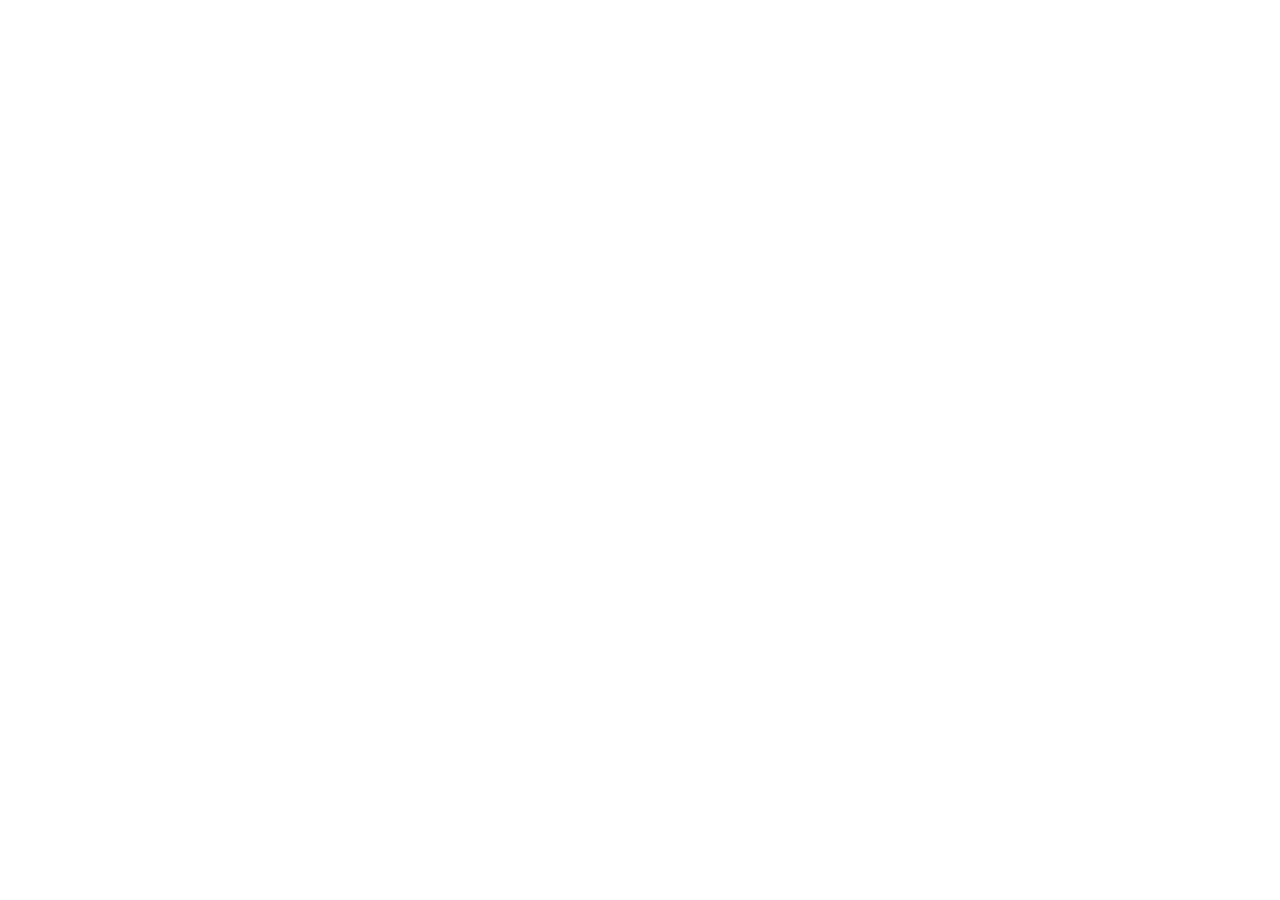
==== commit 2e78b7c1: "UI Update" ====
--- a/advaithHomesClientPortal/index.html
+++ b/advaithHomesClientPortal/index.html
@@ -8,8 +8,8 @@
     <link rel="preconnect" href="https://fonts.googleapis.com" />
     <link rel="preconnect" href="https://fonts.gstatic.com" crossorigin />
     <link href="https://fonts.googleapis.com/css2?family=Inter:wght@400;500;600;700&display=swap" rel="stylesheet" />
-    <script type="module" crossorigin src="./assets/index-CKFre7sL.js"></script>
-    <link rel="stylesheet" crossorigin href="./assets/index-f7VhwRnJ.css">
+    <script type="module" crossorigin src="./assets/index-CqZnYpwk.js"></script>
+    <link rel="stylesheet" crossorigin href="./assets/index-oHqSDNRe.css">
   </head>
   <body>
     <div id="root"></div>
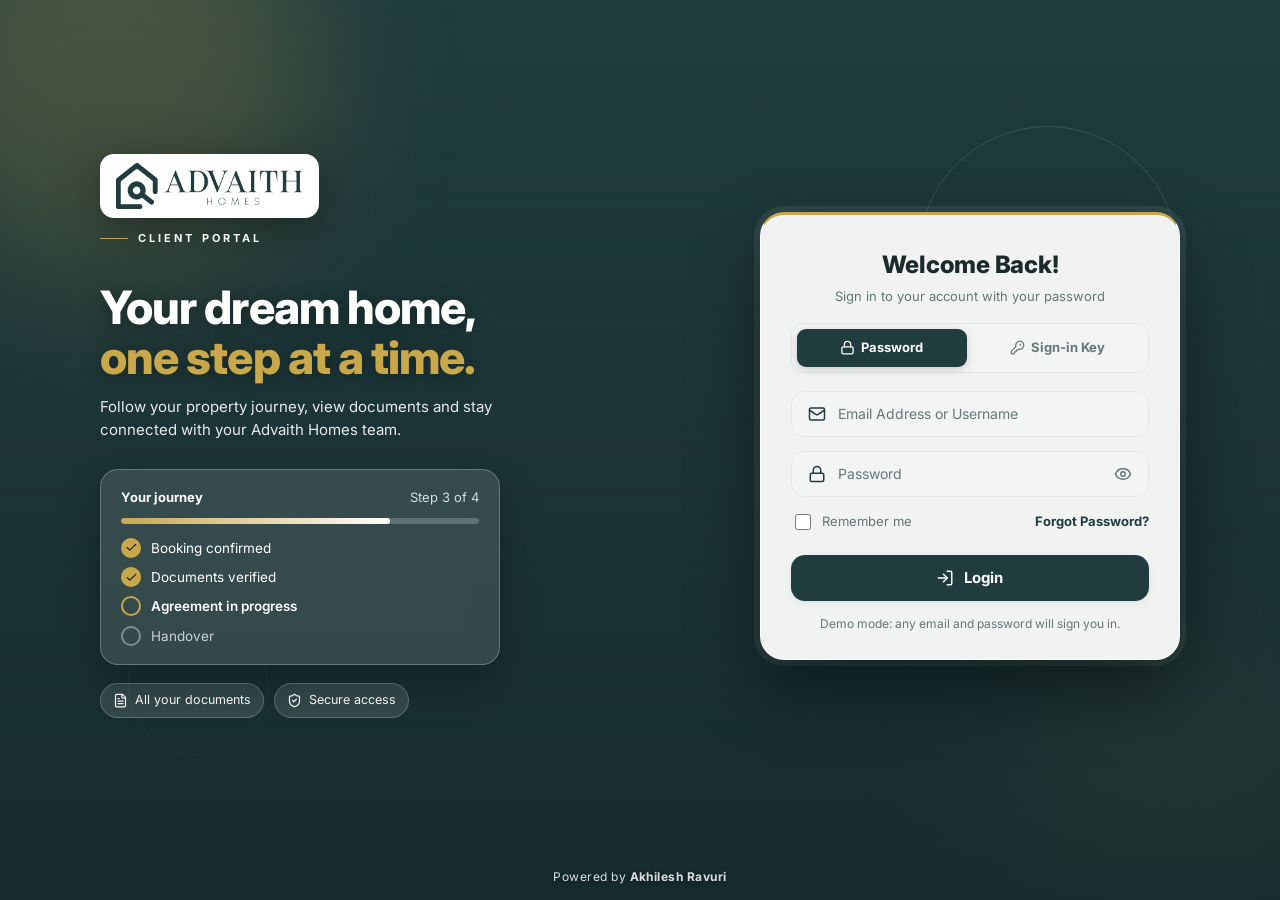
==== commit 17682fd0: "UI Update" ====
--- a/advaithHomesClientPortal/index.html
+++ b/advaithHomesClientPortal/index.html
@@ -8,8 +8,8 @@
     <link rel="preconnect" href="https://fonts.googleapis.com" />
     <link rel="preconnect" href="https://fonts.gstatic.com" crossorigin />
     <link href="https://fonts.googleapis.com/css2?family=Inter:wght@400;500;600;700&display=swap" rel="stylesheet" />
-    <script type="module" crossorigin src="./assets/index-CqZnYpwk.js"></script>
-    <link rel="stylesheet" crossorigin href="./assets/index-oHqSDNRe.css">
+    <script type="module" crossorigin src="./assets/index-F3ldjnZI.js"></script>
+    <link rel="stylesheet" crossorigin href="./assets/index-BOcl-REx.css">
   </head>
   <body>
     <div id="root"></div>
--- a/advaithHomesClientPortal/assets/index-BOcl-REx.css
+++ b/advaithHomesClientPortal/assets/index-BOcl-REx.css
@@ -0,0 +1 @@
+:root{--primary: #203c3e;--primary-dark: #162b2d;--primary-soft: #e6eeee;--primary-border: #cfdcdc;--on-primary: #ffffff;--on-primary-soft: rgba(255, 255, 255, .86);--on-primary-muted: rgba(255, 255, 255, .78);--on-primary-hover: rgba(255, 255, 255, .1);--on-primary-line: rgba(255, 255, 255, .12);--on-primary-glass: rgba(255, 255, 255, .15);--secondary: #c9a84c;--secondary-dark: #b3923a;--secondary-hover: #d6b95f;--secondary-soft: #f6efd9;--secondary-text: #8a6d1c;--accent: var(--secondary);--accent-dark: var(--secondary-dark);--accent-soft: var(--secondary-soft);--bg: #f3f5f5;--surface: #ffffff;--text: #1c2a2b;--muted: #667677;--border: #e2e8e8;--dot-idle: #b3bfc0;--unread-bg: #fbfaf3;--success: #1d7a45;--success-bg: #e1f3e8;--warning: #9a6a12;--warning-bg: #fbf0d6;--info: #25619e;--info-bg: #e2edf9;--danger: #b5372b;--danger-bg: #fae4e1;--neutral: #5b6869;--neutral-bg: #eaeeee;--chat-seen: #7fd3ff;--online: #22c55e;--badge-alert: #e5484d;--note-important-border: #eadba6;--note-critical-bg: #fdf0ee;--note-critical-border: #f1c9c4;--ftype-pdf: #d23a2c;--ftype-pdf-bg: #fde8e6;--ftype-doc: #2a5fb5;--ftype-doc-bg: #e1ecfb;--ftype-img-bg: #e1f3e8;--input-bg: #ffffff;--input-disabled-bg: #f0f3f3;--dropzone-border: #cdd8d8;--dropzone-bg: #fafcfc;--scrim: rgba(15, 30, 32, .55);--login-overlay-top: rgba(32, 60, 62, .3);--login-overlay-bottom: rgba(22, 43, 45, .95);--hero-overlay-strong: rgba(32, 60, 62, .97);--hero-overlay-weak: rgba(32, 60, 62, .55);--radius: 6px;--radius-sm: 6px;--shadow: 0 1px 2px rgba(20, 40, 42, .05), 0 3px 12px rgba(20, 40, 42, .05);--shadow-menu: 0 10px 30px rgba(20, 40, 42, .18);--shadow-lg: 0 20px 50px rgba(10, 25, 26, .25);--shadow-drawer: 0 0 40px rgba(0, 0, 0, .35);--shadow-bottom-nav: 0 -4px 16px rgba(20, 40, 42, .08);--sidebar-w: 252px;--header-h: 64px;--font: "Inter", system-ui, -apple-system, "Segoe UI", Roboto, sans-serif}.portal-tooltip{position:fixed;z-index:99999;pointer-events:none;padding:6px 11px;background:var(--primary-dark, #162b2d);color:#fff;border:1px solid rgba(201,168,76,.45);border-radius:6px;font-size:12px;font-weight:600;line-height:1.35;white-space:nowrap;max-width:320px;overflow:hidden;text-overflow:ellipsis;box-shadow:0 6px 18px #00000047;animation:portal-tooltip-in .14s ease-out;transition:opacity .12s ease}.portal-tooltip.is-below{animation-name:portal-tooltip-below}@keyframes portal-tooltip-in{0%{opacity:0;transform:translateY(4px)}to{opacity:1;transform:translateY(0)}}@keyframes portal-tooltip-below{0%{opacity:0;transform:translateY(-4px)}to{opacity:1;transform:translateY(0)}}*,*:before,*:after{box-sizing:border-box}html,body,#root{min-height:100%}html,body{overflow-x:hidden;max-width:100vw}body{margin:0;font-family:var(--font);background:var(--bg);color:var(--text);font-size:14px;line-height:1.5;-webkit-font-smoothing:antialiased}h1,h2,h3,p,dl,dd,ul,ol{margin:0;padding:0}ul,ol{list-style:none}a{color:inherit;text-decoration:none}button{font:inherit;color:inherit}img{max-width:100%;display:block}:focus-visible{outline:2px solid var(--accent);outline-offset:2px}.muted{color:var(--muted)}.small{font-size:12.5px}small{font-size:12.5px;display:block}.stack{display:flex;flex-direction:column;gap:20px}.row{display:flex;align-items:center;gap:10px}.grow{flex:1;min-width:0}.clamp-1,.clamp-2{display:-webkit-box;-webkit-box-orient:vertical;overflow:hidden}.clamp-1{-webkit-line-clamp:1}.clamp-2{-webkit-line-clamp:2}.sidebar{position:fixed;inset:0 auto 0 0;width:var(--sidebar-w);background:var(--primary);color:var(--on-primary);display:flex;flex-direction:column;z-index:60;transition:transform .25s ease}.logo-chip{background:var(--surface);border-radius:14px;padding:9px 16px;display:flex;justify-content:center;align-items:center;box-shadow:var(--shadow)}.logo-chip img{height:44px;width:auto;max-width:100%;object-fit:contain}.nav{flex:1;padding:12px 10px;display:flex;flex-direction:column;gap:2px;overflow-y:auto}.nav-link{display:flex;align-items:center;gap:12px;padding:11px 14px;border-radius:10px;border:0;background:none;width:100%;text-align:left;cursor:pointer;font-weight:500;color:var(--on-primary-muted)}.nav-link:hover{background:var(--on-primary-hover);color:var(--on-primary)}.nav-link.active{background:var(--accent);color:var(--primary-dark);font-weight:600}.nav-badge{margin-left:auto;background:var(--badge-alert);color:var(--on-primary);border-radius:99px;font-size:11px;font-weight:600;min-width:20px;height:20px;display:inline-grid;place-items:center;padding:0 6px}.scrim{display:none}.app-main{margin-left:var(--sidebar-w);min-height:100vh;display:flex;flex-direction:column;transition:margin .25s ease}.is-collapsed .sidebar{transform:translate(-100%)}.is-collapsed .app-main{margin-left:0}.header{position:sticky;top:0;z-index:40;height:var(--header-h);background:var(--surface);border-bottom:1px solid var(--border);display:flex;align-items:center;gap:10px;padding:0 24px}.header-spacer{flex:1}.bell{position:relative}.dot-badge{position:absolute;top:-2px;right:-2px;background:var(--badge-alert);color:var(--on-primary);border-radius:99px;font-size:10px;font-weight:700;min-width:17px;height:17px;display:grid;place-items:center;padding:0 4px}.app-content{padding:16px;width:100%;max-width:1400px;margin:0 auto;flex:1}.card{background:var(--surface);border-radius:var(--radius);box-shadow:var(--shadow);border:1px solid var(--border)}.panel{padding:20px}.panel-head{display:flex;justify-content:space-between;align-items:center;gap:12px;margin-bottom:14px}.panel-head h2{font-size:16px;font-weight:600;display:flex;align-items:center;gap:8px}.panel-head h2 svg{color:var(--accent)}.link-sm{display:inline-flex;align-items:center;gap:4px;color:var(--primary);font-weight:600;font-size:13px;background:none;border:0;cursor:pointer;padding:0}.link-sm:hover{color:var(--secondary-text)}.btn{display:inline-flex;align-items:center;justify-content:center;gap:8px;padding:10px 18px;border-radius:10px;border:1px solid transparent;font-weight:600;cursor:pointer;transition:background .15s,border-color .15s;white-space:nowrap}.btn:disabled,.btn[aria-disabled=true],.btn.is-disabled{opacity:.55;cursor:not-allowed;pointer-events:none}.btn-primary{background:var(--primary);color:var(--on-primary)}.btn-primary:hover:not(:disabled){background:var(--primary-dark)}.btn-accent{background:var(--accent);color:var(--primary-dark)}.btn-accent:hover{background:var(--secondary-hover)}.btn-light{background:var(--surface);color:var(--primary)}.btn-light:hover{background:var(--accent-soft)}.btn-soft{background:var(--primary-soft);color:var(--primary);border-color:var(--primary-border)}.btn-ghost{background:transparent;border-color:transparent;color:var(--text)}.btn-ghost:hover{background:var(--bg)}.btn-secondary{background:var(--surface);color:var(--text);border:1px solid var(--border)}.btn-secondary:hover:not(:disabled){background:var(--bg)}.btn-outline{background:transparent;border:1.5px solid var(--accent);color:var(--accent)}.btn-outline:hover:not(:disabled){background:var(--accent-soft)}.btn-outline-danger{background:transparent;border:1.5px solid var(--danger);color:var(--danger)}.btn-outline-danger:hover:not(:disabled){background:var(--danger-bg)}.btn-danger{background:var(--danger);color:var(--on-primary)}.btn-danger:hover:not(:disabled){background:var(--danger-dark)}.btn-sm{padding:6px 12px;font-size:13px;min-height:32px}.btn-lg{padding:12px 22px;font-size:15px;min-height:46px}.btn-spinner{animation:spin 1s linear infinite}@keyframes spin{0%{transform:rotate(0)}to{transform:rotate(360deg)}}.btn-block{width:100%}.btn-square{padding:10px 14px}.icon-btn{width:36px;height:36px;border-radius:10px;border:1px solid transparent;background:transparent;display:inline-grid;place-items:center;cursor:pointer;color:var(--primary);position:relative;flex-shrink:0;transition:background .15s,border-color .15s,opacity .15s}.icon-btn.outline{border-color:var(--border)}.icon-btn.outline:hover{border-color:var(--accent)}.icon-btn:hover{background:var(--primary-soft)}.icon-btn.danger{color:var(--danger)}.icon-btn.danger:hover{background:var(--danger-bg)}.icon-btn:disabled,.icon-btn[aria-disabled=true],.icon-btn.is-disabled{opacity:.35;cursor:not-allowed;pointer-events:none}.badge{display:inline-block;padding:3px 11px;border-radius:99px;font-size:12px;font-weight:600;white-space:nowrap}.tone-success{background:var(--success-bg);color:var(--success)}.tone-warning{background:var(--warning-bg);color:var(--warning)}.tone-info{background:var(--info-bg);color:var(--info)}.tone-danger{background:var(--danger-bg);color:var(--danger)}.tone-neutral{background:var(--neutral-bg);color:var(--neutral)}.tone-primary{background:var(--primary-soft);color:var(--primary)}.page-header{display:flex;justify-content:space-between;align-items:flex-start;gap:16px;flex-wrap:wrap}.page-header h1{font-size:22px;font-weight:700;display:flex;align-items:center;gap:10px}.page-header h1 svg{color:var(--accent)}.page-header p{margin-top:2px}.toolbar{display:flex;gap:12px;flex-wrap:wrap}.chips{display:flex;gap:6px;flex-wrap:wrap;padding:6px;background:var(--surface);border:1px solid var(--border);border-radius:8px;box-shadow:var(--shadow);flex:1}.chip{display:inline-flex;align-items:center;justify-content:center;gap:5px;padding:7px 13px;border-radius:6px;border:1px solid transparent;background:transparent;font-size:13px;font-weight:600;color:var(--muted);cursor:pointer;transition:background .15s,color .15s,border-color .15s,box-shadow .15s;white-space:nowrap}.chip:hover{background:var(--bg);color:var(--text)}.chip.active,.chip.on{background:var(--primary);border-color:var(--primary);color:var(--on-primary);box-shadow:0 2px 8px #00000024}.avatar{border-radius:50%;object-fit:cover;flex-shrink:0}.avatar-fallback{display:inline-grid;place-items:center;background:var(--primary-soft);color:var(--primary);font-weight:700}.img-fallback{display:grid;place-items:center;background:var(--primary-soft);color:var(--primary)}.empty{padding:40px 20px;text-align:center;color:var(--muted);display:flex;flex-direction:column;align-items:center;gap:6px}.empty h3{color:var(--text);font-size:16px}.loader{display:flex;flex-direction:column;align-items:center;justify-content:center;gap:14px;color:var(--muted);text-align:center}.loader-section{min-height:45vh;padding:40px 16px}.loader-page{min-height:100vh;background:var(--bg)}.loader-label{font-size:13.5px;font-weight:500;letter-spacing:.01em}.loader-inline{display:inline-flex;align-items:center;min-height:1em}@media (prefers-reduced-motion: reduce){*{transition:none!important}}.table-wrap{overflow-x:auto;-webkit-overflow-scrolling:touch;width:100%}.table{width:100%;border-collapse:collapse;min-width:540px}.table th{text-align:left;font-size:12.5px;font-weight:600;color:var(--muted);padding:14px 16px;border-bottom:1px solid var(--border);white-space:nowrap}.table td{padding:12px 16px;border-bottom:1px solid var(--border);vertical-align:middle}.table tr:last-child td{border-bottom:0}.col-actions{text-align:right}.col-actions .actions{justify-content:flex-end}.cell-file{display:flex;align-items:center;gap:12px;min-width:220px}.cell-file small{max-width:280px}.actions{display:flex;align-items:center;gap:4px;flex-wrap:wrap}.only-mobile,.only-mobile-flex{display:none}.hero{border-radius:var(--radius);padding:36px 32px;color:var(--on-primary);background-image:linear-gradient(135deg,var(--hero-overlay-strong) 40%,var(--hero-overlay-weak)),var(--hero-image, none);background-size:cover;background-position:center right;background-color:var(--primary);display:flex;flex-direction:column;align-items:flex-start;gap:12px;min-height:210px;justify-content:center}.hero h1{font-size:32px;line-height:1.15}.hero h1 small{font-size:20px;font-weight:400;margin-bottom:4px}.hero p{max-width:460px;color:var(--on-primary-soft)}.summary-card{display:flex;align-items:center;gap:12px;padding:14px 16px;transition:border-color .15s}.summary-card:hover{border-color:var(--accent)}.summary-card strong{display:block;font-size:20px;line-height:1.1}.summary-card small{color:var(--muted)}.summary-icon{width:42px;height:42px;border-radius:12px;display:grid;place-items:center;flex-shrink:0}.property{display:flex;gap:14px;align-items:flex-start}.property h3{font-size:17px;margin-bottom:4px}.property p{margin-bottom:2px}.property .badge{margin-top:8px}.property-img{width:120px;height:120px;border-radius:10px;object-fit:cover;flex-shrink:0}.list li{display:flex;align-items:center;gap:12px;padding:10px 0;border-bottom:1px solid var(--border)}.list li:last-child{border-bottom:0}.list strong{display:block;font-weight:600}.two-col{display:grid;grid-template-columns:1.4fr 1fr;gap:20px;align-items:start}.two-col.even{grid-template-columns:1fr 1fr}.timeline{display:flex;flex-direction:column}.tl-item{display:flex;gap:14px;position:relative;padding-bottom:22px;background:none}.tl-item:last-child{padding-bottom:0}.tl-item:before{content:"";position:absolute;left:13px;top:32px;bottom:2px;width:2px;background:var(--border)}.tl-item:last-child:before{display:none}.tl-item.tone-success:before{background:var(--success)}.tl-dot{width:28px;height:28px;border-radius:50%;display:grid;place-items:center;flex-shrink:0;background:var(--bg);border:2px solid var(--border)}.tl-item.tone-success .tl-dot{color:var(--success);background:var(--success-bg);border-color:var(--success)}.tl-item.tone-info .tl-dot{color:var(--info);background:var(--info-bg);border-color:var(--info)}.tl-item.tone-neutral .tl-dot{color:var(--dot-idle);background:var(--bg);border-color:var(--border)}.tl-item.tone-warning .tl-dot{color:var(--warning);background:var(--warning-bg);border-color:var(--warning)}.tl-item.tone-danger .tl-dot{color:var(--danger);background:var(--danger-bg);border-color:var(--danger)}.tl-body{flex:1;display:flex;flex-direction:column;gap:6px;min-width:0;align-items:flex-start}.tl-head{display:flex;justify-content:space-between;align-items:flex-start;gap:10px;width:100%}.tl-head h3{font-size:15px}.tl-note{background:var(--accent-soft);padding:8px 12px;border-radius:var(--radius-sm);font-size:13px}.timeline-compact .tl-item{padding-bottom:14px}.timeline-compact .tl-dot{width:24px;height:24px}.latest{display:flex;gap:14px}.latest-img{width:88px;height:88px;border-radius:10px;object-fit:cover;flex-shrink:0}.latest h3{margin-bottom:4px}.hist-icon{width:34px;height:34px;border-radius:50%;display:grid;place-items:center;flex-shrink:0}.notif-list{overflow:hidden}.notif{display:flex;align-items:center;gap:14px;padding:16px 20px;border-bottom:1px solid var(--border);position:relative}.notif:last-child{border-bottom:0}.notif.unread{background:var(--unread-bg)}.notif-icon{width:46px;height:46px;border-radius:50%;display:grid;place-items:center;flex-shrink:0}.notif-icon.sm{width:34px;height:34px}.notif-body{flex:1;min-width:0;display:flex;flex-direction:column;text-align:left;background:none;border:0;cursor:pointer;padding:0;gap:1px}.notif-body strong{font-size:15px}.notif-body:hover strong{text-decoration:underline}.panel .small.muted{margin-top:12px}.toast-container{position:fixed;top:16px;right:16px;z-index:200;display:flex;flex-direction:column;gap:10px;width:min(380px,calc(100vw - 28px))}.toast{display:flex;gap:10px;align-items:center;background:var(--surface);border-left:5px solid;border-radius:var(--radius-sm);padding:12px 14px;box-shadow:var(--shadow-lg);animation:toast-in .2s ease}@keyframes toast-in{0%{opacity:0;transform:translate(16px)}to{opacity:1;transform:none}}.toast span{flex:1;color:var(--text);font-size:13.5px}.toast button{border:0;background:none;cursor:pointer;color:var(--muted);display:grid;place-items:center}.toast.success{border-color:var(--success)}.toast.success svg{color:var(--success)}.toast.error{border-color:var(--danger)}.toast.error svg{color:var(--danger)}.toast.warning{border-color:var(--warning)}.toast.warning svg{color:var(--warning)}.toast.info{border-color:var(--info)}.toast.info svg{color:var(--info)}@media (max-width: 720px){.toast-container{right:50%;transform:translate(50%);top:10px}}.modal-backdrop{position:fixed;top:0;right:0;bottom:0;left:0;background:var(--scrim);z-index:100;display:grid;place-items:center;padding:16px}.modal{background:var(--surface);border-radius:14px;width:100%;max-width:480px;max-height:92vh;display:flex;flex-direction:column;box-shadow:var(--shadow-lg)}.modal-wide{max-width:860px}.modal-head{display:flex;justify-content:space-between;align-items:center;padding:16px 20px;border-bottom:1px solid var(--border)}.modal-head h2{font-size:17px;overflow-wrap:anywhere}.modal-body{padding:20px;overflow-y:auto}.modal-foot{padding:14px 20px;border-top:1px solid var(--border);display:flex;justify-content:flex-end;gap:10px}.preview-frame{width:100%;height:65vh;border:1px solid var(--border);border-radius:8px}.preview-img{max-height:65vh;margin:0 auto;border-radius:8px}.logo{display:flex;align-items:center}.logo img{width:auto;max-width:100%;object-fit:contain}.logo-text{color:var(--primary);font-weight:700;white-space:nowrap}.logo .logo-text{color:var(--on-primary)}.sidebar-logo{padding:20px 18px 10px;display:flex;flex-direction:column;align-items:flex-start;gap:6px;position:relative}.sidebar-tag{color:var(--on-primary-muted);font-size:12.5px;padding-left:4px}.drawer-close{display:none;position:absolute;top:12px;right:10px;color:var(--on-primary)}.sidebar-foot{border-top:1px solid var(--on-primary-line);margin:0 10px 10px;padding:10px 0}.menu{position:fixed;z-index:120;min-width:170px;background:var(--surface);border:1px solid var(--border);border-radius:6px;box-shadow:var(--shadow-menu);padding:5px;display:flex;flex-direction:column;gap:2px;animation:menu-in .12s cubic-bezier(.16,1,.3,1)}.menu.up{transform-origin:bottom right}@keyframes menu-in{0%{opacity:0;transform:scale(.96)}to{opacity:1;transform:scale(1)}}.menu button,.user-menu a,.user-menu button{display:flex;align-items:center;gap:9px;padding:8px 12px;border:0;background:none;border-radius:6px;cursor:pointer;text-align:left;width:100%;color:var(--text);font-weight:500;font-size:13px}.menu button:hover,.user-menu a:hover,.user-menu button:hover{background:var(--bg)}.menu button.danger{color:var(--danger)}.user-wrap{position:relative}.user-menu{position:absolute;right:0;top:calc(100% + 6px);min-width:170px;background:var(--surface);border:1px solid var(--border);border-radius:10px;box-shadow:var(--shadow-menu);padding:6px;z-index:60;color:var(--text)}.header-user{display:flex;align-items:center;gap:8px;padding:4px 8px 4px 4px;border-radius:99px;font-weight:600;background:none;border:0;cursor:pointer;color:inherit}.header-user:hover{background:var(--bg)}.header-logo{display:none;align-items:center;gap:10px;color:var(--on-primary);font-weight:600;font-size:13px}.ftype{width:38px;height:38px;border-radius:9px;display:inline-grid;place-items:center;font-size:10px;font-weight:800;letter-spacing:.02em;flex-shrink:0}.ftype-pdf{background:var(--ftype-pdf-bg);color:var(--ftype-pdf)}.ftype-doc{background:var(--ftype-doc-bg);color:var(--ftype-doc)}.ftype-img{background:var(--ftype-img-bg);color:var(--success)}.ftype-file{background:var(--neutral-bg);color:var(--neutral)}.pagination{display:flex;justify-content:space-between;align-items:center;gap:12px;flex-wrap:wrap;padding-top:4px}.pagination-info{margin-right:auto}.pagination-btns{display:flex;align-items:center;gap:6px;flex-wrap:wrap;margin-left:auto}.pagination button{min-width:36px;height:36px;padding:0 10px;border-radius:6px;border:1px solid var(--border);background:var(--surface);cursor:pointer;display:inline-flex;align-items:center;justify-content:center;gap:4px;font-weight:600;font-size:13px;transition:border-color .15s,background .15s}.pagination button:hover:not(:disabled):not(.active){border-color:var(--primary);background:var(--bg)}.pagination button.active{background:var(--primary);border-color:var(--primary);color:var(--on-primary)}.pagination button:disabled{opacity:.45;cursor:default}.summary-grid{display:grid;grid-template-columns:repeat(4,1fr);gap:14px}.dash-grid{display:grid;grid-template-columns:1fr 1.35fr;gap:20px;align-items:stretch}.stepper-wrap{display:none}.property .btn{margin-top:12px;display:flex;width:fit-content}.stepper{display:flex;overflow-x:auto;padding-bottom:4px;scrollbar-width:none;-ms-overflow-style:none}.stepper::-webkit-scrollbar{display:none}.step{flex:1 0 78px;display:flex;flex-direction:column;align-items:center;gap:8px;text-align:center;position:relative;color:var(--muted);background:none}.step:before{content:"";position:absolute;top:13px;right:50%;width:100%;height:2px;background:var(--border)}.step:first-child:before{display:none}.step.tone-success:before,.step.tone-info:before{background:var(--success)}.step-dot{position:relative;z-index:1;width:28px;height:28px;border-radius:50%;display:grid;place-items:center;background:var(--bg);border:2px solid var(--border)}.step.tone-success .step-dot{color:var(--success);background:var(--success-bg);border-color:var(--success)}.step.tone-info .step-dot{color:var(--info);background:var(--info-bg);border-color:var(--info)}.step.tone-neutral .step-dot{color:var(--dot-idle);background:var(--bg);border-color:var(--border)}.step.tone-warning .step-dot{color:var(--warning);background:var(--warning-bg);border-color:var(--warning)}.step.tone-danger .step-dot{color:var(--danger);background:var(--danger-bg);border-color:var(--danger)}.step.tone-success small,.step.tone-info small{color:var(--text);font-weight:500}.notes-list{display:flex;flex-direction:column;gap:12px}.note-card{display:flex;gap:14px;padding:16px 18px;align-items:flex-start}.note-card.priority-important{background:var(--accent-soft);border-color:var(--note-important-border)}.note-card.priority-critical{background:var(--note-critical-bg);border-color:var(--note-critical-border)}.note-icon{width:38px;height:38px;border-radius:50%;display:grid;place-items:center;flex-shrink:0}.note-main{flex:1;min-width:0;display:flex;flex-direction:column;gap:4px;align-items:flex-start}.note-main h3{font-size:15px}.note-side{display:flex;flex-direction:column;align-items:flex-end;gap:4px;text-align:right;flex-shrink:0}.note-card.compact{padding:12px 14px}.notif-meta{text-align:right;display:flex;flex-direction:column;gap:4px;align-items:flex-end}.notif-meta small{display:flex;align-items:center;gap:8px}.unread-dot{width:8px;height:8px;background:var(--badge-alert);border-radius:50%;display:inline-block}.chev{color:var(--muted);flex-shrink:0}body{background:radial-gradient(900px 500px at 105% -10%,color-mix(in srgb,var(--primary) 16%,transparent),transparent 65%),radial-gradient(800px 480px at -10% 110%,color-mix(in srgb,var(--primary) 12%,transparent),transparent 65%),url("data:image/svg+xml,%3Csvg xmlns='http://www.w3.org/2000/svg' width='760' height='460' viewBox='0 0 760 460' fill='none' stroke='%23c9a84c' stroke-opacity='.22' stroke-width='1.6' stroke-linecap='round' stroke-linejoin='round'%3E%3Cpath d='M20 420h720'/%3E%3Cpath d='M120 420V250h300v170'/%3E%3Cpath d='M100 250h340M140 250V222h260v28'/%3E%3Cpath d='M300 222V150h250v270'/%3E%3Cpath d='M280 150h290'/%3E%3Cpath d='M330 185h80v50h-80zM440 185h80v50h-80z'/%3E%3Cpath d='M370 185v50M480 185v50'/%3E%3Cpath d='M150 285h90v60h-90zM260 285h90v60h-90z'/%3E%3Cpath d='M195 285v60M305 285v60'/%3E%3Cpath d='M420 420V300h100v120'/%3E%3Cpath d='M470 300v120'/%3E%3Cpath d='M620 420v-90M620 370c-40-10-60-40-55-75 35 8 55 35 55 75zM620 350c35-10 55-38 52-70-32 6-52 32-52 70z'/%3E%3Cpath d='M120 420v-14h60v14M140 406v-14h40v14'/%3E%3Cpath d='M60 90h120M60 106h80M600 60h110M620 76h70'/%3E%3C/svg%3E") right 24px bottom 0 / min(760px,62vw) no-repeat,url("data:image/svg+xml,%3Csvg xmlns='http://www.w3.org/2000/svg' width='1600' height='900' viewBox='0 0 1600 900' preserveAspectRatio='xMidYMid slice' fill='none' stroke='%23c9a84c' stroke-opacity='.10' stroke-width='1.3' stroke-linecap='round'%3E%3Cpath d='M-20 140C240 60 420 260 700 170S1180 40 1640 190'/%3E%3Cpath d='M-30 330C180 260 380 430 620 350S1060 230 1300 330 1560 300 1650 360'/%3E%3Cpath d='M-20 560C260 480 360 700 640 620S980 470 1250 580 1520 700 1650 610'/%3E%3Cpath d='M-30 780C200 720 460 900 760 810S1180 700 1650 830'/%3E%3Cpath d='M120 -20C200 220 80 420 260 560S330 800 280 920'/%3E%3Cpath d='M820 -20C720 180 940 340 860 520S1000 760 940 920'/%3E%3Cpath d='M1380 -20C1300 160 1500 330 1420 520S1540 760 1470 920'/%3E%3Cpath d='M300 40L520 300M980 120L1180 380M1180 560L1420 760M60 640L250 860'/%3E%3C/svg%3E") center / cover no-repeat,var(--bg);background-attachment:fixed}.sidebar{background:radial-gradient(420px 260px at 0% 0%,color-mix(in srgb,var(--accent, #c9a84c) 22%,transparent),transparent 70%),radial-gradient(320px 240px at 100% 100%,color-mix(in srgb,var(--accent, #c9a84c) 14%,transparent),transparent 70%),linear-gradient(180deg,var(--primary) 0%,var(--primary-dark) 100%);border-right:1px solid color-mix(in srgb,var(--accent, #c9a84c) 35%,transparent);box-shadow:4px 0 24px #0000002e}.sidebar:before{content:"";position:absolute;left:0;right:0;bottom:0;height:200px;pointer-events:none;background:url("data:image/svg+xml,%3Csvg xmlns='http://www.w3.org/2000/svg' width='280' height='200' viewBox='0 0 280 200' fill='none' stroke='%23ffffff' stroke-opacity='.16' stroke-width='1.4' stroke-linecap='round' stroke-linejoin='round'%3E%3Cpath d='M0 190h280'/%3E%3Cpath d='M20 190v-70h70v70M12 120h86M35 190v-26h22v26M30 140h12v10H30zM66 140h12v10H66z'/%3E%3Cpath d='M110 190V90l45-34 45 34v100M98 94l57-42 57 42M140 190v-40h30v40M125 110h20v20h-20zM165 110h20v20h-20z'/%3E%3Cpath d='M215 190v-56h55v56M208 134h69M232 190v-22h18v22'/%3E%3C/svg%3E") center bottom / 100% auto no-repeat;opacity:.9}.sidebar .nav-link,.sidebar .nav{transition:background .15s,color .15s,box-shadow .15s}.sidebar .nav-link.active,.sidebar .nav.on{box-shadow:0 6px 16px #00000047,inset 3px 0 #ffffff8c}.sidebar:after{content:"";position:absolute;top:0;right:0;bottom:0;left:0;pointer-events:none;background:url("data:image/svg+xml,%3Csvg xmlns='http://www.w3.org/2000/svg' width='300' height='900' viewBox='0 0 300 900' preserveAspectRatio='xMidYMid slice' fill='none' stroke='%23ffffff' stroke-opacity='.07' stroke-width='1.2' stroke-linecap='round'%3E%3Cpath d='M-10 80C90 40 160 140 310 90'/%3E%3Cpath d='M-10 220C70 180 190 300 310 230'/%3E%3Cpath d='M-10 400C110 350 140 480 310 420'/%3E%3Cpath d='M-10 560C60 520 200 620 310 570'/%3E%3Cpath d='M-10 700C100 660 180 760 310 710'/%3E%3Cpath d='M40 -10C100 160 -10 300 70 460S30 700 90 910'/%3E%3Cpath d='M230 -10C170 140 280 320 200 480S270 720 210 910'/%3E%3Cpath d='M20 300L140 180M160 640L290 520'/%3E%3C/svg%3E") center / cover no-repeat}.tl-item{padding-bottom:26px}.tl-dot{width:32px;height:32px;box-shadow:0 0 0 4px var(--surface);transition:transform .2s,box-shadow .2s}.tl-item:before{left:15px;top:36px;width:3px;border-radius:3px}.tl-item.tone-success:before{background:linear-gradient(180deg,var(--success),color-mix(in srgb,var(--success) 55%,var(--info)))}.tl-item.tone-success .tl-dot{background:var(--success);border-color:var(--success);color:var(--on-primary);box-shadow:0 0 0 4px var(--surface),0 4px 10px color-mix(in srgb,var(--success) 40%,transparent)}.tl-item.tone-info .tl-dot{background:var(--surface);border-width:3px;animation:tl-pulse 2s ease-out infinite}.tl-item.tone-neutral .tl-dot{border-style:dashed}.tl-item.tone-neutral .tl-head h3{color:var(--muted)}.tl-item:hover .tl-dot{transform:scale(1.08)}.tl-item.tone-info .tl-body{padding:10px 14px;margin-top:-6px;border-radius:12px;background:color-mix(in srgb,var(--info) 7%,var(--surface));border:1px solid color-mix(in srgb,var(--info) 22%,transparent)}.timeline-compact .tl-item:before{left:11px;top:28px}@keyframes tl-pulse{0%{box-shadow:0 0 0 4px var(--surface),0 0 0 4px color-mix(in srgb,var(--info) 45%,transparent)}to{box-shadow:0 0 0 4px var(--surface),0 0 0 14px transparent}}@media (prefers-reduced-motion: reduce){.tl-item.tone-info .tl-dot{animation:none}}@media (max-width: 720px){.progress-page .tl-item:before{left:15px;top:34px}.progress-page .tl-dot{width:32px;height:32px}}.loader-house{position:relative;width:74px;height:74px;display:grid;place-items:center;color:var(--primary)}.loader-house svg{width:30px;height:30px;animation:loader-bob 1.8s ease-in-out infinite}.loader-ring{position:absolute;top:0;right:0;bottom:0;left:0;border-radius:50%;border:3px solid color-mix(in srgb,var(--primary) 14%,transparent);border-top-color:var(--primary);border-right-color:color-mix(in srgb,var(--primary) 45%,transparent);animation:loader-spin 1.1s linear infinite}.loader-ring-2{top:-9px;right:-9px;bottom:-9px;left:-9px;border-width:2px;border-top-color:transparent;border-right-color:transparent;border-bottom-color:color-mix(in srgb,var(--primary) 55%,transparent);animation:loader-spin 2.2s linear infinite reverse}.loader-house:before{content:"";position:absolute;top:8px;right:8px;bottom:8px;left:8px;border-radius:50%;background:color-mix(in srgb,var(--primary) 10%,transparent);animation:loader-halo 1.8s ease-in-out infinite}.loader-label{color:var(--text)}.loader-dots{display:inline-flex;gap:5px;margin-top:-6px}.loader-dots i{width:6px;height:6px;border-radius:50%;background:var(--primary);opacity:.3;animation:loader-dot 1.2s ease-in-out infinite}.loader-dots i:nth-child(2){animation-delay:.2s}.loader-dots i:nth-child(3){animation-delay:.4s}.loader-page .loader-house{width:88px;height:88px}.loader-page .loader-house svg{width:36px;height:36px}@keyframes loader-spin{to{transform:rotate(360deg)}}@keyframes loader-bob{50%{transform:translateY(-3px)}}@keyframes loader-halo{50%{transform:scale(1.12);opacity:.6}}@keyframes loader-dot{50%{opacity:1;transform:translateY(-3px)}}@media (prefers-reduced-motion: reduce){.loader-house svg,.loader-house:before,.loader-dots i{animation:none}.loader-ring{animation-duration:3s}}.net-banner{position:fixed;top:0;left:0;right:0;z-index:9999;display:flex;align-items:center;justify-content:center;gap:8px;padding:10px 16px;font-size:13.5px;font-weight:600;text-align:center;color:#fff;box-shadow:0 6px 20px #0003;animation:net-in .3s ease-out}.net-off{background:#c0392b}.net-on{background:#1e8e5a}@keyframes net-in{0%{transform:translateY(-100%)}to{transform:none}}*{scrollbar-width:thin;scrollbar-color:var(--scrollbar, #cfd9d9) transparent}::-webkit-scrollbar{width:5px;height:5px}::-webkit-scrollbar-track{background:transparent}::-webkit-scrollbar-thumb{background:var(--scrollbar, #cfd9d9);border-radius:999px}::-webkit-scrollbar-thumb:hover{background:var(--muted, #667677)}::-webkit-scrollbar-button{display:none}.punit-grid{display:grid;grid-template-columns:repeat(auto-fill,minmax(min(100%,300px),1fr));gap:20px;margin-top:14px}.punit-card{position:relative;display:flex;flex-direction:column;text-align:left;padding:0;border-radius:6px;border:1.5px solid var(--border);background:var(--surface);overflow:hidden;cursor:pointer;font:inherit;color:var(--text);box-shadow:0 6px 20px #10181c0f;transition:transform .22s ease,box-shadow .22s ease,border-color .22s ease}.punit-card:hover{transform:translateY(-3px);box-shadow:0 14px 32px #10181c1f;border-color:color-mix(in srgb,var(--primary) 55%,var(--border))}.punit-card.on{border-color:var(--primary);box-shadow:0 0 0 3px color-mix(in srgb,var(--primary) 24%,transparent),0 14px 32px #10181c1f}.punit-card.rejected{border-color:color-mix(in srgb,var(--danger, #b5372b) 42%,var(--border));background:linear-gradient(180deg,var(--surface) 0%,color-mix(in srgb,var(--danger-bg, #fae4e1) 28%,var(--surface)) 100%)}.punit-card.rejected.on{border-color:var(--danger, #b5372b);box-shadow:0 0 0 3px color-mix(in srgb,var(--danger, #b5372b) 24%,transparent),0 14px 32px #b5372b24}.punit-media{position:relative;width:100%;height:184px;overflow:hidden;background:var(--bg)}.punit-media .punit-img{width:100%;height:100%;object-fit:cover;display:block;transition:transform .45s ease}.punit-card:hover .punit-media .punit-img{transform:scale(1.05)}.punit-placeholder{display:grid;place-items:center;color:var(--muted)}.punit-media:after{content:"";position:absolute;top:0;right:0;bottom:0;left:0;background:linear-gradient(180deg,#0c14166b,#0c14162e 45%,#0c14169e);pointer-events:none}.punit-badges{position:absolute;top:12px;left:12px;right:12px;z-index:2;display:flex;justify-content:space-between;align-items:center;gap:8px}.punit-type{padding:4px 11px;border-radius:999px;font-size:11px;font-weight:700;letter-spacing:.02em;background:#ffffffeb;color:#1c2a2b;-webkit-backdrop-filter:blur(8px);backdrop-filter:blur(8px);box-shadow:0 2px 10px #0000002e}.punit-stage-pill{position:absolute;left:50%;top:56%;transform:translate(-50%,-50%);z-index:2;display:inline-flex;align-items:center;gap:10px;max-width:calc(100% - 28px);padding:8px 16px;border-radius:999px;background:#101a1cd1;color:#fff;border:1px solid rgba(255,255,255,.28);backdrop-filter:blur(12px);-webkit-backdrop-filter:blur(12px);box-shadow:0 10px 26px #00000059}.punit-stage-pill div{min-width:0;text-align:left}.punit-stage-pill small{display:block;font-size:9.5px;font-weight:700;text-transform:uppercase;letter-spacing:.1em;color:#e6c66e;line-height:1.1}.punit-stage-pill b{display:block;font-size:13px;font-weight:700;color:#fff;white-space:nowrap;overflow:hidden;text-overflow:ellipsis;line-height:1.3}.punit-stage-dot{width:9px;height:9px;border-radius:50%;flex-shrink:0;background:#4ade80;box-shadow:0 0 0 4px #4ade8040}.punit-stage-pill.rejected{background:#801814e0;border-color:#ffbeb973}.punit-stage-pill.rejected small{color:#ffcdd2}.punit-stage-pill.rejected .punit-stage-dot{background:#ff8a80;box-shadow:0 0 0 4px #ff8a8047}.punit-body{padding:16px 18px;display:flex;flex-direction:column;gap:12px;flex:1}.punit-top{display:flex;justify-content:space-between;align-items:flex-start;gap:10px}.punit-heading{min-width:0;flex:1}.punit-name{display:block;font-size:16.5px;font-weight:800;letter-spacing:-.01em;line-height:1.3;color:var(--text)}.punit-addr{display:inline-flex;align-items:center;gap:5px;color:var(--muted);font-size:12.5px;margin-top:4px}.punit-reject-note{margin:0;padding:8px 10px;border-radius:6px;font-size:12px;line-height:1.4;background:var(--danger-bg, #fae4e1);color:var(--danger, #b5372b);border:1px solid color-mix(in srgb,var(--danger, #b5372b) 25%,transparent);display:flex;align-items:flex-start;gap:7px}.punit-reject-note svg{flex:none;margin-top:2px}.punit-reject-note span{display:-webkit-box;-webkit-line-clamp:2;-webkit-box-orient:vertical;overflow:hidden}.punit-foot{margin-top:auto;padding-top:10px;border-top:1px solid var(--border);display:flex;flex-direction:column;gap:8px}.punit-steps{display:flex;gap:5px;height:7px}.punit-step{flex:1;border-radius:999px;background:var(--border);transition:background .25s ease}.punit-step.Completed{background:var(--success, #1d7a45)}.punit-step.InProgress{background:var(--primary)}.punit-step.OnHold,.punit-step.RequiresAction{background:var(--warning, #9a6a12)}.punit-step.Rejected{background:var(--danger, #b5372b)}.punit-meta{display:flex;justify-content:space-between;align-items:center;gap:8px;font-size:12.5px}.punit-meta b{font-weight:700;color:var(--text);white-space:nowrap}.punit-meta span{color:var(--muted);font-weight:500;white-space:nowrap}.punit-card.rejected .punit-meta b{color:var(--danger, #b5372b)}.punit-reject-banner{margin-bottom:12px;padding:11px 14px;border-radius:6px;border:1px solid color-mix(in srgb,var(--danger, #b5372b) 35%,transparent);background:var(--danger-bg, #fae4e1);color:var(--danger, #b5372b);display:flex;align-items:center;gap:10px;font-size:13.5px}.bar.bar-rejected>i{background:var(--danger, #b5372b)}.dot.Rejected{background:var(--danger, #b5372b)}.modal.xl{max-width:960px;width:calc(100vw - 32px)}.rte-xl .rte .ck.ck-editor__main>.ck-editor__editable{min-height:420px;max-height:680px;font-size:15px;line-height:1.65;padding:14px 18px}.punit-owners{display:flex;align-items:center;gap:6px;flex-wrap:wrap}.punit-owners-label{display:inline-flex;align-items:center;gap:4px;font-size:11.5px;font-weight:600;color:var(--muted)}.punit-owner-chip{display:inline-flex;align-items:center;gap:5px;padding:3px 9px;border-radius:999px;border:1px solid var(--border);background:var(--bg);color:var(--text);font:inherit;font-size:11.5px;font-weight:600;cursor:pointer;transition:border-color .15s,background .15s}.punit-owner-chip:hover{border-color:var(--primary);background:var(--primary-soft, rgba(201,168,76,.15))}.punit-owner-chip small{color:var(--muted);font-weight:500}.punit-shared-pill{display:inline-flex;align-items:center;gap:4px;padding:3px 8px;border-radius:999px;font-size:11px;font-weight:600;background:var(--primary-soft, rgba(201,168,76,.15));color:var(--primary);white-space:nowrap}.punit-dossier{padding:14px 18px;border-radius:6px;background:var(--bg);border:1px solid var(--border);font-size:14px;line-height:1.65;width:100%;max-width:100%;box-sizing:border-box;min-width:0;overflow-wrap:break-word;word-break:break-word}.punit-dossier h2,.punit-dossier h3{margin:12px 0 6px;color:var(--text);overflow-wrap:break-word;word-break:break-word}.punit-dossier h2:first-child,.punit-dossier h3:first-child{margin-top:0}.punit-dossier ul,.punit-dossier ol{padding-left:20px;margin:10px 0}.punit-dossier li{margin-bottom:5px;overflow-wrap:break-word;word-break:break-word}.punit-dossier .table-wrap{width:100%;max-width:100%;overflow-x:auto;-webkit-overflow-scrolling:touch;margin:12px 0;border-radius:6px}.punit-dossier table{width:100%;min-width:460px;border-collapse:collapse;background:var(--surface);border-radius:6px}.punit-dossier th,.punit-dossier td{padding:9px 12px;border:1px solid var(--border);text-align:left;font-size:13px;white-space:nowrap}.punit-dossier th{background:var(--primary-soft, rgba(201,168,76,.15));font-weight:700}.punit-dossier blockquote{margin:10px 0;padding:8px 14px;border-left:3px solid var(--primary);background:var(--surface);border-radius:0 6px 6px 0;color:var(--muted);overflow-wrap:break-word;word-break:break-word}.punit-card.on-hold{border-color:color-mix(in srgb,var(--warning, #9a6a12) 42%,var(--border));background:linear-gradient(180deg,var(--surface) 0%,color-mix(in srgb,var(--warning-bg, #fdf3d8) 32%,var(--surface)) 100%)}.punit-stage-pill.on-hold{background:#764e0ce0;border-color:#ffe09673}.punit-stage-pill.on-hold small{color:#ffe082}.punit-stage-pill.on-hold .punit-stage-dot{background:#ffb74d;box-shadow:0 0 0 4px #ffb74d47}.punit-reject-note.hold,.punit-reject-banner.hold{background:var(--warning-bg, #fdf3d8);color:var(--warning, #9a6a12);border-color:color-mix(in srgb,var(--warning, #9a6a12) 30%,transparent)}.punit-my-decision{display:flex;flex-direction:column;gap:12px}.punit-my-decision-top{display:flex;justify-content:space-between;align-items:center;gap:12px;flex-wrap:wrap}.punit-decision-btns{display:flex;align-items:center;gap:8px;flex-wrap:wrap}.punit-dec-btn{display:inline-flex;align-items:center;gap:6px;padding:7px 13px;border-radius:999px;border:1.5px solid var(--border);background:var(--surface);color:var(--text);font:inherit;font-size:12.5px;font-weight:700;cursor:pointer;transition:all .15s ease}.punit-dec-btn.ok.active,.punit-dec-btn.ok:hover{border-color:var(--success, #1d7a45);background:color-mix(in srgb,var(--success, #1d7a45) 14%,var(--surface));color:var(--success, #1d7a45)}.punit-dec-btn.hold.active,.punit-dec-btn.hold:hover{border-color:var(--warning, #9a6a12);background:color-mix(in srgb,var(--warning, #9a6a12) 15%,var(--surface));color:var(--warning, #9a6a12)}.punit-dec-btn.reject.active,.punit-dec-btn.reject:hover{border-color:var(--danger, #b5372b);background:color-mix(in srgb,var(--danger, #b5372b) 14%,var(--surface));color:var(--danger, #b5372b)}.punit-my-note-row{display:flex;gap:10px;align-items:center;flex-wrap:wrap}.punit-my-note-row .inp{flex:1;min-width:220px;padding:9px 12px;border-radius:6px;border:1px solid var(--border);background:var(--bg);font:inherit;font-size:13.5px;color:var(--text)}.punit-open-cta{display:flex;align-items:center;justify-content:space-between;gap:6px;padding-top:8px;margin-top:2px;border-top:1px dashed var(--border);font-size:12.5px;font-weight:700;color:var(--primary)}.punit-card:hover .punit-open-cta svg{transform:translate(3px)}.punit-open-cta svg{transition:transform .18s ease}.punit-inside-topbar{display:flex;align-items:center;justify-content:space-between;gap:12px;flex-wrap:wrap;padding:10px 14px;border-radius:6px;background:var(--surface);border:1px solid var(--border);box-shadow:var(--shadow)}.punit-inside-nav-left,.punit-inside-nav-right{display:flex;align-items:center;gap:8px;flex-wrap:wrap}.punit-breadcrumb-sep{color:var(--muted);font-weight:500}.punit-breadcrumb-cur{font-size:14px;font-weight:700;color:var(--text)}.punit-hero-card{display:grid;grid-template-columns:minmax(0,320px) minmax(0,1fr);gap:20px;padding:18px;border-radius:6px;align-items:center}.punit-hero-card.rejected{border-color:color-mix(in srgb,var(--danger, #b5372b) 42%,var(--border));background:linear-gradient(180deg,var(--surface) 0%,color-mix(in srgb,var(--danger-bg, #fae4e1) 24%,var(--surface)) 100%)}.punit-hero-card.on-hold{border-color:color-mix(in srgb,var(--warning, #9a6a12) 42%,var(--border));background:linear-gradient(180deg,var(--surface) 0%,color-mix(in srgb,var(--warning-bg, #fdf3d8) 28%,var(--surface)) 100%)}.punit-hero-media{position:relative;border-radius:6px;overflow:hidden;width:100%;height:215px;max-height:215px;background:var(--bg)}.punit-hero-img{width:100%;height:215px;max-height:215px;object-fit:cover;display:block}.punit-hero-media:after{content:"";position:absolute;top:0;right:0;bottom:0;left:0;background:linear-gradient(180deg,#0c141666,#0c141626 45%,#0c14169e);pointer-events:none}.punit-hero-info{display:flex;flex-direction:column;justify-content:space-between;gap:14px;min-width:0}.punit-hero-head{display:flex;justify-content:space-between;align-items:flex-start;gap:12px;flex-wrap:wrap}.punit-id-tag{display:inline-block;font-size:11px;font-weight:700;text-transform:uppercase;letter-spacing:.06em;color:var(--muted);margin-bottom:3px}.punit-hero-head h1,.punit-hero-head h2{margin:0;font-size:22px;font-weight:800;line-height:1.25}.punit-hero-addr{display:inline-flex;align-items:center;gap:5px;margin:5px 0 0;color:var(--muted);font-size:13.5px}.punit-hero-progress{display:flex;flex-direction:column;gap:9px;padding-top:12px;border-top:1px solid var(--border)}.punit-stage-chips{display:flex;flex-wrap:wrap;gap:6px;margin-top:2px}.punit-mini-stage{font-size:11.5px;padding:4px 9px;border-radius:6px;border:1px solid var(--border);background:var(--bg);color:var(--muted)}.punit-mini-stage b{color:var(--text)}.punit-mini-stage.st-Completed{border-color:color-mix(in srgb,var(--success, #1d7a45) 35%,var(--border));background:color-mix(in srgb,var(--success-bg, #e1f3e8) 60%,var(--surface));color:var(--success, #1d7a45)}.punit-mini-stage.st-InProgress{border-color:color-mix(in srgb,var(--primary) 45%,var(--border));background:color-mix(in srgb,var(--primary-soft) 65%,var(--surface))}.punit-mini-stage.st-Rejected{border-color:color-mix(in srgb,var(--danger, #b5372b) 40%,var(--border));background:color-mix(in srgb,var(--danger-bg, #fae4e1) 60%,var(--surface));color:var(--danger, #b5372b)}@media (max-width: 860px){.punit-hero-card{grid-template-columns:1fr}.punit-hero-media,.punit-hero-img{min-height:200px;max-height:240px}}.bnotify-bar{display:flex;align-items:center;justify-content:space-between;gap:14px;flex-wrap:wrap;padding:14px 18px}.bnotify-info{display:flex;align-items:center;gap:12px;min-width:0;flex:1}.bnotify-icon{width:40px;height:40px;border-radius:6px;display:grid;place-items:center;flex-shrink:0;background:var(--neutral-bg, #eaeeee);color:var(--muted)}.bnotify-icon.on{background:var(--success-bg, #e1f3e8);color:var(--success, #1d7a45)}.bnotify-title-row,.bnotify-actions{display:flex;align-items:center;gap:8px;flex-wrap:wrap}.site-down-screen{min-height:100vh;width:100%;display:grid;place-items:center;padding:24px 16px;background:radial-gradient(800px 450px at 15% 15%,rgba(201,168,76,.18),transparent 70%),radial-gradient(700px 420px at 85% 85%,rgba(32,60,62,.22),transparent 70%),linear-gradient(155deg,#122325,#1d3638 55%,#162b2d);color:#fff}.site-down-card{width:100%;max-width:580px;padding:36px 34px;border-radius:6px;background:#fffffff7;color:var(--text, #1c2a2b);border:1.5px solid rgba(201,168,76,.45);box-shadow:0 24px 60px #00000061;display:flex;flex-direction:column;align-items:center;text-align:center;gap:16px}.site-down-brand{display:inline-flex;align-items:center;gap:10px;font-weight:800;font-size:15px;color:var(--primary, #203c3e)}.site-down-logo{width:38px;height:38px;border-radius:6px;background:var(--primary, #203c3e);color:#e6c66e;display:grid;place-items:center}.site-down-pill{display:inline-flex;align-items:center;gap:6px;padding:5px 12px;border-radius:6px;background:var(--warning-bg, #fbf0d6);color:var(--warning, #9a6a12);font-size:12px;font-weight:700;text-transform:uppercase;letter-spacing:.06em}.site-down-card h1{margin:0;font-size:24px;font-weight:800;line-height:1.25;color:var(--text, #1c2a2b)}.site-down-msg{margin:0;font-size:14.5px;line-height:1.65;color:var(--muted, #5c6c6d);max-width:480px}.site-down-eta{display:inline-flex;align-items:center;gap:8px;padding:10px 16px;border-radius:6px;background:var(--primary-soft, #e6eeee);color:var(--primary, #203c3e);font-size:13.5px}.site-down-actions{margin-top:4px}.site-down-contact{width:100%;margin-top:8px;padding-top:16px;border-top:1px solid var(--border, #e2e8e8);display:flex;flex-direction:column;align-items:center;gap:8px;font-size:13px;color:var(--muted)}.site-down-contact>div{display:flex;flex-wrap:wrap;justify-content:center;gap:16px}.site-down-contact a{display:inline-flex;align-items:center;gap:6px;font-weight:600;color:var(--primary, #203c3e)}.spin{animation:loader-spin 1s linear infinite}.punit-card.accepted{border-color:color-mix(in srgb,var(--success, #1d7a45) 42%,var(--border));background:linear-gradient(180deg,var(--surface) 0%,color-mix(in srgb,var(--success-bg, #e1f3e8) 26%,var(--surface)) 100%)}.punit-hero-card.accepted{border-color:color-mix(in srgb,var(--success, #1d7a45) 42%,var(--border));background:linear-gradient(180deg,var(--surface) 0%,color-mix(in srgb,var(--success-bg, #e1f3e8) 24%,var(--surface)) 100%)}.punit-stage-pill.accepted{background:#1c6c38e0;border-color:#ffffff47}.punit-stage-pill.accepted .punit-stage-dot{background:#a4f4c0}.punit-reject-note.accepted,.punit-reject-banner.accepted{color:var(--success, #1d7a45);background:color-mix(in srgb,var(--success-bg, #e1f3e8) 75%,var(--surface));border-color:color-mix(in srgb,var(--success, #1d7a45) 28%,transparent)}.punit-reject-note.custom,.punit-reject-banner.custom{color:var(--primary, #203c3e);background:color-mix(in srgb,var(--primary-soft, #e6eeee) 75%,var(--surface));border-color:color-mix(in srgb,var(--primary, #203c3e) 24%,transparent)}.punit-dec-btn.info.active,.punit-dec-btn.info:hover,.punit-dec-btn.custom.active,.punit-dec-btn.custom:hover{border-color:var(--primary, #203c3e);background:color-mix(in srgb,var(--primary, #203c3e) 12%,var(--surface));color:var(--primary, #203c3e)}.punit-custom-tags{display:flex;flex-wrap:wrap;gap:5px}.punit-cf-pill{display:inline-flex;align-items:center;gap:4px;padding:3px 8px;border-radius:6px;background:var(--bg);border:1px solid var(--border);font-size:11px;color:var(--text)}.punit-cf-pill small{color:var(--muted);font-weight:600}.punit-cf-pill b{font-weight:700}.punit-cf-pill.more{color:var(--primary);font-weight:700}.punit-cf-grid{display:grid;grid-template-columns:repeat(auto-fill,minmax(210px,1fr));gap:10px}.punit-cf-card{display:flex;align-items:center;justify-content:space-between;gap:10px;padding:11px 14px;border-radius:6px;border:1px solid var(--border);background:var(--bg)}.punit-cf-card small{display:block;font-size:11px;font-weight:700;text-transform:uppercase;letter-spacing:.04em;color:var(--muted);margin-bottom:2px}.punit-cf-card strong{display:block;font-size:13.5px;font-weight:700;color:var(--text)}.punit-filter-bar{display:flex;flex-direction:column;gap:12px;padding:14px 16px;border-radius:6px}.punit-search-wrap{position:relative;display:flex;align-items:center;width:100%}.punit-search-ico{position:absolute;left:12px;color:var(--muted);pointer-events:none}.punit-search-inp{width:100%;padding:10px 36px;border-radius:6px;border:1px solid var(--border);background:var(--bg);color:var(--text);font:inherit;font-size:13.5px;outline:none;transition:border-color .15s ease,box-shadow .15s ease}.punit-search-inp:focus{border-color:var(--primary);box-shadow:0 0 0 3px color-mix(in srgb,var(--primary) 14%,transparent)}.punit-search-clear{position:absolute;right:9px;width:24px;height:24px;border-radius:6px;border:none;background:var(--surface);color:var(--muted);display:grid;place-items:center;cursor:pointer}.punit-search-clear:hover{color:var(--text)}.portal-top-banners-stack{display:flex;flex-direction:column;gap:10px;width:100%;margin-bottom:4px}.portal-live-top-banner,.portal-freeze-top-banner{width:100%;padding:10px 14px;font-size:13.5px;line-height:1.45;border-radius:var(--radius);box-shadow:var(--shadow)}.portal-banner-inner{max-width:1440px;margin:0 auto;display:flex;align-items:center;gap:10px}.portal-banner-ico{width:28px;height:28px;border-radius:6px;background:#ffffff2e;display:grid;place-items:center;flex-shrink:0}.portal-banner-txt{flex:1;min-width:0}.portal-banner-side{display:flex;align-items:center;gap:8px;flex-shrink:0}.portal-banner-dismiss{background:none;border:0;color:inherit;opacity:.75;cursor:pointer;padding:3px;border-radius:4px;display:inline-flex;align-items:center;justify-content:center;transition:opacity .15s,background .15s}.portal-banner-dismiss:hover{opacity:1;background:#fff3}.portal-banner-tag{padding:3px 9px;border-radius:6px;font-size:11px;font-weight:800;letter-spacing:.06em;background:#fff3;white-space:nowrap}.portal-live-top-banner.tone-info{background:linear-gradient(90deg,#1b3638,#264a4d);color:#fff}.portal-live-top-banner.tone-info .portal-banner-ico{color:#e6c66e}.portal-live-top-banner.tone-warning{background:linear-gradient(90deg,#8b5b0c,#a87014);color:#fff}.portal-live-top-banner.tone-danger{background:linear-gradient(90deg,#9e2a20,#bd382c);color:#fff}.portal-live-top-banner.tone-success{background:linear-gradient(90deg,#196437,#227c46);color:#fff}.portal-freeze-top-banner{background:linear-gradient(90deg,#7c4d08,#9a6410,#7c4d08);color:#fff}.portal-banner-tag.freeze{background:#00000047;border:1px solid rgba(255,255,255,.32)}.portal-frozen-shell .punit-my-decision,.portal-frozen-shell .chat-compose,.portal-frozen-shell form,.portal-frozen-shell .bnotify-actions{pointer-events:none;opacity:.58;filter:grayscale(.25);-webkit-user-select:none;user-select:none}.imp-banner{display:flex;align-items:center;gap:10px;flex-wrap:wrap;padding:9px 16px;background:var(--warning-bg);color:var(--warning);border-bottom:1px solid var(--note-important-border);font-size:13px}.imp-banner>svg{flex-shrink:0}.imp-text{flex:1;min-width:0;color:var(--text);overflow-wrap:anywhere}.imp-end{display:inline-flex;align-items:center;gap:6px;padding:6px 12px;border:1px solid currentColor;border-radius:99px;background:var(--surface);color:var(--warning);font:inherit;font-weight:700;cursor:pointer}.imp-end:hover{background:var(--warning-bg)}@media (max-width: 720px){.imp-end{width:100%;justify-content:center;min-height:40px}}.otk{width:100%;margin-top:14px;text-align:left}.otk-toggle{display:inline-flex;align-items:center;gap:6px;padding:0;border:0;background:none;font:inherit;font-size:13px;font-weight:600;color:var(--primary);cursor:pointer}.otk-toggle:hover{text-decoration:underline}.otk-toggle svg:last-child{transition:transform .15s ease}.otk-toggle[aria-expanded=true] svg:last-child{transform:rotate(180deg)}.otk-box{margin-top:10px;padding:12px 14px;border-radius:var(--radius-sm);background:var(--primary-soft);border:1px dashed var(--primary-border);display:flex;flex-direction:column;gap:8px}.otk-box p{margin:0;font-size:12px;color:var(--muted)}.otk-row{display:flex;align-items:center;gap:8px}.otk-input{flex:1;min-width:0;height:40px;padding:0 11px;border-radius:var(--radius-sm);border:1px solid var(--border);background:var(--surface);color:var(--text);font:600 14px/1 ui-monospace,SFMono-Regular,Menlo,Consolas,monospace;letter-spacing:.06em;text-transform:uppercase;outline:none}.otk-input::placeholder{color:var(--muted);font-weight:500}.otk-input:focus{border-color:var(--accent);box-shadow:0 0 0 3px var(--accent-soft)}.otk-input[aria-invalid=true]{border-color:var(--danger)}.otk-btn{height:40px;padding:0 14px;border-radius:var(--radius-sm);border:0;background:var(--primary);color:var(--on-primary);font:inherit;font-size:13px;font-weight:700;white-space:nowrap;cursor:pointer}.otk-btn:hover:not(:disabled){background:var(--primary-dark)}.otk-btn:disabled{opacity:.6;cursor:not-allowed}.otk-err{margin:0;font-size:12px;font-weight:600;color:var(--danger)}.site-down-card .otk{max-width:440px}@media (max-width: 720px){.otk-row{flex-direction:column;align-items:stretch}.otk-input,.otk-btn{height:46px;font-size:16px}}.panel.panel-collapsible>.panel-head{cursor:pointer;-webkit-user-select:none;user-select:none}.panel.panel-collapsible.is-collapsed{padding-bottom:14px}.panel.panel-collapsible.is-collapsed>.panel-head{margin-bottom:0;padding-bottom:0;border-bottom:none}.panel-head-right{display:inline-flex;align-items:center;gap:8px;flex-wrap:wrap}.panel-collapse-btn{display:inline-flex;align-items:center;justify-content:center;width:30px;height:30px;padding:0;border-radius:6px;border:1px solid var(--border);background:var(--bg);color:var(--text);font:inherit;cursor:pointer;flex-shrink:0;transition:border-color .15s ease,background .15s ease}.panel-collapse-btn:hover{border-color:var(--primary);background:var(--surface)}.panel-body{display:flex;flex-direction:column;gap:12px}.btn-xs{padding:4px 10px;font-size:12px;gap:5px;border-radius:8px;min-height:0}.punit-readonly-note{margin:10px 0 0;padding:10px 12px;border-radius:var(--radius-sm);background:var(--bg);border:1px solid var(--border);font-size:13.5px}.punit-readonly-hint{margin-top:10px}.punit-readonly-hint a{color:var(--primary);font-weight:600;text-decoration:underline}.alert-banner{display:flex;align-items:flex-start;gap:12px;padding:12px 16px;border-radius:8px;border:1px solid var(--border);background:var(--surface);font-size:13.5px;line-height:1.5;margin-bottom:16px}.alert-banner-icon{flex-shrink:0;display:grid;place-items:center;padding-top:2px}.alert-banner-content{flex:1;min-width:0}.alert-banner-title{display:block;font-weight:700;margin-bottom:2px}.alert-banner-msg{color:var(--text);font-size:13px}.alert-banner-actions{display:flex;align-items:center;gap:8px;flex-shrink:0}.alert-banner-close{display:grid;place-items:center;width:26px;height:26px;border:0;background:transparent;color:inherit;opacity:.7;cursor:pointer;border-radius:6px;transition:opacity .15s,background .15s}.alert-banner-close:hover{opacity:1;background:#0000000d}.alert-info{background:#3b82f614;border-color:#3b82f640;color:#1e40af}.alert-info .alert-banner-icon{color:#2563eb}.alert-warning{background:#f59e0b14;border-color:#f59e0b40;color:#92400e}.alert-warning .alert-banner-icon{color:#d97706}.alert-danger{background:#ef444414;border-color:#ef444440;color:#991b1b}.alert-danger .alert-banner-icon{color:#dc2626}.alert-success{background:#22c55e14;border-color:#22c55e40;color:#166534}.alert-success .alert-banner-icon{color:#16a34a}.rich-text pre{margin:0 0 .8em;padding:10px 14px;background:var(--bg);border:1px solid var(--border);border-radius:8px;overflow-x:auto;font-family:ui-monospace,SFMono-Regular,Menlo,Monaco,Consolas,Liberation Mono,Courier New,monospace;font-size:13px;line-height:1.5}.rich-text code{font-family:ui-monospace,SFMono-Regular,Menlo,Monaco,Consolas,Liberation Mono,Courier New,monospace;font-size:12.5px;padding:2px 5px;border-radius:4px;background:var(--bg);border:1px solid var(--border)}.rich-text pre code{padding:0;background:transparent;border:0;font-size:inherit}.rich-text iframe{max-width:100%;border-radius:8px;margin:0 0 .8em}.field{margin-bottom:14px}.field>label{display:block;font-weight:600;margin-bottom:6px;font-size:13px;color:var(--text)}.field-req{color:var(--danger)}.field-hint{margin-top:5px;font-size:12.5px;color:var(--muted)}.input,.select{width:100%;min-height:42px;padding:10px 12px;border:1px solid var(--border);border-radius:10px;background:var(--input-bg);font:inherit;color:var(--text);transition:border-color .15s,box-shadow .15s,background .15s}.input::placeholder{color:var(--muted)}.input:focus,.select:focus{outline:0;border-color:var(--accent);box-shadow:0 0 0 3px var(--accent-soft)}.input:disabled,.select:disabled{background:var(--input-disabled-bg);color:var(--muted);cursor:not-allowed}.textarea{resize:vertical;min-height:84px;line-height:1.5}.select{cursor:pointer}.input.invalid,.select.invalid{border-color:var(--danger)}.input.invalid:focus,.select.invalid:focus{box-shadow:0 0 0 3px var(--danger-bg)}.input-icon{display:flex;align-items:center;gap:6px;min-height:42px;padding:0 4px 0 12px;border:1px solid var(--border);border-radius:10px;background:var(--input-bg);color:var(--muted);transition:border-color .15s,box-shadow .15s}.input-icon .input{border:0;min-height:0;padding:10px 6px;background:transparent;box-shadow:none}.input-icon .input:focus{box-shadow:none}.input-icon:focus-within{border-color:var(--accent);box-shadow:0 0 0 3px var(--accent-soft)}.input-icon.invalid{border-color:var(--danger);color:var(--danger)}.input-icon.invalid:focus-within{box-shadow:0 0 0 3px var(--danger-bg)}.input-icon.disabled{background:var(--input-disabled-bg)}.check{display:inline-flex;align-items:center;gap:8px;margin:4px 0 14px;cursor:pointer}.check input{width:16px;height:16px;accent-color:var(--primary);cursor:pointer}.search{flex:1;min-width:200px;max-width:360px;min-height:42px;display:flex;align-items:center;gap:8px;padding:0 12px;background:var(--input-bg);border:1px solid var(--border);border-radius:10px;color:var(--muted)}.search input{border:0;outline:0;flex:1;padding:10px 0;background:none;font:inherit;color:var(--text);min-width:0}.search:focus-within{border-color:var(--accent);box-shadow:0 0 0 3px var(--accent-soft)}.dropzone{border:2px dashed var(--dropzone-border);border-radius:var(--radius);padding:24px;margin-bottom:14px;display:flex;flex-direction:column;align-items:center;gap:4px;text-align:center;cursor:pointer;color:var(--primary);background:var(--dropzone-bg);transition:border-color .15s,background .15s}.dropzone:hover,.dropzone:focus-visible,.dropzone.dragging{border-color:var(--accent);background:var(--accent-soft);outline:0}.dropzone.has-file{border-style:solid;border-color:var(--success);background:var(--success-bg)}.dropzone.invalid{border-color:var(--danger);background:var(--danger-bg)}.dropzone strong{color:var(--text);overflow-wrap:anywhere}@media (max-width: 720px){.input,.select,.input-icon{min-height:46px;font-size:16px}.toolbar .search{max-width:none;flex-basis:100%}}.dd{position:relative;width:100%;min-width:0}.dd-trigger{width:100%;min-height:42px;display:flex;align-items:center;justify-content:space-between;gap:10px;padding:9px 12px 9px 14px;background:var(--input-bg);border:1px solid var(--border);border-radius:10px;font:inherit;color:var(--text);text-align:left;cursor:pointer;transition:border-color .15s,box-shadow .15s}.dd-trigger:hover{border-color:var(--primary-border)}.dd-trigger:focus-visible,.dd.open .dd-trigger{outline:0;border-color:var(--accent);box-shadow:0 0 0 3px var(--accent-soft)}.dd-value{flex:1;min-width:0;white-space:nowrap;overflow:hidden;text-overflow:ellipsis}.dd-value.is-placeholder{color:var(--muted)}.dd-chevron{color:var(--muted);flex-shrink:0;transition:transform .2s}.dd.open .dd-chevron{transform:rotate(180deg);color:var(--primary)}.dd.invalid .dd-trigger{border-color:var(--danger)}.dd.invalid .dd-trigger:focus-visible{box-shadow:0 0 0 3px var(--danger-bg)}.dd.disabled .dd-trigger{background:var(--input-disabled-bg);color:var(--muted);cursor:not-allowed}.dd-menu{position:fixed;z-index:300;display:flex;flex-direction:column;overflow:hidden;background:var(--surface);border:1px solid var(--border);border-radius:12px;box-shadow:var(--shadow-menu);animation:dd-in .14s ease-out;transform-origin:top center;box-sizing:border-box}.dd-list{margin:0;padding:6px;list-style:none;overflow-y:auto;overflow-x:hidden;box-sizing:border-box}.dd-search{display:flex;align-items:center;gap:8px;margin:6px 6px 0;padding:0 10px;border:1px solid var(--border);border-radius:8px;background:var(--bg);color:var(--muted);box-sizing:border-box}.dd-search:focus-within{border-color:var(--accent);box-shadow:0 0 0 3px var(--accent-soft);background:var(--surface)}.dd-search input{flex:1;min-width:0;height:36px;padding:0;border:0;outline:0;background:transparent;font:inherit;color:var(--text);box-sizing:border-box}.dd-empty{padding:12px;color:var(--muted);font-size:13px;text-align:center}.dd-menu.up{transform-origin:bottom center}@keyframes dd-in{0%{opacity:0;transform:translateY(-4px) scale(.98)}to{opacity:1;transform:none}}.dd-option{display:flex;align-items:center;justify-content:space-between;gap:10px;padding:9px 12px;border-radius:8px;color:var(--text);cursor:pointer;-webkit-user-select:none;user-select:none;white-space:nowrap;box-sizing:border-box}.dd-option span{flex:1;min-width:0;white-space:nowrap;overflow:hidden;text-overflow:ellipsis}.dd-option.is-placeholder{color:var(--muted)}.dd-option.active{background:var(--primary-soft)}.dd-option.selected{color:var(--primary);font-weight:600}.dd-option svg{color:var(--accent);flex-shrink:0}.toolbar .dd{width:auto;min-width:170px;flex:0 0 auto}@media (max-width: 720px){.dd-trigger{min-height:46px;font-size:16px}.dd-option{min-height:44px}.toolbar .dd{flex:1;min-width:0}}.upload-progress{display:flex;align-items:center;gap:10px;margin:10px 0 0;font-size:12.5px;color:var(--muted)}.upload-progress-bar{flex:1;height:6px;border-radius:99px;background:var(--border);overflow:hidden}.upload-progress-bar i{display:block;height:100%;border-radius:99px;background:var(--primary);transition:width .15s ease}.dropzone-progress{flex:1;min-width:0;display:grid;gap:4px}.dropzone-progress strong{overflow:hidden;text-overflow:ellipsis;white-space:nowrap}.dropzone-progress small{color:var(--muted)}@media (max-width: 1024px){.sidebar{transform:translate(-100%);width:min(300px,82vw)}.sidebar.open{transform:none;box-shadow:var(--shadow-drawer)}.drawer-close{display:grid}.scrim.show{display:block;position:fixed;top:0;right:0;bottom:0;left:0;background:var(--scrim);z-index:55}.app-main,.is-collapsed .app-main{margin-left:0}.two-col,.two-col.even,.dash-grid{grid-template-columns:1fr}}@media (max-width: 720px){.only-desktop,.only-desktop-flex,.hide-mobile{display:none!important}.only-mobile{display:flex}.only-mobile-flex{display:inline-grid}.app-content{padding:14px 14px calc(84px + env(safe-area-inset-bottom))}.stack{gap:14px}.stepper-wrap{display:none}.pagination{justify-content:center}.modal-backdrop{align-items:end;padding:0}.modal{max-width:none;border-radius:6px 6px 0 0;max-height:94vh}.preview-frame{height:60vh}.modal-foot .btn{flex:1}}.login{position:relative;min-height:100vh;display:grid;grid-template-columns:minmax(0,1fr);place-items:center;padding:24px;overflow:hidden;background:var(--primary);isolation:isolate}.login:before{content:"";position:absolute;top:-6%;right:-6%;bottom:-6%;left:-6%;z-index:-2;background:var(--login-image) center / cover no-repeat;animation:login-drift 30s ease-in-out infinite alternate;will-change:transform}.login:after{content:"";position:absolute;top:0;right:0;bottom:0;left:0;z-index:-1;background:linear-gradient(180deg,var(--login-overlay-top),var(--login-overlay-bottom))}@keyframes login-drift{0%{transform:scale(1.02) translate3d(-1.5%,-1%,0)}to{transform:scale(1.14) translate3d(1.5%,1.2%,0)}}.login-glow{position:absolute;z-index:-1;border-radius:50%;filter:blur(70px);opacity:.35;pointer-events:none;background:var(--accent)}.login-glow-a{width:420px;height:420px;top:-120px;left:-100px;animation:login-float-a 18s ease-in-out infinite alternate}.login-glow-b{width:360px;height:360px;bottom:-120px;right:-80px;animation:login-float-b 22s ease-in-out infinite alternate}@keyframes login-float-a{to{transform:translate(180px,120px) scale(1.2)}}@keyframes login-float-b{to{transform:translate(-200px,-100px) scale(1.15)}}.login-wrap{min-width:0;box-sizing:border-box;width:100%;max-width:1080px;display:grid;grid-template-columns:1.15fr 1fr;align-items:center;gap:56px}.login-center{min-width:0;width:100%;max-width:420px;justify-self:end}.login-intro{color:#fff;animation:login-in .6s ease-out}.login-brand{display:flex;flex-direction:column;align-items:flex-start;gap:12px;margin-bottom:36px}.login-brand>span{color:#fff;opacity:.95;font-size:11px;font-weight:700;letter-spacing:.28em;text-transform:uppercase;display:flex;align-items:center;gap:10px}.login-brand>span:before{content:"";width:28px;height:1px;background:var(--accent)}.logo-plate{display:flex;filter:drop-shadow(0 10px 24px rgba(0,0,0,.35))}.login-intro h1{font-size:46px;line-height:1.08;font-weight:800;letter-spacing:-.02em;margin:0 0 14px;text-shadow:0 2px 20px rgba(0,0,0,.35)}.login-intro h1 em{display:block;font-style:normal;color:var(--accent)}.login-intro p{max-width:440px;font-size:15px;opacity:.9;margin:0 0 28px}.journey{max-width:400px;padding:18px 20px;border-radius:18px;background:#ffffff1f;border:1px solid rgba(255,255,255,.25);backdrop-filter:blur(14px);-webkit-backdrop-filter:blur(14px);box-shadow:0 20px 40px #00000040;animation:login-float 6s ease-in-out infinite alternate}.journey-head{display:flex;justify-content:space-between;font-size:13px;margin-bottom:10px}.journey-head span{opacity:.8}.journey-bar{height:6px;border-radius:6px;background:#ffffff38;overflow:hidden;margin-bottom:14px}.journey-bar i{display:block;height:100%;width:0;border-radius:6px;background:linear-gradient(90deg,var(--accent),#fff);animation:login-fill 2.2s .4s ease-out forwards}.journey ol{list-style:none;margin:0;padding:0;display:grid;gap:9px;font-size:13.5px}.journey li{display:flex;align-items:center;gap:10px;opacity:.75}.journey li span{width:20px;height:20px;border-radius:50%;border:2px solid rgba(255,255,255,.5);display:grid;place-items:center;flex:none}.journey li.done{opacity:1}.journey li.done span{background:var(--accent);border-color:var(--accent);color:#1a1a1a}.journey li.now{opacity:1;font-weight:600}.journey li.now span{border-color:var(--accent);box-shadow:0 0 0 0 var(--accent);animation:login-pulse 1.8s infinite}.login-perks{display:flex;gap:10px;flex-wrap:wrap;margin-top:18px}.login-perks span{display:inline-flex;align-items:center;gap:7px;padding:7px 12px;border-radius:999px;font-size:12.5px;background:#ffffff1f;border:1px solid rgba(255,255,255,.22)}@keyframes login-float{to{transform:translateY(-8px)}}@keyframes login-fill{to{width:75%}}@keyframes login-pulse{70%{box-shadow:0 0 0 8px transparent}to{box-shadow:0 0 0 0 transparent}}.login-card{box-sizing:border-box;min-width:0;width:100%;background:#fffffff0;backdrop-filter:blur(18px) saturate(1.3);-webkit-backdrop-filter:blur(18px) saturate(1.3);border-radius:24px;border:1px solid rgba(255,255,255,.6);border-top:3px solid var(--accent);padding:32px 30px 26px;box-shadow:0 30px 70px #00000073,0 0 0 6px #ffffff14;animation:login-in .5s .1s ease-out both}@keyframes login-in{0%{opacity:0;transform:translateY(16px)}to{opacity:1;transform:none}}.login-card h2{font-size:24px;font-weight:800;text-align:center;letter-spacing:-.01em}.login-sub{text-align:center;color:var(--muted);margin:4px 0 16px;font-size:13px}.login-mode-tabs{display:grid;grid-template-columns:minmax(0,1fr) minmax(0,1fr);width:100%;box-sizing:border-box;gap:6px;padding:5px;margin-bottom:18px;background:var(--bg);border:1px solid var(--border);border-radius:12px}.login-mode-tab{display:inline-flex;align-items:center;justify-content:center;gap:6px;min-height:38px;min-width:0;padding:6px 10px;border:0;border-radius:9px;background:transparent;color:var(--muted);font:inherit;font-size:13px;font-weight:700;cursor:pointer;white-space:nowrap;overflow:hidden;text-overflow:ellipsis;transition:background .15s,color .15s,box-shadow .15s}.login-mode-tab:hover:not(.active){color:var(--text);background:#00000008}.login-mode-tab.active{background:var(--primary);color:var(--surface);box-shadow:0 3px 10px #00000029}.login-key-pane{display:flex;flex-direction:column}.login-key-desc{margin:0 0 14px;font-size:13px;line-height:1.5;color:var(--muted);text-align:center}.login-key-field input{font:700 15px/1 ui-monospace,SFMono-Regular,Menlo,Consolas,monospace;letter-spacing:.08em;text-transform:uppercase}.login-switch-link{display:inline-flex;align-items:center;justify-content:center;gap:6px;margin-top:14px;padding:6px;border:0;background:none;font:inherit;font-size:13px;font-weight:700;color:var(--primary);cursor:pointer}.login-switch-link:hover{color:var(--accent-dark);text-decoration:underline}.login-input{display:flex;align-items:center;gap:10px;height:46px;padding:0 6px 0 16px;margin-bottom:14px;background:var(--bg);border:1px solid var(--border);border-radius:14px;color:var(--primary);transition:border-color .15s,box-shadow .15s,background .15s}.login-input:focus-within{border-color:var(--accent);box-shadow:0 0 0 3px var(--accent-soft);background:var(--surface)}.login-input.invalid{border-color:var(--danger);color:var(--danger)}.login-input.invalid:focus-within{box-shadow:0 0 0 3px var(--danger-bg)}.login-input input{flex:1;min-width:0;height:100%;border:0;outline:0;background:transparent;font:inherit;color:var(--text)}.login-input input::placeholder{color:var(--muted)}.login-eye{width:38px;height:38px;border:0;border-radius:8px;background:none;color:var(--muted);display:grid;place-items:center;cursor:pointer}.login-eye:hover{color:var(--primary);background:var(--primary-soft)}.login-row{display:flex;justify-content:space-between;align-items:center;gap:10px;margin:4px 0 22px;font-size:13px}.login-row label{display:flex;align-items:center;gap:8px;color:var(--muted);cursor:pointer}.login-row input{accent-color:var(--primary);width:16px;height:16px}.login-row button{background:none;border:0;padding:0;font:inherit;font-weight:700;color:var(--primary);cursor:pointer}.login-row button:hover{color:var(--accent-dark)}.login-btn{width:100%;height:46px;border:0;border-radius:14px;background:var(--primary);color:var(--surface);font:inherit;font-size:15px;font-weight:700;display:flex;align-items:center;justify-content:center;gap:10px;cursor:pointer;box-shadow:var(--shadow);transition:transform .15s,filter .15s}.login-btn:hover:not(:disabled){transform:translateY(-1px);filter:brightness(1.08)}.login-btn:disabled{opacity:.6;cursor:not-allowed}.login-demo{text-align:center;color:var(--muted);font-size:12px;margin-top:18px}@media (max-width: 900px){.login-wrap{grid-template-columns:1fr;gap:24px;justify-items:center}.login-center{justify-self:center}.login-intro{text-align:center}.login-brand{align-items:center;margin-bottom:18px}.login-intro h1{font-size:30px}.login-intro p,.journey,.login-perks{display:none}}@media (max-width: 480px){.login{padding:16px}.login-card{box-sizing:border-box;min-width:0;padding:24px 20px}}@media (prefers-reduced-motion: reduce){.login:before,.login-glow,.journey,.login-intro,.login-card{box-sizing:border-box;min-width:0;animation:none}.journey-bar i{animation:none;width:75%}}.login-row{flex-wrap:wrap}.login-demo{overflow-wrap:anywhere}@media (max-width: 360px){.login{padding:12px}.login-card{padding:22px 16px}.login-intro h1{font-size:26px}}.login-ring{position:absolute;z-index:-1;border-radius:50%;border:1.5px solid rgba(255,255,255,.22);pointer-events:none}.login-ring-a{width:260px;height:260px;top:14%;right:8%;animation:ring-a 16s ease-in-out infinite alternate}.login-ring-b{width:140px;height:140px;bottom:16%;left:10%;animation:ring-b 13s ease-in-out infinite alternate}.login-ring-c{width:80px;height:80px;top:62%;right:34%;background:#ffffff0f;animation:ring-a 11s ease-in-out infinite alternate-reverse}@keyframes ring-a{to{transform:translate(-40px,50px) scale(1.12)}}@keyframes ring-b{to{transform:translate(50px,-40px) scale(.9)}}@media (prefers-reduced-motion: reduce){.login-ring{animation:none}}.login-input input:-webkit-autofill{-webkit-box-shadow:0 0 0 40px var(--bg) inset;-webkit-text-fill-color:var(--text);caret-color:var(--text);transition:background-color 9999s}.login{padding-bottom:52px}.powered-by{position:absolute;left:0;right:0;bottom:14px;margin:0;text-align:center;font-size:12px;letter-spacing:.04em;color:#ffffffd9;text-shadow:0 1px 6px rgba(0,0,0,.45)}.powered-by b{color:var(--accent);font-weight:700}.auth-notice{display:flex;flex-direction:column;align-items:center;text-align:center;gap:10px}.auth-notice h3{font-size:20px;font-weight:800}.auth-notice p{color:var(--muted);font-size:14px}.auth-notice small{color:var(--muted)}.auth-notice-icon{width:52px;height:52px;border-radius:50%;display:grid;place-items:center;background:var(--primary-soft);color:var(--primary)}.auth-notice.danger .auth-notice-icon{background:var(--danger-bg);color:var(--danger)}.auth-notice-contact{display:flex;flex-direction:column;gap:6px;width:100%;padding:12px;border-radius:10px;background:var(--bg)}.auth-notice-contact a{display:inline-flex;align-items:center;justify-content:center;gap:6px;font-weight:600;color:var(--primary);overflow-wrap:anywhere}.auth-link{display:inline-flex;align-items:center;justify-content:center;gap:6px;margin-top:4px;padding:6px;border:0;background:none;font:inherit;font-weight:700;color:var(--primary);cursor:pointer}.auth-link:hover{color:var(--accent-dark)}.auth-forgot{display:flex;flex-direction:column;gap:12px}.auth-forgot h3{font-size:20px;font-weight:800;text-align:center}.auth-forgot p{color:var(--muted);text-align:center;font-size:14px}.auth-forgot .login-input{margin-bottom:0}.login-solo .login-center{justify-self:center;position:relative;z-index:1}.login-card-brand{display:flex;justify-content:center;margin-bottom:14px}.login-card a.login-btn{text-decoration:none}.login-solo .auth-link{width:100%;text-decoration:none}.demo-account{margin:14px 0 0;text-align:center;color:var(--muted);font-size:12px;line-height:1.5;overflow-wrap:anywhere}.profile-hero{overflow:hidden;padding:0}.profile-cover{height:120px;background:radial-gradient(circle at 85% 20%,var(--accent) 0,transparent 38%),linear-gradient(120deg,var(--primary) 0%,var(--primary-dark) 100%)}.profile-hero-body{display:flex;align-items:flex-end;gap:20px;padding:0 28px 24px;flex-wrap:wrap}.profile-avatar{margin-top:-56px;padding:5px;background:var(--surface);border-radius:50%;box-shadow:var(--shadow);flex-shrink:0}.profile-avatar .avatar{display:block}.profile-id{flex:1;min-width:220px;padding-bottom:4px}.profile-id h2{font-size:24px;font-weight:800;letter-spacing:-.01em;display:flex;align-items:center;gap:10px;flex-wrap:wrap}.profile-id p{display:flex;align-items:center;gap:6px;color:var(--muted);margin-top:4px;overflow-wrap:anywhere}.profile-badge{display:inline-flex;align-items:center;gap:4px;padding:3px 10px;border-radius:99px;background:var(--accent-soft);color:var(--accent-dark);font-size:12px;font-weight:700}.profile-chips{display:flex;gap:8px;flex-wrap:wrap;padding-bottom:6px}.profile-chips li{display:inline-flex;align-items:center;gap:6px;padding:7px 12px;border-radius:99px;background:var(--bg);border:1px solid var(--border);font-size:13px;font-weight:500}.profile-chips li svg{color:var(--primary)}.profile-chips li.tone-primary{border-color:transparent;font-weight:600}.profile-grid{display:grid;grid-template-columns:1.25fr 1fr;gap:20px;align-items:start}.profile-card-head{display:flex;align-items:center;gap:12px;margin-bottom:18px}.profile-card-head h2{font-size:16px;font-weight:700;flex:1}.profile-card-icon{width:38px;height:38px;border-radius:11px;display:grid;place-items:center;background:var(--primary-soft);color:var(--primary);flex-shrink:0}.profile-card-icon.accent{background:var(--accent-soft);color:var(--accent-dark)}.profile-lock{display:inline-flex;align-items:center;gap:5px;padding:4px 10px;border-radius:99px;background:var(--neutral-bg);color:var(--neutral);font-size:12px;font-weight:600}.info-tiles{display:grid;grid-template-columns:1fr 1fr;gap:12px}.info-tiles>div{display:flex;align-items:center;gap:12px;padding:14px;border:1px solid var(--border);border-radius:var(--radius);background:var(--bg);min-width:0;transition:border-color .15s}.info-tiles>div:hover{border-color:var(--accent)}.info-tiles>div.wide{grid-column:1 / -1}.info-tile-icon{width:36px;height:36px;border-radius:50%;display:grid;place-items:center;background:var(--surface);color:var(--primary);box-shadow:var(--shadow);flex-shrink:0}.info-tiles dt{font-size:11.5px;font-weight:600;color:var(--muted);text-transform:uppercase;letter-spacing:.04em}.info-tiles dd{font-weight:600;margin-top:1px;overflow-wrap:anywhere}.info-tiles>div>div{min-width:0}.profile-note{display:flex;gap:12px;align-items:flex-start;margin-top:16px;padding:14px 16px;border-radius:var(--radius);background:var(--accent-soft);color:var(--text);font-size:13px}.profile-note svg{color:var(--accent-dark);flex-shrink:0;margin-top:1px}.pw-meter{display:flex;align-items:center;gap:10px;margin-top:8px}.pw-bars{flex:1;display:grid;grid-template-columns:repeat(4,1fr);gap:4px}.pw-bars i{height:5px;border-radius:99px;background:var(--border);transition:background .2s}.pw-meter small{font-size:12px;font-weight:600;min-width:46px;text-align:right}.pw-meter.level-1 .on{background:var(--danger)}.pw-meter.level-1 small{color:var(--danger)}.pw-meter.level-2 .on{background:var(--warning)}.pw-meter.level-2 small{color:var(--warning)}.pw-meter.level-3 .on{background:var(--info)}.pw-meter.level-3 small{color:var(--info)}.pw-meter.level-4 .on{background:var(--success)}.pw-meter.level-4 small{color:var(--success)}.pw-rules{display:grid;grid-template-columns:1fr 1fr;gap:6px 12px;margin:4px 0 18px}.pw-rules li{display:flex;align-items:center;gap:6px;font-size:12.5px;color:var(--muted)}.pw-rules li svg{width:16px;height:16px;padding:2px;border-radius:50%;background:var(--neutral-bg);color:var(--neutral);flex-shrink:0}.pw-rules li.ok{color:var(--success);font-weight:600}.pw-rules li.ok svg{background:var(--success-bg);color:var(--success)}@media (max-width: 1024px){.profile-grid{grid-template-columns:1fr}}@media (max-width: 720px){.profile-hero{border-radius:16px}.profile-cover,.profile-chips,.profile-badge{display:none}.profile-hero-body{flex-wrap:nowrap;align-items:center;gap:14px;padding:16px}.profile-avatar{margin-top:0;padding:0;box-shadow:none}.profile-avatar .avatar{width:72px!important;height:72px!important}.profile-id{min-width:0;padding:0}.profile-id h2{font-size:19px}.profile-id p{font-size:13.5px;margin-top:2px}.profile-grid{gap:14px}.profile-card-head{margin-bottom:10px}.profile-card-icon{width:32px;height:32px;border-radius:10px}.profile-lock{display:none}.info-tiles{display:flex;flex-direction:column;gap:0}.info-tiles>div{display:grid;grid-template-columns:22px 72px 1fr;align-items:start;gap:10px;padding:9px 0;border:0;border-radius:0;background:none}.info-tiles>div>div{display:contents}.info-tile-icon{width:auto;height:auto;background:none;box-shadow:none;color:var(--muted);padding-top:1px}.info-tiles dt{font-size:13.5px;font-weight:500;text-transform:none;letter-spacing:0;color:var(--muted)}.info-tiles dd{margin:0;font-size:13.5px;font-weight:500}.profile-note{margin-top:10px;font-size:12.5px}.pw-rules{grid-template-columns:1fr 1fr}.pw-submit{background:var(--accent);color:var(--primary-dark);min-height:48px;border-radius:12px}.pw-submit:hover:not(:disabled){background:var(--secondary-hover)}}@media (max-width: 720px){html,body{overflow-x:hidden!important;width:100%!important;max-width:100vw!important}body{background:var(--bg)}.app,.app-main{max-width:100%!important;overflow-x:hidden!important}.app-content{padding:12px 12px calc(80px + env(safe-area-inset-bottom))!important;max-width:100%!important;overflow-x:hidden!important;box-sizing:border-box}.only-desktop,.only-desktop-flex,.hide-mobile{display:none!important}.only-mobile{display:block!important}.only-mobile-flex{display:flex!important}.card{border-radius:6px!important;border-color:var(--border);box-shadow:var(--shadow)}.panel{padding:14px;border-radius:6px!important}.panel-head{flex-wrap:nowrap;gap:8px;margin-bottom:12px}.panel-head h2{font-size:15px;font-weight:700;white-space:nowrap;overflow:hidden;text-overflow:ellipsis;min-width:0}.link-sm{font-size:12px;white-space:nowrap;flex-shrink:0;color:var(--info)}.header{background:var(--primary);color:var(--on-primary);padding:0 12px;border:0;height:56px;gap:8px;width:100%;max-width:100vw;box-sizing:border-box;overflow:hidden}.header .icon-btn{color:var(--on-primary);width:40px;height:40px}.header .icon-btn:hover{background:var(--on-primary-hover)}.header-menu,.header-name,.header-chev,.header-spacer{display:none}.header-logo{display:flex;align-items:center;gap:8px;flex:1;min-width:0;text-decoration:none;overflow:hidden}.header-logo .logo-chip{background:var(--surface);border-radius:6px;padding:4px 8px;box-shadow:none;flex-shrink:0;display:flex;align-items:center}.header-logo .logo-chip img{height:22px!important;width:auto;max-width:100px;object-fit:contain}.header-logo>span{display:none}.header .dot-badge{top:4px;right:4px;box-shadow:0 0 0 2px var(--primary)}.header-user{padding:0;border-radius:50%}.header-user .avatar{box-shadow:0 0 0 2px var(--on-primary);width:34px!important;height:34px!important}.header-user:hover{background:none}.page-header{display:flex;flex-direction:column;align-items:stretch;gap:10px}.page-header-text{display:flex;flex-direction:column;gap:4px;min-width:0}.page-header h1{font-size:19px;font-weight:800;gap:8px;min-width:0;line-height:1.25}.page-header h1 svg{color:var(--primary);width:20px;height:20px;flex-shrink:0}.page-header p{margin:0;font-size:12.5px;line-height:1.45}.page-header-actions{width:100%;display:flex;gap:8px}.page-header-actions .btn{width:100%;justify-content:center;padding:9px 14px;font-size:13px;border-radius:6px;min-height:38px}.portal-top-banners-stack{margin-bottom:4px;gap:8px;width:100%;max-width:100%;box-sizing:border-box}.portal-live-top-banner,.portal-freeze-top-banner{padding:10px 12px;border-radius:6px!important;font-size:13px;line-height:1.45;box-shadow:var(--shadow);width:100%;max-width:100%;box-sizing:border-box;overflow:hidden}.portal-banner-inner{display:flex!important;flex-wrap:wrap!important;align-items:flex-start!important;gap:8px 10px!important;width:100%!important;max-width:100%!important;box-sizing:border-box}.portal-banner-ico{width:26px!important;height:26px!important;border-radius:6px;margin-top:2px!important;flex-shrink:0}.portal-banner-ico svg{width:15px!important;height:15px!important}.portal-banner-txt{flex:1 1 calc(100% - 40px)!important;min-width:0!important;font-size:12.5px!important;line-height:1.45!important;overflow-wrap:break-word;word-break:break-word}.portal-banner-txt strong{font-weight:700}.portal-banner-tag{margin-left:36px!important;font-size:9.5px!important;padding:2px 7px!important;border-radius:4px!important;letter-spacing:.04em;flex-shrink:0;align-self:flex-start!important}.chips{display:flex!important;flex-wrap:nowrap!important;overflow-x:auto!important;-webkit-overflow-scrolling:touch;scrollbar-width:none;-ms-overflow-style:none;padding:4px!important;gap:6px!important;width:100%!important;max-width:100%!important;border-radius:6px!important;box-sizing:border-box;box-shadow:var(--shadow)}.chips::-webkit-scrollbar{display:none}.chip{flex-shrink:0!important;width:auto!important;padding:7px 12px!important;font-size:12px!important;min-height:34px!important;border-radius:6px!important;white-space:nowrap!important}.doc-mobile-cards{display:flex;flex-direction:column;gap:10px;width:100%}.doc-mobile-card{display:flex;flex-direction:column;gap:12px;padding:13px 14px;border-radius:6px!important;background:var(--surface);border:1px solid var(--border);box-shadow:var(--shadow)}.doc-mobile-header{display:flex;align-items:flex-start;gap:10px;width:100%}.doc-mobile-header .ftype{width:32px;height:36px;border-radius:6px;font-size:9px;flex-shrink:0}.doc-mobile-title-wrap{flex:1;min-width:0;display:flex;flex-direction:column;gap:2px}.doc-mobile-title{font-size:13.5px;font-weight:700;line-height:1.35;color:var(--text);word-break:break-word}.doc-mobile-cat{font-size:11.5px;color:var(--muted);font-weight:500}.doc-mobile-footer{display:flex;align-items:center;justify-content:space-between;padding-top:10px;border-top:1px solid var(--border);gap:8px}.doc-mobile-footer .badge{font-size:11px;padding:3px 8px;border-radius:6px}.doc-mobile-actions{display:flex;align-items:center;gap:6px}.doc-mobile-actions .icon-btn{width:36px;height:36px;color:var(--info);border-radius:6px}.doc-mlist{width:100%;padding:0;overflow:hidden;border-radius:6px}.doc-mrow{display:flex;flex-direction:column;gap:8px;padding:12px 14px;border-bottom:1px solid var(--border)}.punit-grid{grid-template-columns:1fr!important;gap:14px!important;width:100%}.punit-card{border-radius:6px!important;width:100%;max-width:100%}.punit-hero-card{display:flex!important;flex-direction:column!important;gap:0!important;padding:0!important;border-radius:6px!important;overflow:hidden!important;width:100%!important;max-width:100%!important;box-sizing:border-box!important;margin:0!important}.punit-media,.punit-hero-media{height:165px!important;max-height:165px!important;width:100%!important;border-radius:6px 6px 0 0!important;overflow:hidden!important;flex-shrink:0!important}.punit-hero-img{height:165px!important;max-height:165px!important;width:100%!important;object-fit:cover!important}.punit-hero-info{padding:14px 12px!important;width:100%!important;max-width:100%!important;box-sizing:border-box!important;min-width:0!important;gap:12px!important;overflow:hidden!important}.punit-hero-head{width:100%!important;max-width:100%!important;min-width:0!important}.punit-hero-head h1,.punit-hero-head h2{font-size:17px!important;line-height:1.3!important;word-break:break-word!important;overflow-wrap:break-word!important;margin-bottom:4px!important}.punit-id-tag{font-size:10.5px!important;word-break:break-all!important}.punit-hero-addr{font-size:12.5px!important;word-break:break-word!important;gap:4px!important}.punit-shared-pill{font-size:11px!important;padding:3px 8px!important;max-width:100%!important;white-space:normal!important;word-break:break-word!important}.punit-reject-banner{max-width:100%!important;box-sizing:border-box!important;word-break:break-word!important;padding:10px 12px!important;font-size:12.5px!important;line-height:1.4!important;border-radius:6px!important}.punit-stage-chips{display:flex!important;flex-wrap:wrap!important;gap:6px!important;width:100%!important;max-width:100%!important;box-sizing:border-box!important}.punit-mini-stage{font-size:11px!important;padding:3px 8px!important;border-radius:4px!important;white-space:normal!important;word-break:break-word!important;max-width:100%!important;line-height:1.35!important}.punit-badges{top:8px!important;left:8px!important;right:8px!important;gap:6px!important}.punit-type,.punit-badges .badge{font-size:10px!important;padding:3px 8px!important;border-radius:4px!important}.punit-stage-pill{padding:5px 12px!important;gap:6px!important;max-width:calc(100% - 20px)!important}.punit-stage-pill small{font-size:8px!important}.punit-stage-pill b{font-size:11px!important}.punit-body{padding:12px 14px!important;gap:10px!important}.punit-top{flex-wrap:wrap!important;align-items:center!important;gap:6px!important}.punit-name{font-size:15px!important}.punit-owners-badge{font-size:10px!important;padding:2px 6px!important}.punit-custom-tags{gap:4px!important}.punit-cf-pill{font-size:10px!important;padding:2px 6px!important}.punit-inside-topbar{display:flex!important;flex-direction:column!important;align-items:stretch!important;gap:10px!important;padding:12px 14px!important;border-radius:6px!important;width:100%!important;box-sizing:border-box}.punit-inside-nav-left{display:flex!important;flex-direction:column!important;align-items:flex-start!important;gap:6px!important;width:100%!important}.punit-inside-nav-left .btn{align-self:flex-start;padding:5px 10px;font-size:12.5px;margin-left:-4px;border-radius:6px}.punit-breadcrumb-sep{display:none!important}.punit-breadcrumb-cur{font-size:16px!important;font-weight:800!important;line-height:1.3!important;color:var(--text)!important;padding:2px 0 0 2px}.punit-inside-nav-right{display:flex!important;flex-direction:row!important;align-items:center!important;justify-content:space-between!important;flex-wrap:nowrap!important;width:100%!important;padding-top:10px!important;border-top:1px solid var(--border)!important;gap:8px!important;box-sizing:border-box!important}.punit-inside-nav-right .muted{font-size:11.5px!important;white-space:nowrap!important;flex-shrink:0!important}.punit-inside-nav-btns{display:flex!important;align-items:center!important;gap:6px!important;flex-shrink:0!important;flex-wrap:nowrap!important}.punit-inside-nav-btns .btn,.punit-inside-nav-right .btn{padding:5px 9px!important;font-size:11.5px!important;border-radius:6px!important;background:var(--bg)!important;border:1px solid var(--border)!important;white-space:nowrap!important;flex-shrink:0!important;height:auto!important;min-height:28px!important}.punit-dossier{padding:12px 14px!important;width:100%!important;max-width:100%!important;box-sizing:border-box!important;min-width:0!important;font-size:13px!important;line-height:1.55!important}.punit-dossier h2{font-size:16px!important;margin:8px 0 6px!important}.punit-dossier h3{font-size:14px!important;margin:8px 0 6px!important}.punit-dossier ul,.punit-dossier ol{padding-left:18px!important}.punit-dossier .table-wrap{width:100%!important;max-width:100%!important;overflow-x:auto!important;-webkit-overflow-scrolling:touch!important;margin:10px 0!important}.punit-dossier table{min-width:440px!important}.punit-dossier th,.punit-dossier td{padding:7px 10px!important;font-size:12px!important}.two-col,.two-col.even{grid-template-columns:minmax(0,1fr)!important;width:100%!important;max-width:100%!important;gap:14px!important}.two-col>*{min-width:0!important;max-width:100%!important}.panel,.card{min-width:0!important;max-width:100%!important;box-sizing:border-box!important}.panel-body{min-width:0!important;max-width:100%!important;overflow-x:hidden!important}.notif-list{padding:0;border-radius:6px!important;overflow:hidden}.notif{display:grid!important;grid-template-columns:36px 1fr!important;grid-template-rows:auto auto!important;grid-template-areas:"icon body" "icon meta"!important;gap:2px 10px!important;padding:12px 14px!important;align-items:start!important;border-bottom:1px solid var(--border)}.notif:last-child{border-bottom:0}.notif.unread{background:var(--surface)}.notif-icon{grid-area:icon;width:36px!important;height:36px!important;border-radius:50%;margin-top:2px}.notif-icon svg{width:18px!important;height:18px!important}.notif-body{grid-area:body;width:100%;min-width:0;text-align:left;padding:0;background:none;border:0;cursor:pointer;display:flex;flex-direction:column;gap:2px}.notif-body strong{font-size:13.5px!important;font-weight:700;line-height:1.35;color:var(--text);display:block}.notif-body .muted{font-size:12px!important;line-height:1.4;color:var(--muted);display:block}.notif-body small{display:none}.notif-meta{grid-area:meta;display:flex!important;flex-direction:row!important;align-items:center!important;justify-content:flex-start!important;gap:8px!important;margin-top:4px;text-align:left!important}.notif-meta small{font-size:11px!important;color:var(--muted)!important;display:inline-flex!important;align-items:center!important;gap:5px!important}.notif-meta .link-sm{display:inline!important;font-size:11px;color:var(--primary)}.notif-meta .unread-dot{width:7px;height:7px;background:var(--info, #2563eb);border-radius:50%}.notif .chev{display:none!important}.hero{padding:16px 14px;min-height:150px;border-radius:6px!important;background-position:72% center;gap:6px;justify-content:center}.hero h1{font-size:19px;line-height:1.25;font-weight:800}.hero h1 small{font-size:14px;font-weight:600;margin-bottom:0;color:var(--on-primary)}.hero p{font-size:12px;color:var(--on-primary-soft)}.hero .btn{font-size:12.5px;padding:8px 14px;margin-top:4px;border-radius:6px;min-height:36px}.summary-grid{grid-template-columns:repeat(2,minmax(0,1fr))!important;gap:8px}.summary-card{flex-direction:column;align-items:center;gap:6px;padding:10px 8px;text-align:center;border-radius:6px!important}.summary-card strong{font-size:16px;font-weight:800}.summary-card small{font-size:10.5px;line-height:1.2;color:var(--muted)}.summary-icon{width:36px;height:36px;border-radius:50%}.summary-icon svg{width:17px;height:17px}.progress-page .panel-head h2{font-size:15px}.progress-page .tl-item{padding-bottom:20px;gap:12px}.progress-page .tl-item:before{left:13px;top:30px}.progress-page .tl-dot{width:28px;height:28px}.progress-page .tl-head h3{font-size:14px;font-weight:700}.progress-page .tl-head .badge{font-size:10.5px;padding:2px 7px}.progress-page .tl-body>p.muted{font-size:12px;display:-webkit-box;-webkit-line-clamp:2;-webkit-box-orient:vertical;overflow:hidden}.progress-page .tl-note{display:none}.punit-my-decision-top{flex-direction:column;align-items:flex-start;gap:10px}.punit-decision-btns{width:100%;display:flex;gap:8px}.punit-decision-btns .punit-dec-btn{flex:1;justify-content:center}.punit-my-note-row{flex-direction:column;align-items:stretch;gap:8px}.punit-my-note-row .btn{width:100%}.pagination{flex-direction:column;align-items:center;gap:8px}.pagination-info{margin:0}.pagination-btns{margin:0;justify-content:center}.note-card{display:grid;grid-template-columns:auto 1fr auto;grid-template-areas:"icon label date" "main main main";align-items:center;gap:8px 10px;padding:14px;border-radius:6px!important}.note-icon{grid-area:icon;width:28px;height:28px;border-radius:6px}.note-icon svg{width:15px;height:15px}.note-side{display:contents}.note-side .badge{grid-area:label;justify-self:start;background:none;padding:0;font-size:13px;font-weight:700}.note-side small:nth-of-type(1){grid-area:date;font-size:11.5px;white-space:nowrap}.note-side small:nth-of-type(2){display:none}.note-main{grid-area:main;gap:4px;align-items:stretch}.note-main h3{font-size:14.5px;font-weight:800}.note-main p{font-size:12.5px;color:var(--text)}.note-main .link-sm{align-self:flex-end;color:var(--primary)}.bottom-nav{position:fixed;left:0;right:0;bottom:0;z-index:45;display:grid;grid-template-columns:repeat(5,minmax(0,1fr));padding:4px 2px calc(4px + env(safe-area-inset-bottom));background:var(--surface);border-top:1px solid var(--border);box-shadow:var(--shadow-bottom-nav)}.bn-item{display:flex;flex-direction:column;align-items:center;justify-content:center;gap:2px;min-height:48px;padding:2px 0;border:0;background:none;cursor:pointer;color:var(--muted);font-size:10px;font-weight:500}.bn-label{max-width:100%;white-space:nowrap;overflow:hidden;text-overflow:ellipsis}.bn-item.active{color:var(--primary);font-weight:700}.bn-item.active .bn-icon{background:var(--accent-soft)}.bn-icon{position:relative;width:40px;height:26px;border-radius:99px;display:grid;place-items:center}.bn-icon svg{width:19px;height:19px}.bn-badge{position:absolute;top:-3px;right:2px;min-width:16px;height:16px;padding:0 3px;border-radius:99px;display:grid;place-items:center;background:var(--badge-alert);color:var(--on-primary);font-size:9.5px;font-weight:700;box-shadow:0 0 0 2px var(--surface)}.sidebar{width:min(300px,84vw);overflow:hidden}.sidebar-logo{align-items:center;text-align:center;padding:36px 16px 16px;gap:8px}.sidebar-logo .logo-chip{border-radius:6px;padding:8px 14px}.sidebar-logo .logo-chip img{height:38px!important;width:auto;max-width:180px}.sidebar-tag{padding:0;font-size:13px;font-weight:600;color:var(--on-primary-soft)}.drawer-close{top:10px;right:10px;width:40px;height:40px}.sidebar .nav{padding:8px 12px;gap:4px}.sidebar .nav-link{padding:11px 14px;min-height:44px;border-radius:6px;font-size:14px}.sidebar .nav-link.active{background:var(--accent);color:var(--primary-dark);font-weight:700}.sidebar-foot{margin:6px 12px 0;padding:8px 0 0;position:relative;z-index:1}}@media (min-width: 721px){.bottom-nav{display:none}}.chat{display:flex;flex-direction:column;height:100%;min-height:0}.chat-scroll{flex:1;min-height:0;overflow-y:auto;padding:18px 18px 10px;display:flex;flex-direction:column;background:var(--bg);scroll-behavior:smooth}.chat-empty{margin:auto;max-width:420px;text-align:center;color:var(--muted);display:grid;gap:8px;justify-items:center;padding:24px 8px}.chat-empty b{color:var(--text);font-size:16px}.chat-empty p{margin:0;font-size:13.5px}.chat-empty-icon{width:56px;height:56px;border-radius:50%;display:grid;place-items:center;background:var(--secondary-soft);color:var(--secondary-dark)}.chat-suggest{display:flex;flex-wrap:wrap;justify-content:center;gap:8px;margin-top:8px}.chat-suggest button{padding:8px 14px;border:1px solid var(--border);border-radius:999px;background:var(--surface);color:var(--text);font:inherit;font-size:13px;cursor:pointer;transition:border-color .15s,background .15s}.chat-suggest button:hover:not(:disabled){border-color:var(--secondary);background:var(--secondary-soft)}.chat-day{display:flex;align-items:center;gap:12px;margin:16px 0 10px;color:var(--muted)}.chat-day:before,.chat-day:after{content:"";flex:1;height:1px;background:var(--border)}.chat-day span{font-size:11.5px;font-weight:600;background:var(--surface);border:1px solid var(--border);padding:3px 12px;border-radius:999px}.chat-row{display:flex;align-items:flex-end;gap:8px;margin-top:2px;animation:chat-pop .18s ease-out}.chat-row.first{margin-top:10px}.chat-row.mine{justify-content:flex-end}.chat-avatar{width:30px;height:30px;flex-shrink:0}.chat-avatar .chat-team-mark{width:30px;height:30px}.chat-avatar .chat-team-mark img{width:20px;height:20px}.chat-bubble{position:relative;max-width:min(76%,540px);padding:8px 12px 6px;border-radius:6px 16px 16px 6px;background:var(--surface);color:var(--text);border:1px solid var(--border);box-shadow:var(--shadow)}.chat-row.first .chat-bubble{border-top-left-radius:16px}.chat-row.last .chat-bubble{border-bottom-left-radius:4px}.chat-row.mine .chat-bubble{background:linear-gradient(135deg,var(--primary) 0%,var(--primary-dark) 100%);color:var(--on-primary);border-color:transparent;border-radius:16px 6px 6px 16px}.chat-row.mine.first .chat-bubble{border-top-right-radius:16px}.chat-row.mine.last .chat-bubble{border-bottom-right-radius:4px}.chat-sender{display:block;margin-bottom:2px;font-size:11.5px;font-weight:700;color:var(--secondary-dark)}.chat-bubble p{margin:0;white-space:pre-wrap;overflow-wrap:anywhere;font-size:14px;line-height:1.5}.chat-meta{display:flex;align-items:center;justify-content:flex-end;gap:4px;margin-top:2px;font-size:10.5px;opacity:.7}.chat-meta .seen{color:var(--chat-seen);opacity:1}.chat-compose{padding:10px 14px 12px;background:var(--surface);border-top:1px solid var(--border)}.chat-input{display:flex;align-items:flex-end;gap:8px;padding:5px 5px 5px 14px;border:1px solid var(--border);border-radius:24px;background:var(--bg);transition:border-color .15s,box-shadow .15s,background .15s}.chat-input:focus-within{border-color:var(--secondary);background:var(--surface);box-shadow:0 0 0 3px var(--secondary-soft)}.chat-input textarea{flex:1;min-width:0;resize:none;min-height:34px;max-height:140px;padding:7px 0;border:0;outline:0;background:transparent;color:var(--text);font:inherit;font-size:14px;line-height:1.45}.chat-send{flex:none;width:38px;height:38px;border-radius:50%;border:0;display:grid;place-items:center;background:var(--primary);color:var(--on-primary);cursor:pointer;transition:transform .15s,opacity .15s,background .15s}.chat-send:hover:not(:disabled){transform:scale(1.06);background:var(--primary-dark)}.chat-send:disabled{opacity:.35;cursor:not-allowed}.chat-hint{display:flex;justify-content:space-between;gap:10px;margin-top:6px;padding:0 6px;font-size:11.5px;color:var(--muted)}.chat-hint .warn{color:var(--danger);font-weight:600}.chat-head{display:flex;align-items:center;gap:12px;padding:12px 16px;background:var(--surface);border-bottom:1px solid var(--border)}.chat-head-avatar{position:relative;flex-shrink:0}.chat-head-avatar .chat-team-mark{width:44px;height:44px}.chat-head-avatar .chat-team-mark img{width:28px;height:28px}.chat-online{position:absolute;right:0;bottom:0;width:11px;height:11px;border-radius:50%;background:var(--online);box-shadow:0 0 0 2px var(--surface)}.chat-head-text{flex:1;min-width:0}.chat-head b{display:block;font-size:15px}.chat-head small{display:flex;align-items:center;gap:6px;color:var(--muted);font-size:12.5px;white-space:nowrap;overflow:hidden;text-overflow:ellipsis}.chat-online-dot{width:7px;height:7px;border-radius:50%;background:var(--online);flex-shrink:0}.chat-head-actions{display:flex;gap:4px;flex-shrink:0}.chat-back{display:none;width:36px;height:36px;border:0;border-radius:50%;background:var(--bg);color:var(--text);cursor:pointer;place-items:center}.chat-team-mark{display:grid;place-items:center;border-radius:50%;background:var(--surface);border:1.5px solid var(--secondary);box-shadow:var(--shadow)}.chat-team-mark img{display:block;object-fit:contain}.is-chat-route{height:100dvh!important;max-height:100dvh!important;overflow:hidden!important}.is-chat-route .app-main{height:100dvh!important;max-height:100dvh!important;overflow:hidden!important;display:flex!important;flex-direction:column!important}.is-chat-route .app-content{flex:1 1 auto!important;min-height:0!important;height:100%!important;display:flex!important;flex-direction:column!important;overflow:hidden!important;padding:12px 18px 16px!important;box-sizing:border-box!important}.messages-page{display:flex;flex-direction:column;width:100%;flex:1 1 auto;min-height:0;height:100%}.chat-panel{display:flex;flex-direction:column;height:100%;flex:1 1 auto;min-height:0;background:var(--surface);border:1px solid var(--border);border-radius:6px;box-shadow:var(--shadow);overflow:hidden}@keyframes chat-pop{0%{opacity:0;transform:translateY(6px)}to{opacity:1;transform:none}}@media (prefers-reduced-motion: reduce){.chat-row{animation:none}.chat-scroll{scroll-behavior:auto}}@media (max-width: 720px){.is-chat-route .app-content{padding:6px 8px calc(66px + env(safe-area-inset-bottom))!important}.is-chat-route .portal-top-banners-stack{margin-bottom:4px!important;flex-shrink:0!important}.is-chat-route .portal-live-top-banner{padding:6px 8px!important;font-size:11px!important;line-height:1.3!important}.is-chat-route .portal-banner-ico{width:22px!important;height:22px!important}.is-chat-route .portal-banner-txt{font-size:11px!important}.chat-panel{border-radius:6px!important}.chat-head{padding:8px 12px!important;min-height:48px!important;gap:8px!important}.chat-head-avatar .chat-team-mark{width:34px!important;height:34px!important}.chat-head-avatar .chat-team-mark img{width:22px!important;height:22px!important}.chat-head b{font-size:13.5px!important;line-height:1.2!important}.chat-head small{font-size:11px!important}.chat-head-actions .icon-btn{width:32px!important;height:32px!important}.chat-head-actions svg{width:15px!important;height:15px!important}.chat-scroll{padding:10px 10px 6px!important}.chat-bubble{max-width:88%!important;padding:7px 11px 5px!important;font-size:13px!important}.chat-bubble p{font-size:13px!important;line-height:1.4!important}.chat-row.first{margin-top:6px!important}.chat-day{margin:10px 0 6px!important}.chat-compose{padding:6px 10px 8px!important}.chat-input{padding:4px 4px 4px 12px!important}.chat-input textarea{min-height:32px!important;font-size:13.5px!important;padding:5px 0!important}.chat-send{width:34px!important;height:34px!important}.chat-hint{display:none!important}}.chat-layout{display:grid;grid-template-columns:320px minmax(0,1fr);height:calc(100dvh - 112px);min-height:480px;background:var(--surface);border:1px solid var(--border);border-radius:6px;box-shadow:var(--shadow);overflow:hidden}.chat-list{display:flex;flex-direction:column;min-height:0;border-right:1px solid var(--border)}.chat-search{display:flex;align-items:center;gap:8px;margin:12px;padding:0 12px;height:40px;border:1px solid var(--border);border-radius:6px;background:var(--bg);color:var(--muted)}.chat-search input{flex:1;min-width:0;border:0;outline:0;background:transparent;font:inherit;color:var(--text)}.chat-convos{flex:1;overflow-y:auto}.chat-convo{width:100%;display:flex;gap:12px;align-items:center;padding:12px 14px;border:0;border-bottom:1px solid var(--border);background:none;text-align:left;cursor:pointer;font:inherit;color:var(--text)}.chat-convo:hover{background:var(--bg)}.chat-convo.on{background:color-mix(in srgb,var(--primary) 14%,var(--surface))}.chat-convo-body{flex:1;min-width:0}.chat-convo-top{display:flex;justify-content:space-between;gap:8px}.chat-convo-top b{font-size:14px;white-space:nowrap;overflow:hidden;text-overflow:ellipsis}.chat-convo-top small{color:var(--muted);font-size:11.5px;flex:none}.chat-convo-last{display:flex;justify-content:space-between;gap:8px;align-items:center}.chat-convo-last span{color:var(--muted);font-size:12.5px;white-space:nowrap;overflow:hidden;text-overflow:ellipsis}.chat-badge{flex:none;min-width:20px;height:20px;padding:0 6px;border-radius:10px;display:grid;place-items:center;font-size:11px;font-weight:700;background:var(--badge-alert, #e5484d);color:#fff}.chat-pane{display:flex;flex-direction:column;min-width:0;min-height:0}.chat-pane-empty{margin:auto;text-align:center;color:var(--muted);display:grid;gap:8px;justify-items:center}.chat-none{padding:24px;text-align:center;color:var(--muted);font-size:13px}@media (max-width: 860px){.messages-page{height:calc(100dvh - 110px);min-height:440px}.chat-layout{grid-template-columns:minmax(0,1fr);height:100%;border-radius:6px!important}.chat-layout .chat-pane{display:none}.chat-layout.chat-open .chat-pane{display:flex}.chat-layout.chat-open .chat-list{display:none}.chat-back{display:grid}}
